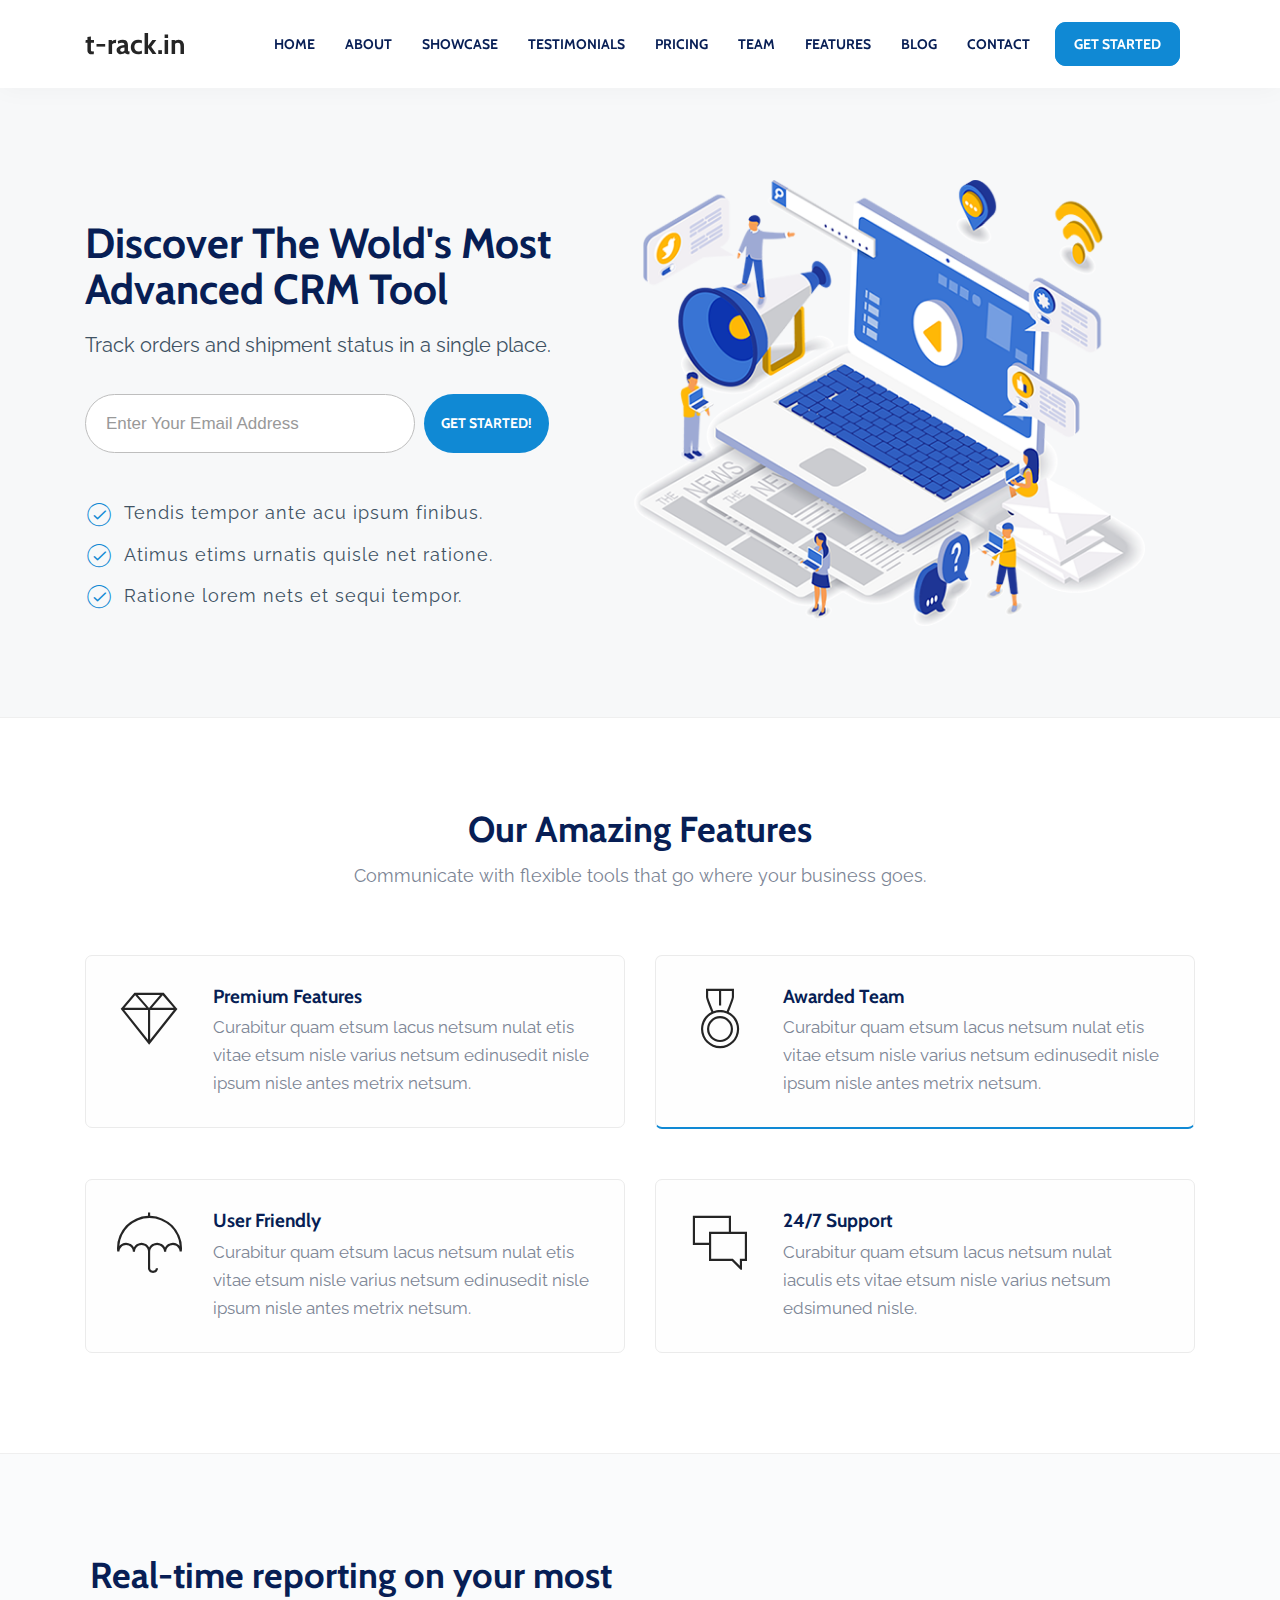
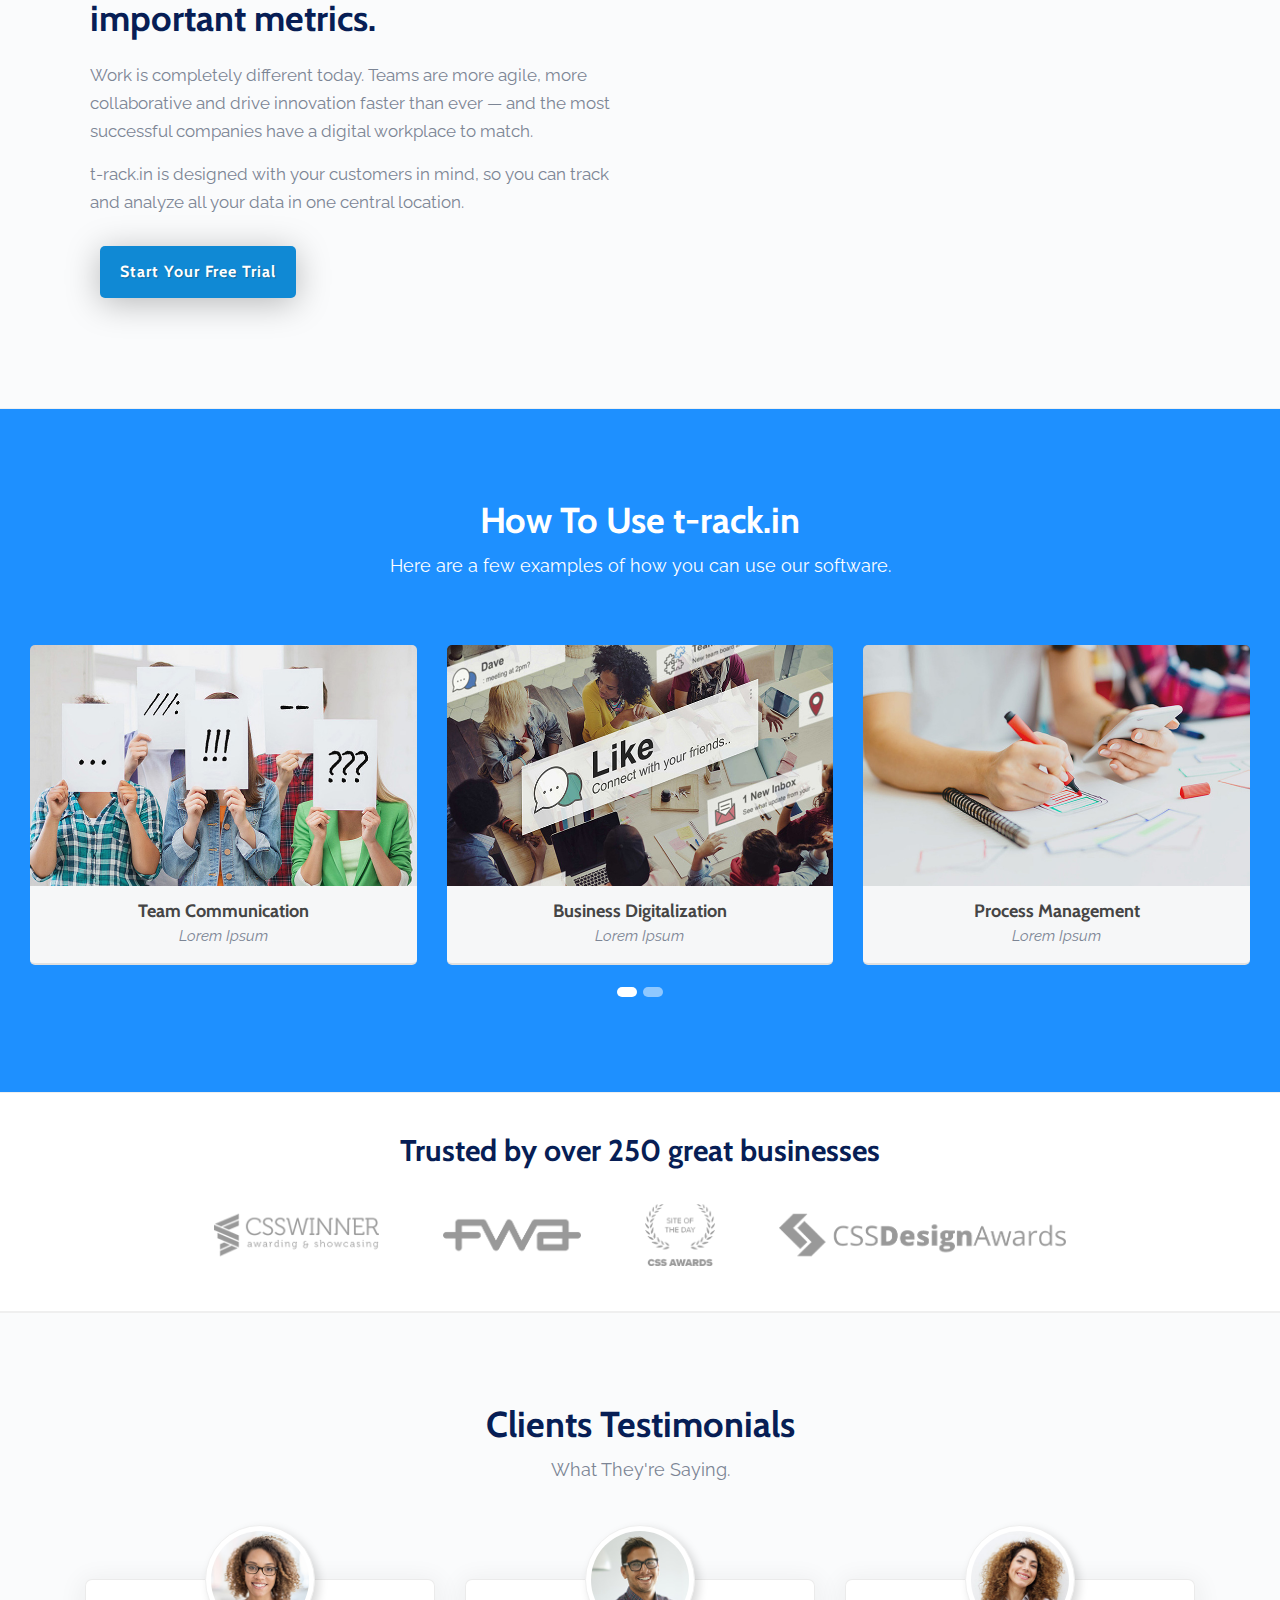
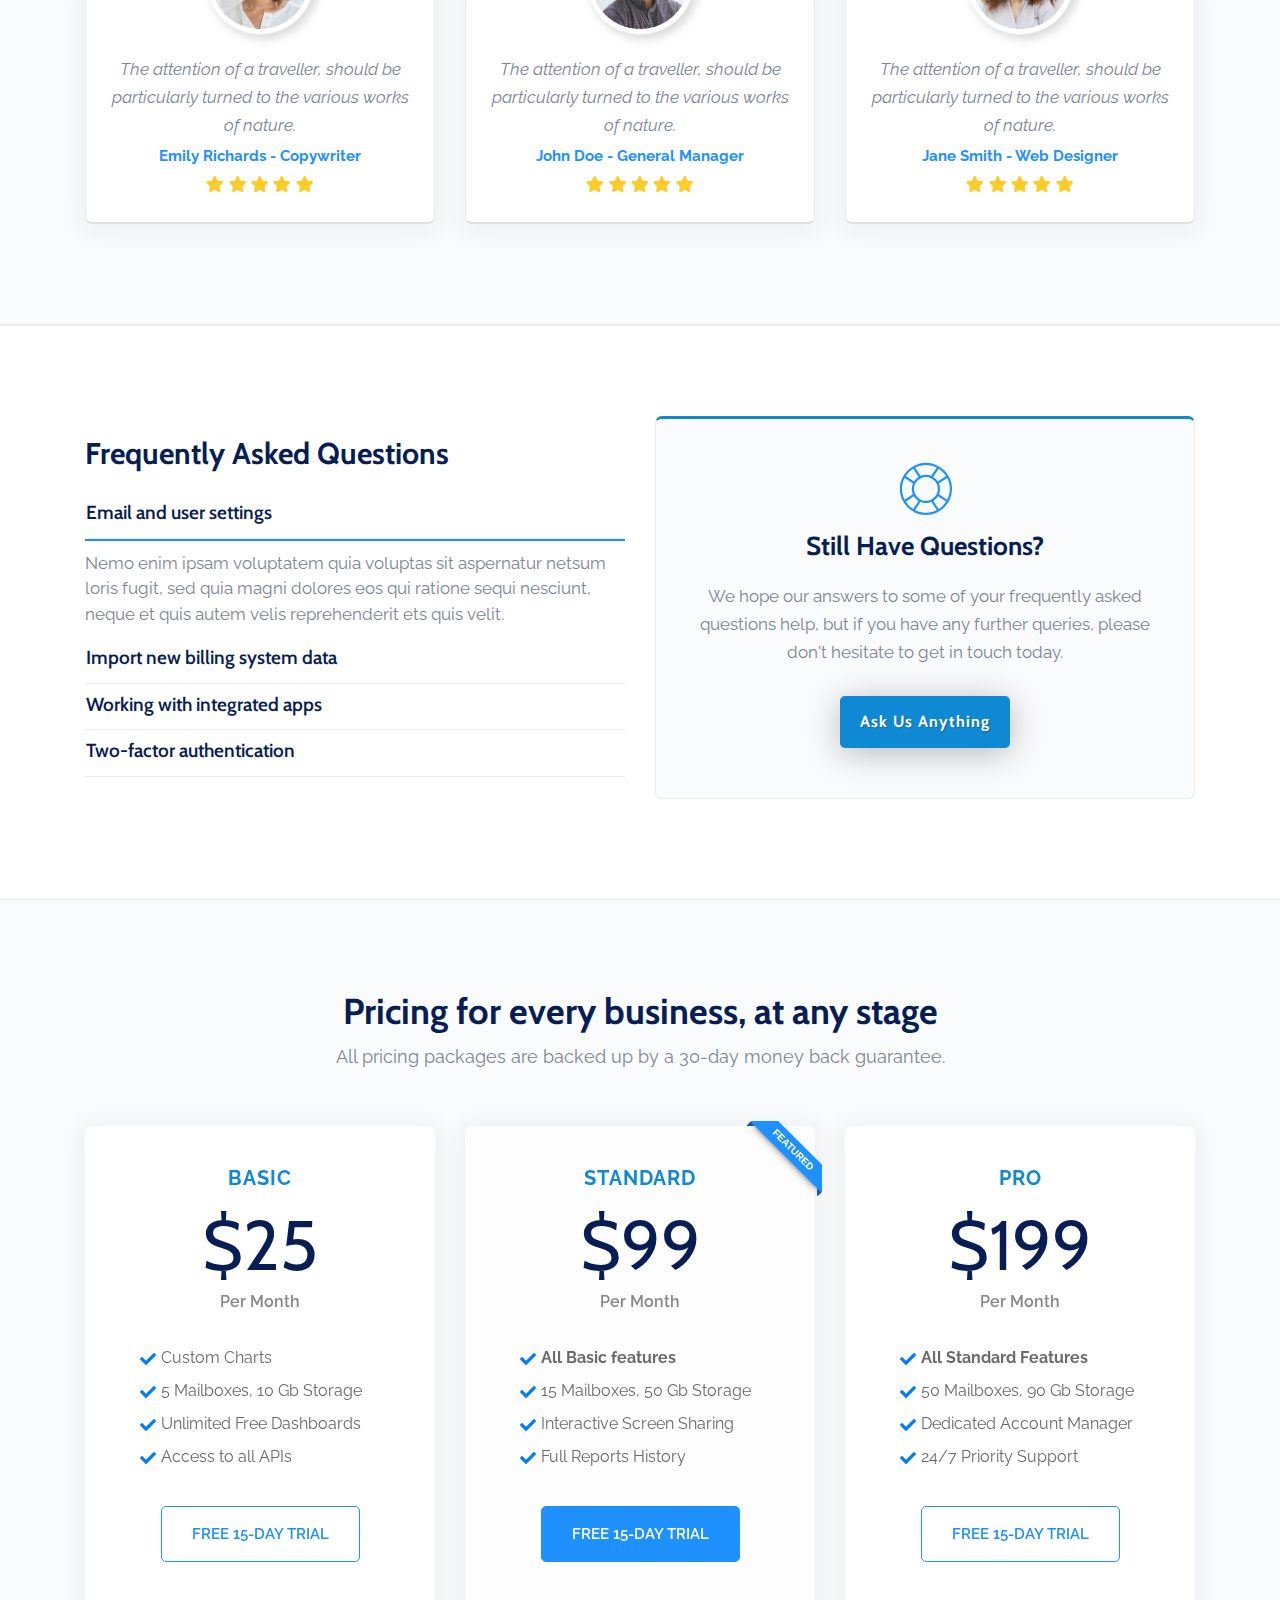
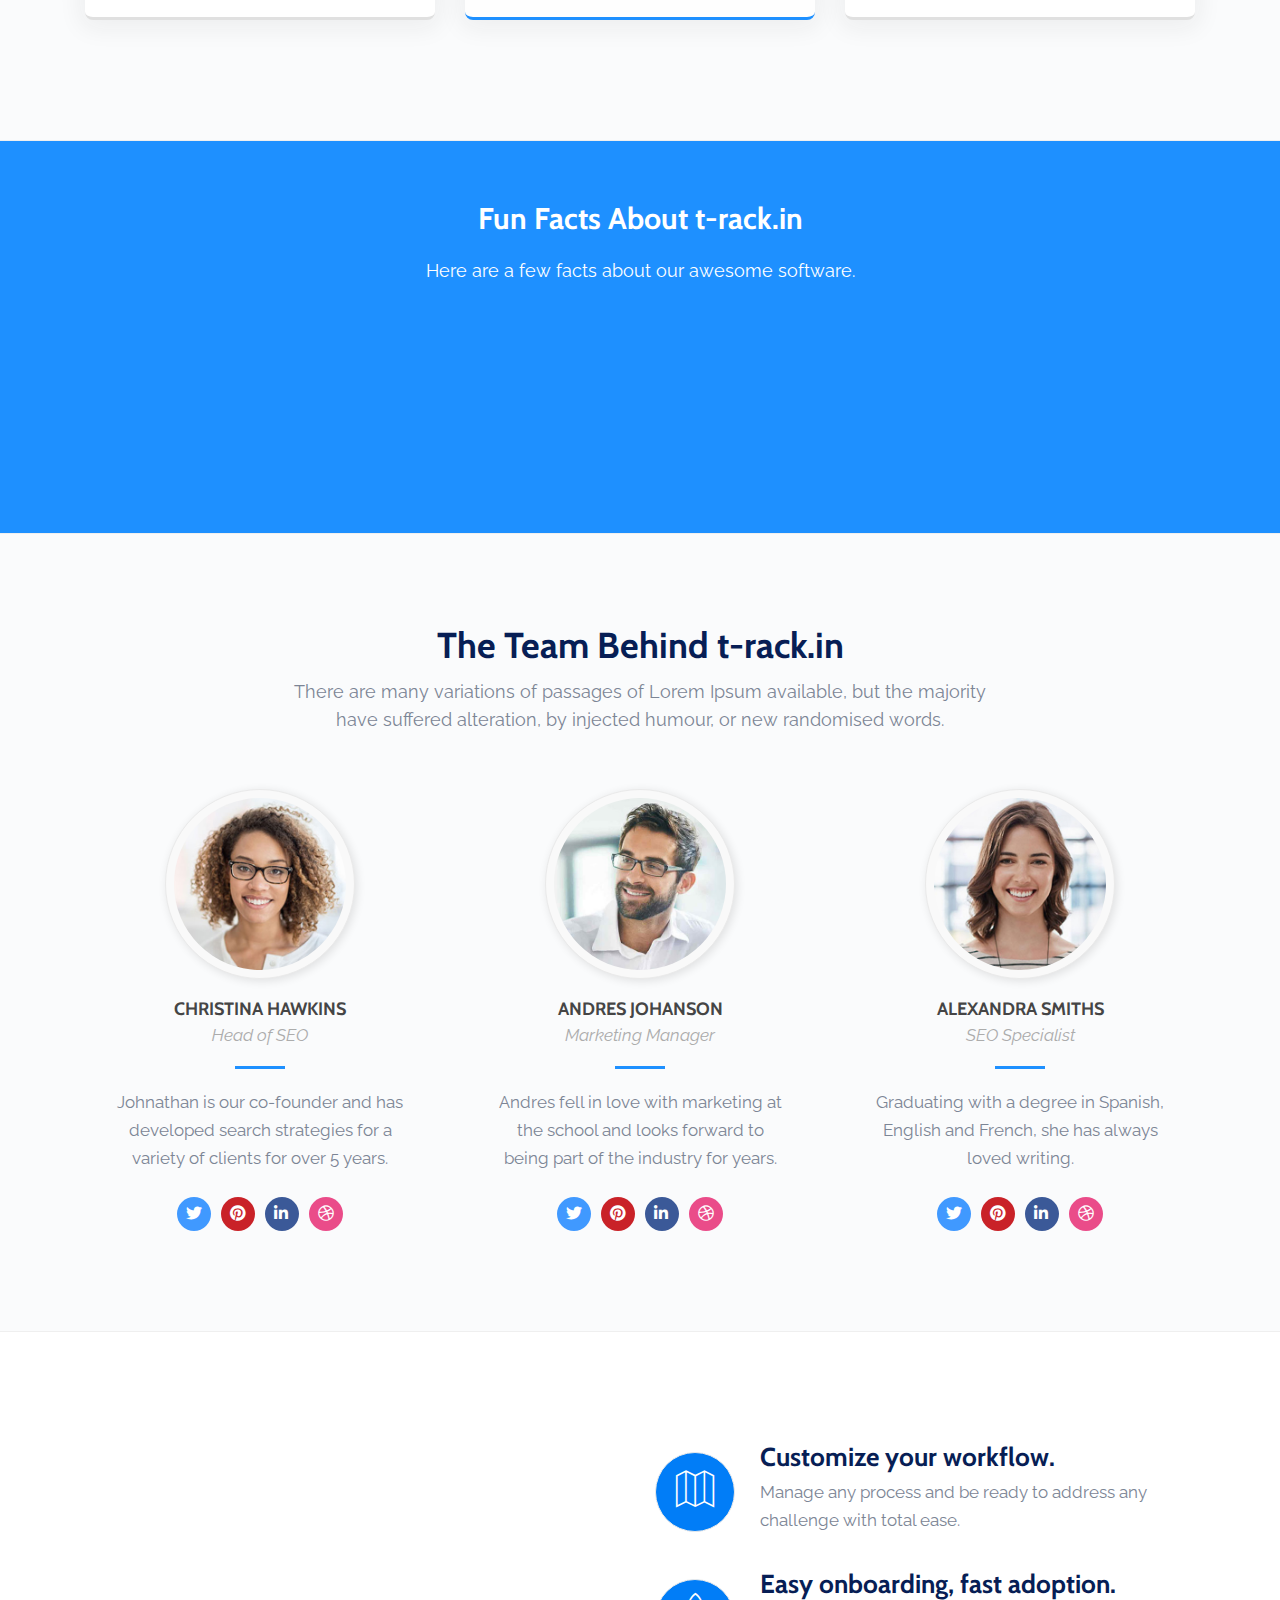
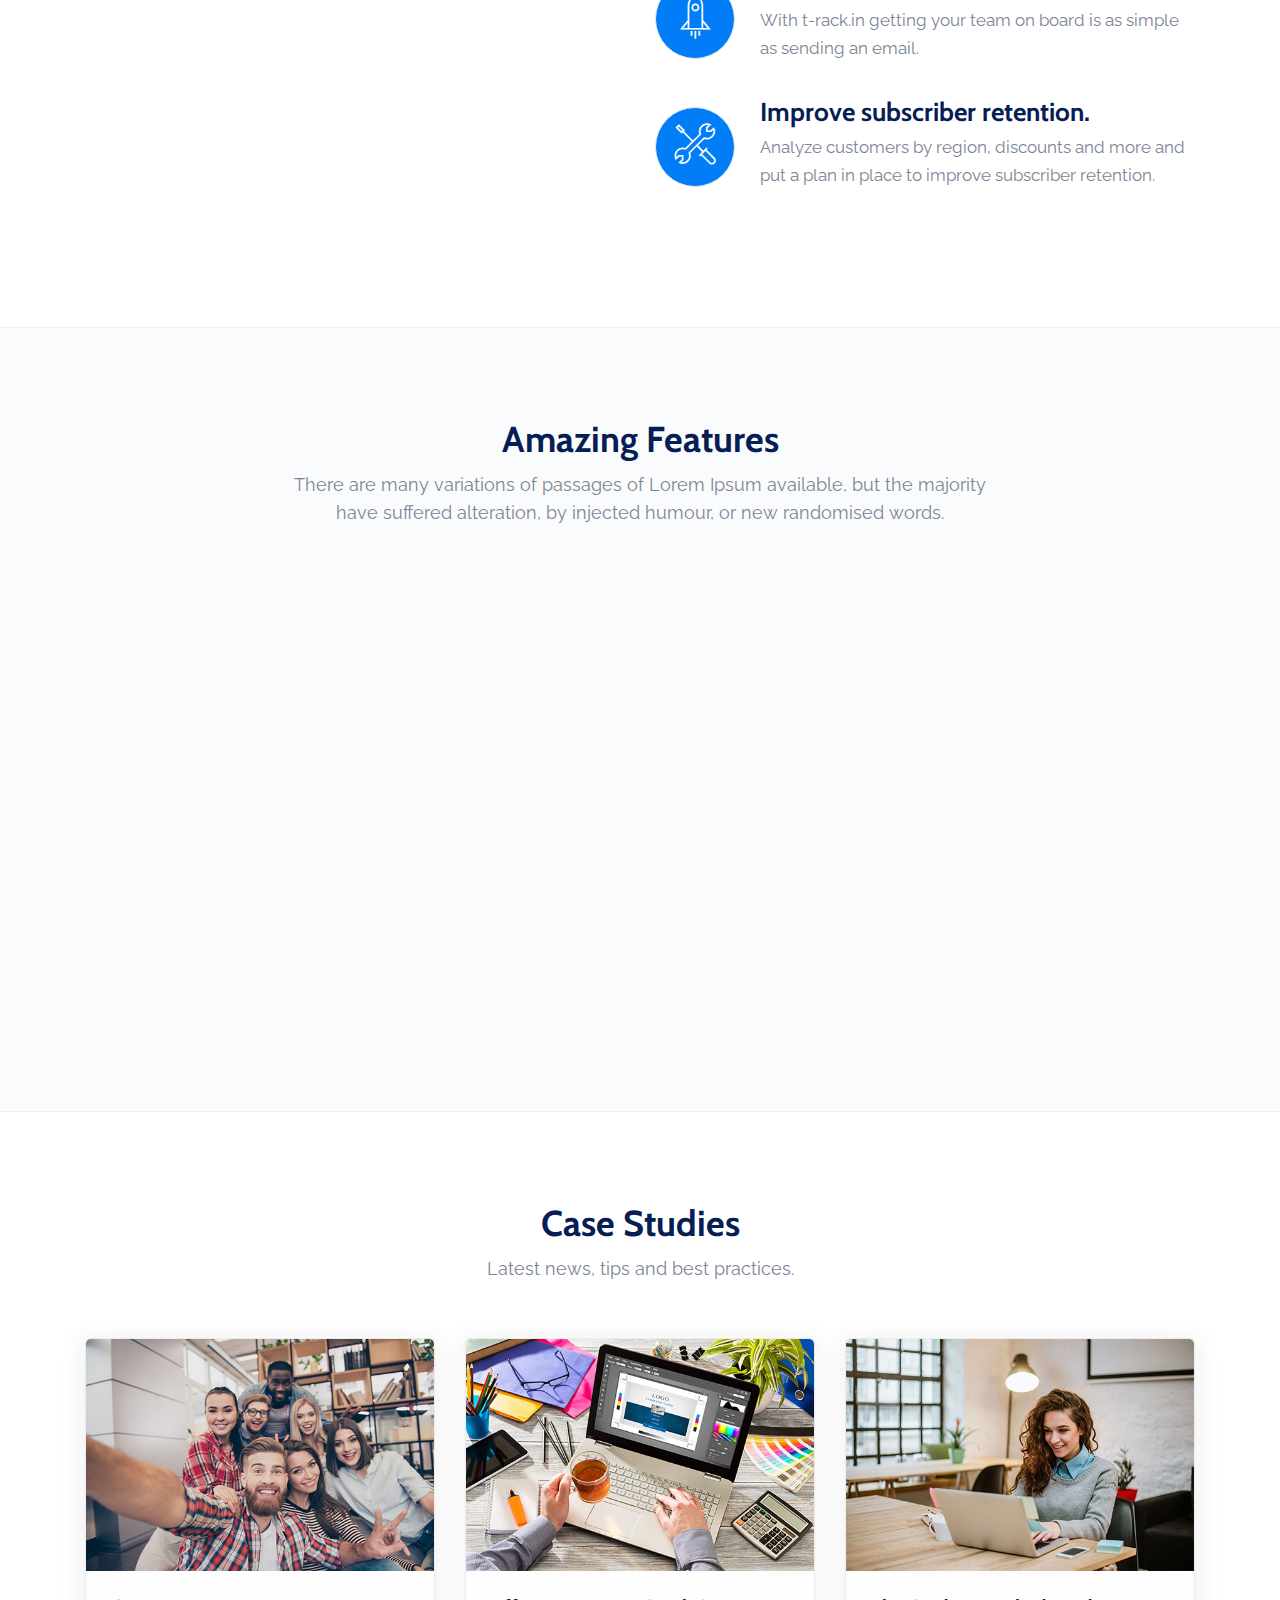
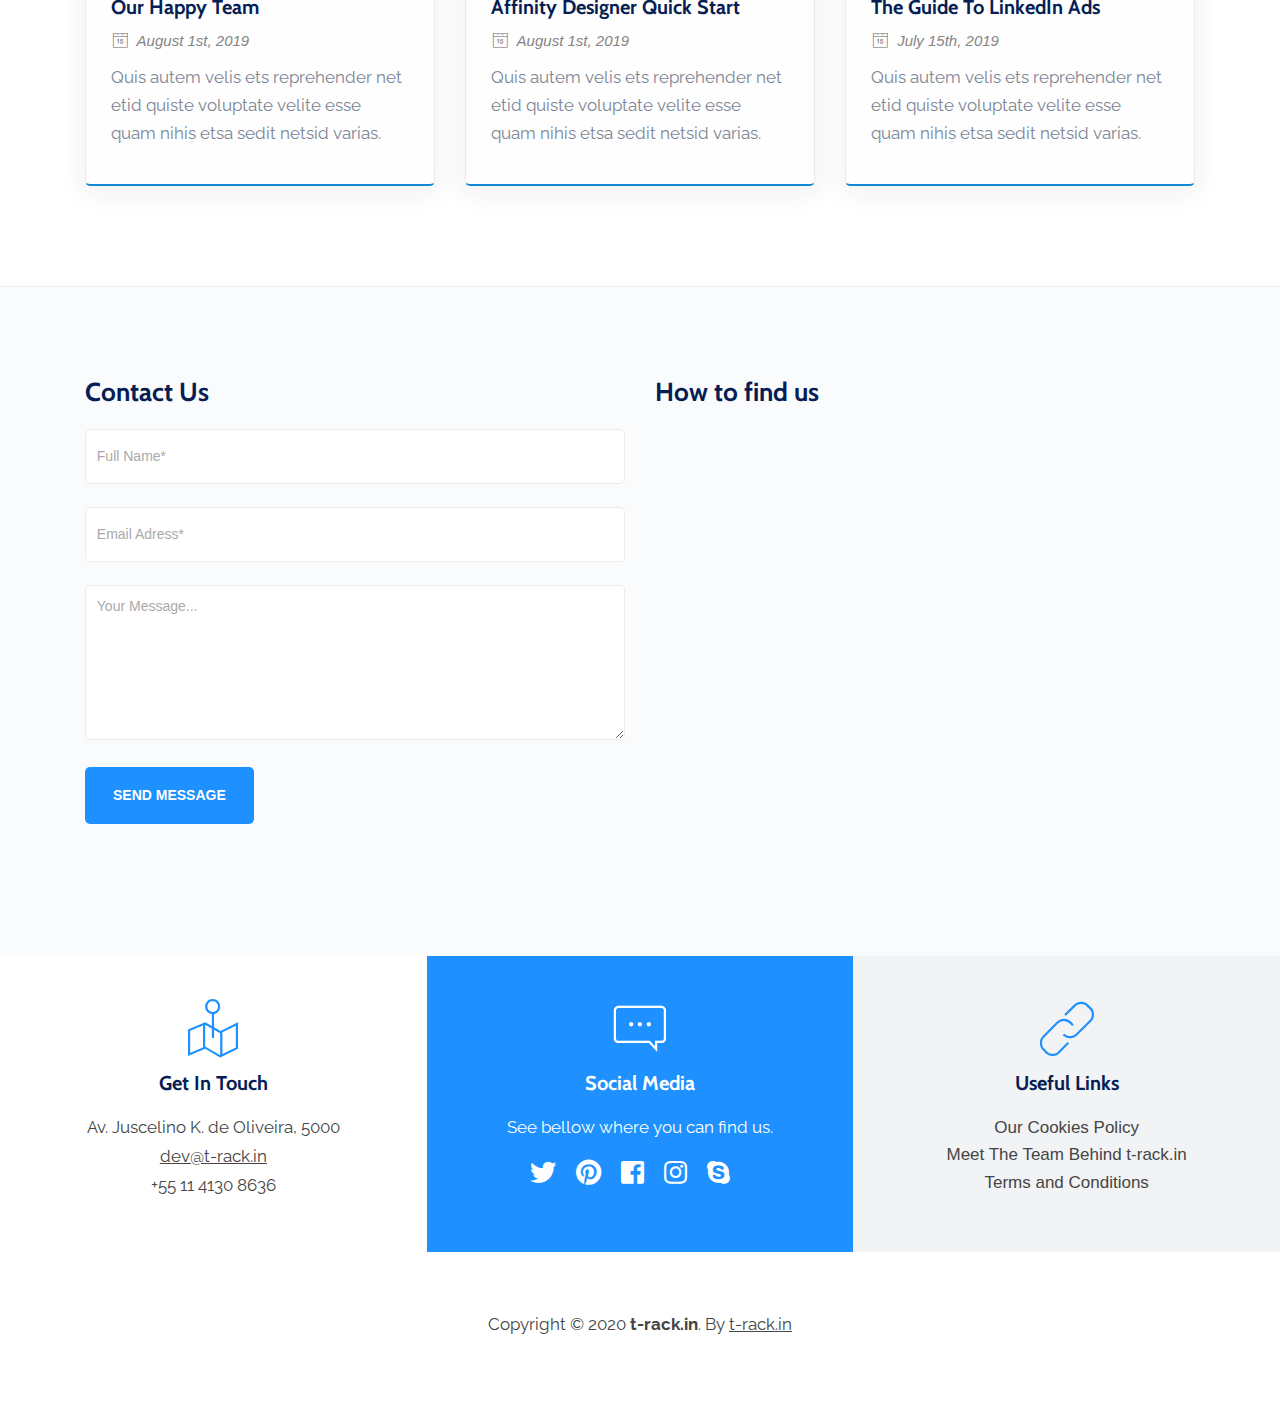
==== components.html @ 4827942b "First commit" ====
<!DOCTYPE html>
<html lang="zxx">

<head>
    <meta charset="utf-8">
    <meta name="viewport" content="width=device-width, initial-scale=1.0">
    <meta name="keywords" content="">
    <meta name="description" content="">
    <title>t-rack.in - Audit RFID System</title>
    <!-- Loading Bootstrap -->
    <link href="css/bootstrap.min.css" rel="stylesheet">
    <!-- Loading Template CSS -->
    <link href="css/style.css" rel="stylesheet">
    <link href="css/animate.css" rel="stylesheet">
    <link rel="stylesheet" href="css/pe-icon-7-stroke.css">
    <link href="css/style-magnific-popup.css" rel="stylesheet">
    <!-- Awsome Fonts -->
    <link rel="stylesheet" href="css/all.min.css">
    <!-- Fonts -->
    <link href="https://fonts.googleapis.com/css?family=Raleway|Cabin:700" rel="stylesheet">
    <!-- Font Favicon -->
    <link rel="shortcut icon" href="images/favicon.ico">
</head>

<body>
    <!--begin header -->
    <header class="header">
        <!--begin navbar-fixed-top -->
        <nav class="navbar navbar-default navbar-fixed-top">
            <!--begin container -->
            <div class="container">
                <!--begin navbar -->
                <nav class="navbar navbar-expand-lg">
                    <!--begin logo -->
                    <a class="navbar-brand" href="#">t-rack.in</a>
                    <!--end logo -->
                    <!--begin navbar-toggler -->
                    <button class="navbar-toggler collapsed" type="button" data-toggle="collapse"
                        data-target="#navbarCollapse" aria-controls="navbarCollapse" aria-expanded="false"
                        aria-label="Toggle navigation">
                        <span class="navbar-toggler-icon"><i class="fas fa-bars"></i></span>
                    </button>
                    <!--end navbar-toggler -->
                    <!--begin navbar-collapse -->
                    <div class="navbar-collapse collapse" id="navbarCollapse" style="">
                        <!--begin navbar-nav -->
                        <ul class="navbar-nav ml-auto">
                            <li><a href="#home">Home</a></li>
                            <li><a href="#about">About</a></li>
                            <li><a href="#showcase">Showcase</a></li>
                            <li><a href="#testimonials">Testimonials</a></li>
                            <li><a href="#pricing">Pricing</a></li>
                            <li><a href="#team">Team</a></li>
                            <li><a href="#features">Features</a></li>
                            <li><a href="#blog">Blog</a></li>
                            <li><a href="#contact">Contact</a></li>
                            <li class="discover-link"><a href="#" class="external discover-btn">Get Started</a></li>
                        </ul>
                        <!--end navbar-nav -->
                    </div>
                    <!--end navbar-collapse -->
                </nav>
                <!--end navbar -->
            </div>
            <!--end container -->
        </nav>
        <!--end navbar-fixed-top -->
    </header>
    <!--end header -->
    <!--begin home section -->
    <section class="home-section" id="home">
        <!--begin container -->
        <div class="container">
            <!--begin row -->
            <div class="row">
                <!--begin col-md-6-->
                <div class="col-md-6 padding-top-40">
                    <h1>Discover The Wold's Most Advanced CRM Tool</h1>
                    <p>Track orders and shipment status in a single place.</p>
                    <!--begin newsletter_form_box -->
                    <div class="newsletter_form_box">

                        <!--begin success_box -->
                        <p class="newsletter_success_box" style="display:none;">We received your message and you'll hear
                            from us soon. Thank You!</p>
                        <!--end success_box -->
                        <!--begin newsletter-form -->
                        <form id="newsletter-form" class="newsletter-form" action="#" method="post">
                            <input id="email_newsletter" type="email" name="nf_email"
                                placeholder="Enter Your Email Address">
                            <input type="submit" value="GET STARTED!" id="submit-button-newsletter">
                        </form>
                        <!--end newsletter-form -->
                    </div>
                    <!--end newsletter_form_box -->
                    <!--begin benefits -->
                    <ul class="home-benefits">
                        <li><i class="pe-7s-check"></i>Tendis tempor ante acu ipsum finibus.</li>
                        <li><i class="pe-7s-check"></i>Atimus etims urnatis quisle net ratione.</li>
                        <li><i class="pe-7s-check"></i>Ratione lorem nets et sequi tempor.</li>
                    </ul>
                    <!--end benefits -->

                </div>
                <!--end col-md-6-->

                <!--begin col-md-6-->
                <div class="col-md-6">
                    <img src="images/hero1.png" class="hero-image width-100" alt="pic">
                </div>
                <!--end col-md-6-->
            </div>
            <!--end row -->
        </div>
        <!--end container -->
    </section>
    <!--end home section -->
    <!--begin section-white -->
    <section class="section-white section-top-border" id="about">
        <!--begin container -->
        <div class="container">
            <!--begin row -->
            <div class="row">
                <!--begin col-md-12 -->
                <div class="col-md-12 text-center">
                    <h2 class="section-title">Our Amazing Features</h2>
                    <p class="section-subtitle">Communicate with flexible tools that go where your business goes.</p>

                </div>
                <!--end col-md-12 -->
                <!--begin col-md-6 -->
                <div class="col-md-6">
                    <div class="main-services">
                        <i class="pe-7s-diamond"></i>
                        <div class="main-services-text">
                            <h3>Premium Features</h3>
                            <p>Curabitur quam etsum lacus netsum nulat etis vitae etsum nisle varius netsum edinusedit
                                nisle ipsum nisle antes metrix netsum.</p>

                        </div>

                    </div>
                </div>
                <!--end col-md-6 -->
                <!--begin col-md-6 -->
                <div class="col-md-6">
                    <div class="main-services featured-box">
                        <i class="pe-7s-medal"></i>
                        <div class="main-services-text">
                            <h3>Awarded Team</h3>
                            <p>Curabitur quam etsum lacus netsum nulat etis vitae etsum nisle varius netsum edinusedit
                                nisle ipsum nisle antes metrix netsum.</p>

                        </div>

                    </div>
                </div>
                <!--end col-md-6 -->
                <!--begin col-md-6 -->
                <div class="col-md-6">
                    <div class="main-services">
                        <i class="pe-7s-umbrella"></i>
                        <div class="main-services-text">
                            <h3>User Friendly</h3>
                            <p>Curabitur quam etsum lacus netsum nulat etis vitae etsum nisle varius netsum edinusedit
                                nisle ipsum nisle antes metrix netsum.</p>

                        </div>

                    </div>
                </div>
                <!--end col-md-6 -->
                <!--begin col-md-6 -->
                <div class="col-md-6">
                    <div class="main-services">
                        <i class="pe-7s-chat"></i>
                        <div class="main-services-text">
                            <h3>24/7 Support</h3>
                            <p>Curabitur quam etsum lacus netsum nulat iaculis ets vitae etsum nisle varius netsum
                                edsimuned nisle.</p>

                        </div>

                    </div>
                </div>
                <!--end col-md-6 -->
            </div>
            <!--end row -->

        </div>
        <!--end container -->
    </section>
    <!--end section-white -->
    <!--begin section-grey -->
    <section class="section-grey section-top-border">
        <!--begin container -->
        <div class="container">
            <!--begin row -->
            <div class="row">
                <!--begin col-md-6-->
                <div class="col-md-6 padding-top-10 padding-left-20">
                    <h2>Real-time reporting on your most important metrics.</h2>
                    <p>Work is completely different today. Teams are more agile, more collaborative and drive innovation
                        faster than ever — and the most successful companies have a digital workplace to match.</p>
                    <p>t-rack.in is designed with your customers in mind, so you can track and analyze all your data in
                        one central location.</p>
                    <a href="#" class="btn-blue small scrool">Start Your Free Trial</a>
                </div>
                <!--end col-md-6-->

                <!--begin col-md-6-->
                <div class="col-md-6 responsive-top-margins wow slideInRight" data-wow-delay="0.25s"
                    style="visibility: visible; animation-delay: 0.25s; animation-name: slideInRight;">

                    <!--begin video-popup-wrapper-->
                    <div class="video-popup-wrapper">
                        <!--begin popup-gallery-->
                        <div class="popup-gallery">

                            <img src="images/img2.jpg" class="width-100 video-popup-image" alt="pic">
                            <a class="popup4 video-play-icon" href="https://www.youtube.com/watch?v=FPfQMVf4vwQ">
                                <i class="fas fa-play"></i>
                            </a>
                        </div>
                        <!--end popup-gallery-->
                    </div>
                    <!--end video-popup-wrapper-->
                </div>
                <!--end col-md-6-->
            </div>
            <!--end row -->

        </div>
        <!--end container -->
    </section>
    <!--end section-grey -->
    <!--begin showcase section -->
    <section class="section-blue section-top-border" id="showcase">
        <!--begin container -->
        <div class="container-fluid">
            <!--begin row -->
            <div class="row">

                <!--begin col-md-12 -->
                <div class="col-md-12 text-center padding-bottom-40">
                    <h2 class="section-title white-text">How To Use t-rack.in</h2>
                    <p class="section-subtitle white">Here are a few examples of how you can use our software.</p>

                </div>
                <!--end col-md-12 -->

            </div>
            <!--end row -->

            <!--begin row-->
            <div class="row">
                <!--begin col md 12-->
                <div class="col-md-12 padding-top-10">
                    <!--begin carousel-->
                    <div id="carouselIndicators" class="carousel slide carousel-showcase" data-ride="carousel">

                        <!--begin carousel-indicators-->
                        <ol class="carousel-indicators">
                            <li data-target="#carouselIndicators" data-slide-to="0" class="active"></li>
                            <li data-target="#carouselIndicators" data-slide-to="1"></li>
                        </ol>
                        <!--end carousel-indicators-->
                        <!--begin carousel-inner-->
                        <div class="carousel-inner">
                            <!--begin carousel-item-->
                            <div class="carousel-item active">

                                <div class="row">
                                    <div class="col-md-4 col-sm-4 col-xs-6">
                                        <figure class="gallery-item">
                                            <!--begin popup-gallery-->
                                            <div class="popup-gallery popup-gallery-rounded portfolio-pic">
                                                <a class="popup2" href="images/portfolio3.jpg">
                                                    <img src="images/portfolio3.jpg" class="width-100" alt="pic">
                                                    <span class="eye-wrapper"><i class="fa fa-search-plus eye-icon"
                                                            style="font-size: 38px;"></i></span>
                                                </a>
                                            </div>
                                            <!--end popup-gallery-->

                                            <!--begin portfolio-box -->
                                            <div class="portfolio-box">
                                                <h3><a href="#">Team Communication</a></h3>
                                                <p class="portfolio-info">Lorem Ipsum</p>
                                            </div>
                                            <!--end portfolio-box -->
                                        </figure>
                                    </div>
                                    <div class="col-md-4 col-sm-4 col-xs-6">
                                        <figure class="gallery-item">
                                            <!--begin popup-gallery-->
                                            <div class="popup-gallery popup-gallery-rounded portfolio-pic">
                                                <a class="popup2" href="images/portfolio1.jpg">
                                                    <img src="images/portfolio1.jpg" class="width-100" alt="pic">
                                                    <span class="eye-wrapper"><i class="fa fa-search-plus eye-icon"
                                                            style="font-size: 38px;"></i></span>
                                                </a>
                                            </div>
                                            <!--end popup-gallery-->

                                            <!--begin portfolio-box -->
                                            <div class="portfolio-box">
                                                <h3><a href="#">Business Digitalization</a></h3>
                                                <p class="portfolio-info">Lorem Ipsum</p>
                                            </div>
                                            <!--end portfolio-box -->
                                        </figure>
                                    </div>
                                    <div class="col-md-4 col-sm-4 col-xs-6">
                                        <figure class="gallery-item">
                                            <!--begin popup-gallery-->
                                            <div class="popup-gallery popup-gallery-rounded portfolio-pic">
                                                <a class="popup2" href="images/portfolio2.jpg">
                                                    <img src="images/portfolio2.jpg" class="width-100" alt="pic">
                                                    <span class="eye-wrapper"><i class="fa fa-search-plus eye-icon"
                                                            style="font-size: 38px;"></i></span>
                                                </a>
                                            </div>
                                            <!--end popup-gallery-->

                                            <!--begin portfolio-box -->
                                            <div class="portfolio-box">
                                                <h3><a href="#">Process Management</a></h3>
                                                <p class="portfolio-info">Lorem Ipsum</p>
                                            </div>
                                            <!--end portfolio-box -->
                                        </figure>
                                    </div>
                                </div>
                            </div>
                            <!--end carousel-item-->
                            <!--begin carousel-item-->
                            <div class="carousel-item">

                                <div class="row">
                                    <div class="col-md-4 col-sm-4 col-xs-6">
                                        <figure class="gallery-item">
                                            <!--begin popup-gallery-->
                                            <div class="popup-gallery popup-gallery-rounded portfolio-pic">
                                                <a class="popup2" href="images/portfolio6.jpg">
                                                    <img src="images/portfolio6.jpg" class="width-100" alt="pic">
                                                    <span class="eye-wrapper"><i class="fa fa-search-plus eye-icon"
                                                            style="font-size: 38px;"></i></span>
                                                </a>
                                            </div>
                                            <!--end popup-gallery-->
                                            <!--begin portfolio-box -->
                                            <div class="portfolio-box">
                                                <h3><a href="#">Project Management</a></h3>
                                                <p class="portfolio-info">Lorem Ipsum</p>
                                            </div>
                                            <!--end portfolio-box -->
                                        </figure>
                                    </div>
                                    <div class="col-md-4 col-sm-4 col-xs-6">
                                        <figure class="gallery-item">
                                            <!--begin popup-gallery-->
                                            <div class="popup-gallery popup-gallery-rounded portfolio-pic">
                                                <a class="popup2" href="images/portfolio0.jpg">
                                                    <img src="images/portfolio0.jpg" class="width-100" alt="pic">
                                                    <span class="eye-wrapper"><i class="fa fa-search-plus eye-icon"
                                                            style="font-size: 38px;"></i></span>
                                                </a>
                                            </div>
                                            <!--end popup-gallery-->

                                            <!--begin portfolio-box -->
                                            <div class="portfolio-box">
                                                <h3><a href="#">Project Planning</a></h3>
                                                <p class="portfolio-info">Lorem Ipsum</p>
                                            </div>
                                            <!--end portfolio-box -->
                                        </figure>
                                    </div>
                                    <div class="col-md-4 col-sm-4 col-xs-6">
                                        <figure class="gallery-item">
                                            <!--begin popup-gallery-->
                                            <div class="popup-gallery popup-gallery-rounded portfolio-pic">
                                                <a class="popup2" href="images/portfolio4.jpg">
                                                    <img src="images/portfolio4.jpg" class="width-100" alt="pic">
                                                    <span class="eye-wrapper"><i class="fa fa-search-plus eye-icon"
                                                            style="font-size: 38px;"></i></span>
                                                </a>
                                            </div>
                                            <!--end popup-gallery-->

                                            <!--begin portfolio-box -->
                                            <div class="portfolio-box">
                                                <h3><a href="#">Task Management</a></h3>
                                                <p class="portfolio-info">Lorem Ipsum</p>
                                            </div>
                                            <!--end portfolio-box -->
                                        </figure>
                                    </div>
                                </div>
                            </div>
                            <!--end carousel-item-->
                        </div>
                        <!--end carousel-inner-->
                    </div>
                    <!--end carousel-->
                </div>
                <!--end col md 12-->
            </div>
            <!--end row -->
        </div>
        <!--end container -->
    </section>
    <!--end section-white -->
    <!--begin partners section -->
    <section class="section-white partners-paddings section-top-border section-bottom-border" id="testimonials">

        <!--begin container -->
        <div class="container">

            <!--begin row -->
            <div class="row">

                <!--begin col-md-12 -->
                <div class="col-md-12 text-center">
                    <h3 class="section-title">Trusted by over 250 great businesses</h3>
                </div>
                <!--end col-md-12 -->
                <!--begin col-md-12 -->
                <div class="col-md-12 text-center">
                    <!--begin partners-mentions -->
                    <ul class="partners-mentions">
                        <li><img src="images/award4a.png" alt="CSS Awards"></li>
                        <li><img src="images/award1a.png" alt="Awwwards"></li>
                        <li><img src="images/award5.png" alt="CSS Winner"></li>
                        <li><img src="images/award3a.png" alt="CSS Design Awards"></li>
                    </ul>
                    <!--end partners-mentions -->
                </div>
                <!--end col-md-12 -->
            </div>
            <!--end row -->
        </div>
        <!--end container -->
    </section>
    <!--end partners section -->
    <!--begin testimonials section -->
    <section class="section-grey section-top-border section-bottom-border">
        <!--begin container -->
        <div class="container">
            <!--begin row -->
            <div class="row">

                <!--begin col-md-12 -->
                <div class="col-md-12 text-center padding-bottom-40">
                    <h2 class="section-title">Clients Testimonials</h2>
                    <p class="section-subtitle">What They're Saying.</p>

                </div>
                <!--end col-md-12 -->
                <!--begin col-md-4 -->
                <div class="col-md-4">
                    <!--begin testim-inner -->
                    <div class="testim-inner first">
                        <img src="images/testimonials3.jpg" alt="testimonials" class="testim-img">

                        <p>The attention of a traveller, should be particularly turned to the various works of nature.
                        </p>
                        <h6>Emily Richards<span class="job-text"> - Copywriter</span></h6>
                        <div class="testim-rating">
                            <i class="fa fa-star" aria-hidden="true"></i>
                            <i class="fa fa-star" aria-hidden="true"></i>
                            <i class="fa fa-star" aria-hidden="true"></i>
                            <i class="fa fa-star" aria-hidden="true"></i>
                            <i class="fa fa-star" aria-hidden="true"></i>
                        </div>
                    </div>
                    <!--end testim-inner -->
                </div>
                <!--end col-md-4 -->
                <!--begin col-md-4 -->
                <div class="col-md-4">
                    <!--begin testim-inner -->
                    <div class="testim-inner">
                        <img src="images/testimonials2.jpg" alt="testimonials" class="testim-img">

                        <p>The attention of a traveller, should be particularly turned to the various works of nature.
                        </p>
                        <h6>John Doe<span class="job-text"> - General Manager</span></h6>
                        <div class="testim-rating">
                            <i class="fa fa-star" aria-hidden="true"></i>
                            <i class="fa fa-star" aria-hidden="true"></i>
                            <i class="fa fa-star" aria-hidden="true"></i>
                            <i class="fa fa-star" aria-hidden="true"></i>
                            <i class="fa fa-star" aria-hidden="true"></i>
                        </div>
                    </div>
                    <!--end testim-inner -->
                </div>
                <!--end col-md-4 -->

                <!--begin col-md-4 -->
                <div class="col-md-4">
                    <!--begin testim-inner -->
                    <div class="testim-inner">
                        <img src="images/testimonials1.jpg" alt="testimonials" class="testim-img">

                        <p>The attention of a traveller, should be particularly turned to the various works of nature.
                        </p>
                        <h6>Jane Smith<span class="job-text"> - Web Designer</span></h6>
                        <div class="testim-rating">
                            <i class="fa fa-star" aria-hidden="true"></i>
                            <i class="fa fa-star" aria-hidden="true"></i>
                            <i class="fa fa-star" aria-hidden="true"></i>
                            <i class="fa fa-star" aria-hidden="true"></i>
                            <i class="fa fa-star" aria-hidden="true"></i>
                        </div>
                    </div>
                    <!--end testim-inner -->
                </div>
                <!--end col-md-4 -->
            </div>
            <!--end row -->

        </div>
        <!--end container -->
    </section>
    <!--end testimonials section -->
    <!--begin faq section -->
    <section class="section-white section-top-border">

        <!--begin container-->
        <div class="container">
            <!--begin row-->
            <div class="row">

                <!--begin col-md-6-->
                <div class="col-md-6 margin-top-20">
                    <h3>Frequently Asked Questions</h3>
                    <!--begin accordion -->
                    <div class="accordion" id="accordionFAQ">
                        <!--begin card -->
                        <div class="card">

                            <div class="card-header" id="headingOne">
                                <h5 class="mb-0">
                                    <button class="btn btn-link" type="button" data-toggle="collapse"
                                        data-target="#collapseOne" aria-expanded="true" aria-controls="collapseOne">
                                        Email and user settings
                                    </button>
                                </h5>
                            </div>
                            <div id="collapseOne" class="collapse show" aria-labelledby="headingOne"
                                data-parent="#accordionFAQ">
                                <div class="card-body">
                                    Nemo enim ipsam voluptatem quia voluptas sit aspernatur netsum loris fugit, sed quia
                                    magni dolores eos qui ratione sequi nesciunt, neque et quis autem velis
                                    reprehenderit ets quis velit.
                                </div>
                            </div>
                        </div>
                        <!--end card -->
                        <!--begin card -->
                        <div class="card">
                            <div class="card-header" id="headingTwo">
                                <h5 class="mb-0">
                                    <button class="btn btn-link collapsed" type="button" data-toggle="collapse"
                                        data-target="#collapseTwo" aria-expanded="false" aria-controls="collapseTwo">
                                        Import new billing system data
                                    </button>
                                </h5>
                            </div>
                            <div id="collapseTwo" class="collapse" aria-labelledby="headingTwo"
                                data-parent="#accordionFAQ">
                                <div class="card-body">
                                    Nemo enim ipsam voluptatem quia voluptas sit aspernatur netsum loris fugit, sed quia
                                    magni dolores eos qui ratione sequi nesciunt, neque et quis autem velis
                                    reprehenderit ets quis velit.
                                </div>
                            </div>
                        </div>
                        <!--end card -->
                        <!--begin card -->
                        <div class="card">
                            <div class="card-header" id="headingThree">
                                <h5 class="mb-0">
                                    <button class="btn btn-link collapsed" type="button" data-toggle="collapse"
                                        data-target="#collapseThree" aria-expanded="false"
                                        aria-controls="collapseThree">
                                        Working with integrated apps
                                    </button>
                                </h5>
                            </div>
                            <div id="collapseThree" class="collapse" aria-labelledby="headingThree"
                                data-parent="#accordionFAQ">
                                <div class="card-body">
                                    Nemo enim ipsam voluptatem quia voluptas sit aspernatur netsum loris fugit, sed quia
                                    magni dolores eos qui ratione sequi nesciunt, neque et quis autem velis
                                    reprehenderit ets quis velit.
                                </div>
                            </div>
                        </div>
                        <!--end card -->
                        <!--begin card -->
                        <div class="card">
                            <div class="card-header" id="headingFour">
                                <h5 class="mb-0">
                                    <button class="btn btn-link collapsed" type="button" data-toggle="collapse"
                                        data-target="#collapseFour" aria-expanded="false" aria-controls="collapseFour">
                                        Two-factor authentication
                                    </button>
                                </h5>
                            </div>

                            <div id="collapseFour" class="collapse" aria-labelledby="headingFour"
                                data-parent="#accordionFAQ">
                                <div class="card-body">
                                    Nemo enim ipsam voluptatem quia voluptas sit aspernatur netsum loris fugit, sed quia
                                    magni dolores eos qui ratione sequi nesciunt, neque et quis autem velis
                                    reprehenderit ets quis velit.
                                </div>
                            </div>
                        </div>
                        <!--end card -->
                    </div>
                    <!--end accordion -->
                </div>
                <!--end col-md-6-->

                <!--begin col-md-6-->
                <div class="col-md-6 responsive-top-margins">
                    <div class="chat-box">
                        <i class="pe-7s-help2"></i>
                        <h4>Still Have Questions?</h4>
                        <p>We hope our answers to some of your frequently asked questions help, but if you have any
                            further queries, please don't hesitate to get in touch today.</p>
                        <a href="#" class="btn-blue small scrool">Ask Us Anything</a>

                    </div>
                </div>
                <!--end col-sm-6-->

            </div>
            <!--end row-->

        </div>
        <!--end container-->

    </section>
    <!--end faq section -->
    <!--begin pricing section -->
    <section class="section-grey section-top-border section-bottom-border" id="pricing">
        <!--begin container -->
        <div class="container">
            <!--begin row -->
            <div class="row">
                <!--begin col-md-12 -->
                <div class="col-md-12 text-center padding-bottom-40">
                    <h2 class="section-title">Pricing for every business, at any stage</h2>
                    <p class="section-subtitle">All pricing packages are backed up by a 30-day money back guarantee.</p>

                </div>
                <!--end col-md-12 -->
                <!--begin col-md-4-->
                <div class="col-md-4">
                    <div class="price-box">
                        <ul class="pricing-list">
                            <li class="price-title">BASIC</li>
                            <li class="price-value">$25</li>
                            <li class="price-subtitle">Per Month</li>
                            <li class="price-text"><i class="fas fa-check blue"></i>Custom Charts</li>
                            <li class="price-text"><i class="fas fa-check blue"></i>5 Mailboxes, 10 Gb Storage</li>
                            <li class="price-text"><i class="fas fa-check blue"></i>Unlimited Free Dashboards</li>
                            <li class="price-text"><i class="fas fa-check blue"></i>Access to all APIs</li>
                            <li class="price-tag-line"><a href="#">FREE 15-DAY TRIAL</a></li>
                        </ul>
                    </div>
                </div>
                <!--end col-md-4 -->
                <!--begin col-md-4-->
                <div class="col-md-4">
                    <div class="price-box featured-box">
                        <div class="ribbon blue"><span>Featured</span></div>
                        <ul class="pricing-list">
                            <li class="price-title">STANDARD</li>
                            <li class="price-value">$99</li>
                            <li class="price-subtitle">Per Month</li>
                            <li class="price-text strong"><i class="fas fa-check blue"></i><strong>All Basic
                                    features</strong></li>
                            <li class="price-text"><i class="fas fa-check blue"></i>15 Mailboxes, 50 Gb Storage</li>
                            <li class="price-text"><i class="fas fa-check blue"></i>Interactive Screen Sharing</li>
                            <li class="price-text"><i class="fas fa-check blue"></i>Full Reports History</li>
                            <li class="price-tag"><a href="#">FREE 15-DAY TRIAL</a></li>
                        </ul>
                    </div>
                </div>
                <!--end col-md-4 -->
                <!--begin col-md-4-->
                <div class="col-md-4">
                    <div class="price-box">
                        <ul class="pricing-list">
                            <li class="price-title white-text">PRO</li>
                            <li class="price-value white-text">$199</li>
                            <li class="price-subtitle white-text">Per Month</li>
                            <li class="price-text white-text"><i class="fas fa-check blue"></i><strong>All Standard
                                    Features</strong></li>
                            <li class="price-text"><i class="fas fa-check blue"></i>50 Mailboxes, 90 Gb Storage</li>
                            <li class="price-text"><i class="fas fa-check blue"></i>Dedicated Account Manager</li>
                            <li class="price-text"><i class="fas fa-check blue"></i>24/7 Priority Support</li>
                            <li class="price-tag-line"><a href="#">FREE 15-DAY TRIAL</a></li>
                        </ul>
                    </div>
                </div>
                <!--end col-md-4 -->
            </div>
            <!--end row -->
        </div>
        <!--end container -->
    </section>
    <!--end pricing section -->
    <!--begin fun-facts section -->
    <section class="section-blue medium-paddings">
        <!--begin container -->
        <div class="container">
            <!--begin row-->
            <div class="row">

                <!--begin col-md-12 -->
                <div class="col-md-12 text-center padding-top-10 padding-bottom-20">
                    <h3 class="section-title white-text">Fun Facts About t-rack.in</h3>
                    <p class="section-subtitle white">Here are a few facts about our awesome software.</p>
                </div>
                <!--end col-md-12 -->
                <!--begin fun-facts-box -->
                <div class="fun-facts-box text-center wow fadeIn" data-wow-delay="0.15s">

                    <i class="pe-7s-diamond"></i>

                    <p class="fun-facts-title"><span class="facts-numbers">1050+</span><br>Projects Completed</p>

                </div>
                <!--end fun-facts-box -->
                <!--begin fun-facts-box -->
                <div class="fun-facts-box text-center wow fadeIn" data-wow-delay="0.3s">

                    <i class="pe-7s-umbrella"></i>

                    <p class="fun-facts-title"><span class="facts-numbers">217k</span><br>Happy Clients</p>

                </div>
                <!--end fun-facts-box -->
                <!--begin fun-facts-box -->
                <div class="fun-facts-box text-center wow fadeIn" data-wow-delay="0.45s">

                    <i class="pe-7s-cup"></i>

                    <p class="fun-facts-title"><span class="facts-numbers">1210</span><br>Design Awards</p>

                </div>
                <!--end fun-facts-box -->
                <!--begin fun-facts-box -->
                <div class="fun-facts-box text-center wow fadeIn" data-wow-delay="0.6s">

                    <i class="pe-7s-coffee"></i>

                    <p class="fun-facts-title"><span class="facts-numbers">2137</span><br>Cups Of Coffee</p>

                </div>
                <!--end fun-facts-box -->
                <!--begin fun-facts-box -->
                <div class="fun-facts-box text-center wow fadeIn" data-wow-delay="0.75s">

                    <i class="pe-7s-comment"></i>

                    <p class="fun-facts-title"><span class="facts-numbers">24/7</span><br>Fast Support</p>

                </div>
                <!--end fun-facts-box -->

            </div>
            <!--end row-->
        </div>
        <!--end container -->
    </section>
    <!--end fun-facts section -->
    <!--begin team section -->
    <section class="section-grey section-top-border" id="team">
        <!--begin container-->
        <div class="container">
            <!--begin row-->
            <div class="row">

                <!--begin col-md-12 -->
                <div class="col-md-12 text-center">
                    <h2 class="section-title">The Team Behind t-rack.in</h2>
                    <p class="section-subtitle">There are many variations of passages of Lorem Ipsum available, but the
                        majority<br>have suffered alteration, by injected humour, or new randomised words.</p>

                </div>
                <!--end col-md-12 -->

                <!--begin team-item -->
                <div class="col-sm-12 col-md-4">
                    <div class="team-item">

                        <img src="images/team1.jpg" class="team-img" alt="pic">

                        <h3>CHRISTINA HAWKINS</h3>

                        <div class="team-info">
                            <p>Head of SEO</p>
                        </div>
                        <p>Johnathan is our co-founder and has developed search strategies for a variety of clients for
                            over 5 years.</p>

                        <ul class="team-icon">

                            <li><a href="#" class="twitter"><i class="fab fa-twitter"></i></a></li>

                            <li><a href="#" class="pinterest"><i class="fab fa-pinterest"></i></a></li>

                            <li><a href="#" class="facebook"><i class="fab fa-linkedin-in"></i></a></li>

                            <li><a href="#" class="dribble"><i class="fab fa-dribbble"></i></a></li>

                        </ul>

                    </div>
                </div>
                <!--end team-item -->

                <!--begin team-item -->
                <div class="col-sm-12 col-md-4">
                    <div class="team-item">

                        <img src="images/team4.jpg" class="team-img" alt="pic">

                        <h3>ANDRES JOHANSON</h3>

                        <div class="team-info">
                            <p>Marketing Manager</p>
                        </div>
                        <p>Andres fell in love with marketing at the school and looks forward to being part of the
                            industry for years.</p>

                        <ul class="team-icon">

                            <li><a href="#" class="twitter"><i class="fab fa-twitter"></i></a></li>

                            <li><a href="#" class="pinterest"><i class="fab fa-pinterest"></i></a></li>

                            <li><a href="#" class="facebook"><i class="fab fa-linkedin-in"></i></a></li>

                            <li><a href="#" class="dribble"><i class="fab fa-dribbble"></i></a></li>

                        </ul>

                    </div>
                </div>
                <!--end team-item -->

                <!--begin team-item -->
                <div class="col-sm-12 col-md-4">
                    <div class="team-item">

                        <img src="images/team3.jpg" class="team-img" alt="pic">

                        <h3>ALEXANDRA SMITHS</h3>

                        <div class="team-info">
                            <p>SEO Specialist</p>
                        </div>
                        <p>Graduating with a degree in Spanish, English and French, she has always loved writing.</p>

                        <ul class="team-icon">

                            <li><a href="#" class="twitter"><i class="fab fa-twitter"></i></a></li>

                            <li><a href="#" class="pinterest"><i class="fab fa-pinterest"></i></a></li>

                            <li><a href="#" class="facebook"><i class="fab fa-linkedin-in"></i></a></li>

                            <li><a href="#" class="dribble"><i class="fab fa-dribbble"></i></a></li>

                        </ul>

                    </div>
                </div>
                <!--end team-item -->

            </div>
            <!--end row-->

        </div>
        <!--end container-->
    </section>
    <!--end team section-->
    <!--begin section-white -->
    <section class="section-white section-top-border">
        <!--begin container -->
        <div class="container">
            <!--begin row -->
            <div class="row">
                <!--begin col-md-6-->
                <div class="col-md-6 responsive-bottom-margins wow slideInLeft" data-wow-delay="0.25s"
                    style="visibility: visible; animation-delay: 0.25s; animation-name: slideInLeft;">
                    <img src="images/img01.jpg" class="width-100 box-shadow" alt="pic">
                </div>
                <!--end col-md-6-->
                <!--begin col-md-6 -->
                <div class="col-md-6 padding-top-20">
                    <!--begin features-second -->
                    <div class="features-second">

                        <div class="dropcaps-circle">
                            <i class="pe-7s-map"></i>
                        </div>
                        <h4 class="margin-bottom-5">Customize your workflow.</h4>
                        <p>Manage any process and be ready to address any challenge with total ease.</p>
                    </div>
                    <!--end features-second-->
                    <!--begin features-second-->
                    <div class="features-second">
                        <div class="dropcaps-circle">
                            <i class="pe-7s-rocket"></i>
                        </div>
                        <h4 class="margin-bottom-5">Easy onboarding, fast adoption.</h4>
                        <p>With t-rack.in getting your team on board is as simple as sending an email.</p>
                    </div>
                    <!--end features-second-->
                    <!--begin features-second-->
                    <div class="features-second">
                        <div class="dropcaps-circle">
                            <i class="pe-7s-tools"></i>
                        </div>
                        <h4 class="margin-bottom-5">Improve subscriber retention.</h4>
                        <p>Analyze customers by region, discounts and more and put a plan in place to improve subscriber
                            retention.</p>
                    </div>
                    <!--end features-second-->
                </div>
                <!--end col-md-6-->

            </div>
            <!--end row -->

        </div>
        <!--end container -->
    </section>
    <!--end section-white -->
    <!--begin services section -->
    <section class="section-grey section-top-border section-bottom-border" id="features">
        <!--begin container -->
        <div class="container">
            <!--begin row -->
            <div class="row">
                <!--begin col-md-12-->
                <div class="col-md-12 text-center padding-bottom-10">
                    <h2 class="section-title">Amazing Features</h2>
                    <p class="section-subtitle">There are many variations of passages of Lorem Ipsum available, but the
                        majority<br>have suffered alteration, by injected humour, or new randomised words.</p>
                </div>
                <!--end col-md-12 -->
            </div>
            <!--end row -->
            <!--begin row -->
            <div class="row">
                <!--begin col-md-4-->
                <div class="col-md-4">
                    <div class="feature-box wow fadeIn" data-wow-delay="0.25s"
                        style="visibility: visible; animation-delay: 0.25s; animation-name: fadeIn;">
                        <i class="pe-7s-config"></i>
                        <h4>Powerful Dashboard</h4>
                        <p>Utise wisi enim minim veniam, quis et stationes ullamcorper suscipit ets lobotis nisle
                            consequat nihis etim.</p>
                    </div>
                </div>
                <!--end col-md-4 -->
                <!--begin col-md-4-->
                <div class="col-md-4">
                    <div class="feature-box wow fadeIn" data-wow-delay="0.5s"
                        style="visibility: visible; animation-delay: 0.5s; animation-name: fadeIn;">
                        <i class="pe-7s-tools"></i>
                        <h4>User Friendly</h4>
                        <p>Utise wisi enim minim veniam, quis et stationes ullamcorper suscipit ets lobotis nisle
                            consequat nihis etim.</p>
                    </div>
                </div>
                <!--end col-md-4 -->
                <!--begin col-md 4-->
                <div class="col-md-4">
                    <div class="feature-box wow fadeIn" data-wow-delay="0.75s"
                        style="visibility: visible; animation-delay: 0.75s; animation-name: fadeIn;">
                        <i class="pe-7s-bell"></i>
                        <h4>Smart Notifications</h4>
                        <p>Utise wisi enim minim veniam, quis et stationes ullamcorper suscipit ets lobotis nisle
                            consequat nihis etim.</p>
                    </div>
                </div>
                <!--end col-md-4 -->
            </div>
            <!--end row -->
            <!--begin row -->
            <div class="row">
                <!--begin col-md-4-->
                <div class="col-md-4">
                    <div class="feature-box wow fadeIn" data-wow-delay="1s"
                        style="visibility: visible; animation-delay: 1s; animation-name: fadeIn;">
                        <i class="pe-7s-piggy"></i>
                        <h4>Cost Control</h4>
                        <p>Utise wisi enim minim veniam, quis et stationes ullamcorper suscipit ets lobotis nisle
                            consequat nihis etim.</p>
                    </div>
                </div>
                <!--end col-md-4 -->
                <!--begin col-md-4-->
                <div class="col-md-4">
                    <div class="feature-box wow fadeIn" data-wow-delay="1.25s"
                        style="visibility: visible; animation-delay: 1.25s; animation-name: fadeIn;">
                        <i class="pe-7s-diamond"></i>
                        <h4>Unique Features</h4>
                        <p>Utise wisi enim minim veniam, quis et stationes ullamcorper suscipit ets lobotis nisle
                            consequat nihis etim.</p>
                    </div>
                </div>
                <!--end col-md-4 -->
                <!--begin col-md-4-->
                <div class="col-md-4">
                    <div class="feature-box wow fadeIn" data-wow-delay="1.5s"
                        style="visibility: visible; animation-delay: 1.5s; animation-name: fadeIn;">
                        <i class="pe-7s-mail-open-file"></i>
                        <h4>Support 24/7</h4>
                        <p>Utise wisi enim minim veniam, quis et stationes ullamcorper suscipit ets lobotis nisle
                            consequat nihis etim.</p>
                    </div>
                </div>
                <!--end col-md-4 -->
            </div>
            <!--end row -->
        </div>
        <!--end container -->
    </section>
    <!--end services section -->
    <!--begin blog -->
    <section class="section-white" id="blog">

        <!--begin container-->
        <div class="container">
            <!--begin row-->
            <div class="row">

                <!--begin col-md-12-->
                <div class="col-md-12 text-center">
                    <h2 class="section-title">Case Studies</h2>

                    <p class="section-subtitle">Latest news, tips and best practices.</p>
                </div>
                <!--end col-md-12-->

            </div>
            <!--end row-->

            <!--begin row-->
            <div class="row">
                <!--begin col-sm-4 -->
                <div class="col-md-4">

                    <!--begin blog-item -->
                    <div class="blog-item">

                        <!--begin popup image -->
                        <div class="popup-wrapper">
                            <div class="popup-gallery">
                                <a href="#">
                                    <img src="images/blog3.jpg" class="width-100" alt="pic">
                                    <span class="eye-wrapper2"><i class="fa fa-link eye-icon"></i></span>
                                </a>
                            </div>
                        </div>
                        <!--end popup image -->

                        <!--begin blog-item_inner -->
                        <div class="blog-item-inner">

                            <h3 class="blog-title"><a href="#">Our Happy Team</a></h3>

                            <a href="#" class="blog-icons"><i class="pe-7s-date"></i> August 1st, 2019</a>

                            <p>Quis autem velis ets reprehender net etid quiste voluptate velite esse quam nihis etsa
                                sedit netsid varias.</p>

                        </div>
                        <!--end blog-item-inner -->

                    </div>
                    <!--end blog-item -->

                </div>
                <!--end col-sm-4-->

                <!--begin col-sm-4 -->
                <div class="col-md-4">

                    <!--begin blog-item -->
                    <div class="blog-item">

                        <!--begin popup image -->
                        <div class="popup-wrapper">
                            <div class="popup-gallery">
                                <a href="#">
                                    <img src="images/blog2.jpg" class="width-100" alt="pic">
                                    <span class="eye-wrapper2"><i class="fa fa-link eye-icon"></i></span>
                                </a>
                            </div>
                        </div>
                        <!--end popup image -->

                        <!--begin blog-item_inner -->
                        <div class="blog-item-inner">

                            <h3 class="blog-title"><a href="#">Affinity Designer Quick Start</a></h3>

                            <a href="#" class="blog-icons"><i class="pe-7s-date"></i> August 1st, 2019</a>

                            <p>Quis autem velis ets reprehender net etid quiste voluptate velite esse quam nihis etsa
                                sedit netsid varias.</p>

                        </div>
                        <!--end blog-item-inner -->

                    </div>
                    <!--end blog-item -->

                </div>
                <!--end col-sm-4-->

                <!--begin col-sm-4 -->
                <div class="col-md-4">

                    <!--begin blog-item -->
                    <div class="blog-item">

                        <!--begin popup image -->
                        <div class="popup-wrapper">
                            <div class="popup-gallery">
                                <a href="#">
                                    <img src="images/blog1.jpg" class="width-100" alt="pic">
                                    <span class="eye-wrapper2"><i class="fa fa-link eye-icon"></i></span>
                                </a>
                            </div>
                        </div>
                        <!--end popup image -->

                        <!--begin blog-item_inner -->
                        <div class="blog-item-inner">

                            <h3 class="blog-title"><a href="#">The Guide To LinkedIn Ads</a></h3>

                            <a href="#" class="blog-icons"><i class="pe-7s-date"></i> July 15th, 2019</a>

                            <p>Quis autem velis ets reprehender net etid quiste voluptate velite esse quam nihis etsa
                                sedit netsid varias.</p>

                        </div>
                        <!--end blog-item-inner -->

                    </div>
                    <!--end blog-item -->

                </div>
                <!--end col-sm-4-->

            </div>
            <!--end row-->

        </div>
        <!--end container-->

    </section>
    <!--end blog -->

    <!--begin contact -->
    <section class="section-grey section-top-border" id="contact">

        <!--begin container-->
        <div class="container">
            <!--begin row-->
            <div class="row">
                <!--begin col-md-6 -->
                <div class="col-md-6">
                    <h4>Contact Us</h4>
                    <!--begin success message -->
                    <p class="contact_success_box" style="display:none;">We received your message and you'll hear from
                        us soon. Thank You!</p>
                    <!--end success message -->
                    <!--begin contact form -->
                    <form id="contact-form" class="contact" action="#" method="post">
                        <input class="contact-input white-input" required="" name="contact_names"
                            placeholder="Full Name*" type="text">
                        <input class="contact-input white-input" required="" name="contact_email"
                            placeholder="Email Adress*" type="email">
                        <textarea class="contact-commnent white-input" rows="2" cols="20" name="contact_message"
                            placeholder="Your Message..."></textarea>
                        <input value="Send Message" id="submit-button" class="contact-submit" type="submit">
                    </form>
                    <!--end contact form -->
                </div>
                <!--end col-md-6 -->
                <!--begin col-md-6 -->
                <div class="col-md-6 responsive-bottom-margins">
                    <h4>How to find us</h4>
                    <iframe class="contact-maps wow slideInRight" data-wow-delay="0.25s"
                        style="visibility: visible; animation-delay: 0.25s; animation-name: slideInRight;"
                        src="https://www.google.com/maps/embed?pb=!1m18!1m12!1m3!1d2482.9050207912896!2d-0.14675028449633118!3d51.514958479636384!2m3!1f0!2f0!3f0!3m2!1i1024!2i768!4f13.1!3m3!1m2!1s0x48761ad554c335c1%3A0xda2164b934c67c1a!2sOxford+St%2C+London%2C+UK!5e0!3m2!1sen!2sro!4v1485889312335"
                        width="600" height="400" style="border:0" allowfullscreen=""></iframe>
                </div>
                <!--end col-md-6 -->
            </div>
            <!--end row-->
        </div>
        <!--end container-->
    </section>
    <!--end contact-->

    <!--begin footer -->
    <div class="footer">

        <!--begin container -->
        <div class="container-fluid px-0">

            <!--begin row -->
            <div class="row no-gutters mx-0">

                <!--begin col-md-4 -->
                <div class="col-md-4 footer-white-box text-center">

                    <i class="pe-7s-map-2"></i>
                    <h5>Get In Touch</h5>
                    <p>Av. Juscelino K. de Oliveira, 5000</p>

                    <p><a href="mailto:contact@youremail.com">dev@t-rack.in</a></p>

                    <p>+55 11 4130 8636</p>

                </div>
                <!--end col-md-4 -->

                <!--begin col-md-4 -->
                <div class="col-md-4 footer-blue-box text-center">

                    <i class="pe-7s-comment"></i>
                    <h5>Social Media</h5>
                    <p>See bellow where you can find us.</p>

                    <!--begin footer_social -->
                    <ul class="footer_social">
                        <li><a href="#"><i class="fab fa-twitter"></i></a></li>
                        <li><a href="#"><i class="fab fa-pinterest"></i></a></li>
                        <li><a href="#"><i class="fab fa-facebook-square"></i></a></li>
                        <li><a href="#"><i class="fab fa-instagram"></i></a></li>
                        <li><a href="#"><i class="fab fa-skype"></i></a></li>
                        <li><a href="#"><i class="fab fa-dribble"></i></a></li>
                    </ul>
                    <!--end footer_social -->

                </div>
                <!--end col-md-4 -->

                <!--begin col-md-4 -->
                <div class="col-md-4 footer-grey-box text-center">

                    <i class="pe-7s-link"></i>
                    <h5>Useful Links</h5>
                    <a href="#" class="footer-links">Our Cookies Policy</a>
                    <a href="#" class="footer-links">Meet The Team Behind t-rack.in</a>
                    <a href="#" class="footer-links">Terms and Conditions</a>

                </div>
                <!--end col-md-4 -->

            </div>
            <!--end row -->

            <!--begin row -->
            <div class="row">

                <!--begin col-md-12 -->
                <div class="col-md-12 footer-bottom text-center">

                    <p>Copyright © 2020 <strong>t-rack.in</strong>. By <a href="#" target="_blank">t-rack.in</a></p>

                </div>
                <!--end col-md-6 -->

            </div>
            <!--end row -->

        </div>
        <!--end container -->

    </div>
    <!--end footer -->
    <!-- Load JS here for greater good =============================-->
    <script src="js/jquery-3.3.1.min.js"></script>
    <script src="js/bootstrap.min.js"></script>
    <script src="js/jquery.scrollTo-min.js"></script>
    <script src="js/jquery.magnific-popup.min.js"></script>
    <script src="js/jquery.nav.js"></script>
    <script src="js/wow.js"></script>
    <script src="js/plugins.js"></script>
    <script src="js/custom.js"></script>
</body>

</html>
---- css/style.css ----
/* ========================================================== */

/* 			               01. GENERAL LAYOUT                 */

/* ========================================================== */



ul {

	padding: 0;

}



ul, ol { 

	list-style: none; 

	list-style-image: none; 

	margin: 0; 

	padding: 0;

	color:#858585;

	font-size: 14px;

	line-height:24px;

	margin-bottom:20px;

}

	

ul li, ol li{

	font-size: 17px;

	line-height: 28px;

	font-family: 'Raleway', sans-serif;

	list-style-type: none;

}



ul li i{

	vertical-align: middle;

	padding-right: 5px;

}



p {

	font-size: 17px;

    line-height: 28px;

	font-weight: 400;

	color: #7c8595;

	margin-bottom:15px;

	font-family: 'Raleway', sans-serif;

}



a,

a:hover,

a:focus,

a:active,

a:visited {

	text-decoration: none;

	outline: 0;

}



a:hover{

	color: #017df7;

}



h1,

h2,

h3,

h4,

h5,

h6 {

  font-family: 'Cabin', sans-serif;

  line-height: 1.2;

  margin-top: 0;

  margin-bottom:20px;

  color: #071e55;

  font-weight: 700;

}



h1 {

	font-size: 42px;

}



h2 {

	font-size: 36px;

}



h3 {

	font-size: 30px;

}



h4 {

	font-size: 26px;

}



h5 {

	font-size: 20px;

}



h6 {

	font-size: 18px;

}



h2.section-title {

    margin-bottom: 10px;

}



p.section-subtitle{

	font-size:18px;

}



p.section-subtitle.white{

	color:#ffffff;

}



iframe {

    max-width: 100%;

    border: none;

}



.video-popup-wrapper{

	position: relative;

}



.video-popup-wrapper img{

	border-radius: 8px;

	box-shadow: 0 23px 40px rgba(0, 0, 0, 0.15);

}



.popup-gallery:hover .video-popup-image{

	opacity: 1;

}



.video-popup-image{

	border-radius: 8px 8px!important;

}



.video-play-icon {

	position: absolute;

	z-index: 100;

	top: 50%;

	left: 50%;

	margin-top: -50px;

	margin-left: -50px;

    width: 90px;

    height: 90px;

    line-height: 90px;

    text-align: center;

    font-size: 40px;

    background-color: #fff;

    border-radius: 50% 50%;

    display: inline-block;

    transition: all 0.4s ease-in-out;

    -webkit-transition: all 0.4s ease-in-out;

}



.white-text{ 

	color: #fff;

}



.blue {

    color: #017df7;

}



.section-top-border{

	border-top: 1px solid #efefef;

}



.section-bottom-border{

	border-bottom: 1px solid #efefef;

}



.section-white {

	background: #fff;

	padding: 90px 0 100px 0;

}



.section-grey{

	background: #fafbfc;

	padding: 90px 0 100px 0;

}



.section-blue{

	background-color: #1e90ff;

	padding: 90px 0;

}



.section-white.no-padding, .section-grey.no-padding, .section-blue.no-padding {

	padding:0;

}



.section-white.medium-paddings, .section-grey.medium-paddings, .section-blue.medium-paddings {

	padding: 50px 0;

}



.section-white.small-paddings, .section-grey.small-paddings, .section-blue.small-paddings {

	padding: 30px 0;

}



.section-white.xsmall-paddings, .section-grey.xsmall-paddings, .section-blue.xsmall-paddings {

	padding: 10px 0;

}



.section-white.small-padding-top, .section-grey.small-padding-top, .section-blue.small-padding-top {

	padding: 30px 0 90px 0;

}



.section-white.small-padding-bottom, .section-grey.small-padding-bottom, .section-blue.small-padding-bottom {

	padding: 90px 0 70px 0;

}



.section-white.no-padding-bottom, .section-grey.no-padding-bottom, .section-blue.no-padding-bottom {

	padding: 90px 0 0 0;

}



.width-100{

	width: 100%;

}



.box-shadow {

	border-radius: 8px;

    box-shadow: 0px 8px 40px 0 rgba(0, 0, 0, 0.15);

}



/* margin and padding classes */



.margin-right-25 {

	margin-right: 25px !important;

}



.margin-top-110 {

	margin-top: 110px !important;

}



.margin-top-100 {

	margin-top: 100px !important;

}



.margin-top-90 {

	margin-top: 90px !important;

}



.margin-top-80 {

	margin-top: 80px !important;

}



.margin-top-60 {

	margin-top: 60px !important;

}



.margin-top-50 {

	margin-top: 50px !important;

}



.margin-top-40 {

	margin-top: 40px !important;

}



.margin-top-35 {

	margin-top: 35px !important;

}



.margin-top-30 {

	margin-top: 30px !important;

}



.margin-top-20 {

	margin-top: 20px !important;

}



.margin-top-10 {

	margin-top: 10px !important;

}



.margin-top-5 {

	margin-top: 5px !important;

}



.margin-bottom-0 {

	margin-bottom: 0px !important;

}



.margin-bottom-5{

	margin-bottom: 5px;

}



.margin-bottom-10 {

	margin-bottom: 10px !important;

}



.margin-bottom-20 {

	margin-bottom: 20px !important;

}



.margin-bottom-30 {

	margin-bottom: 30px !important;

}



.margin-bottom-40 {

	margin-bottom: 40px !important;

}



.margin-bottom-50 {

	margin-bottom: 50px !important;

}



.margin-bottom-60 {

	margin-bottom: 60px !important;

}



.margin-bottom-70 {

	margin-bottom: 70px !important;

}



.margin-bottom-80 {

	margin-bottom: 80px !important;

}



.margin-bottom-100 {

	margin-bottom: 100px !important;

}



.margin-bottom-120 {

	margin-bottom: 120px !important;

}



.margin-bottom-130 {

	margin-bottom: 120px !important;

}



.margin-bottom-140 {

	margin-bottom: 140px !important;

}



.padding-top-0 {

	padding-top: 0px !important;

}



.padding-top-10 {

	padding-top: 10px !important;

}



.padding-top-20 {

	padding-top: 20px !important;

}

.padding-top-25 {

	padding-top: 25px !important;

}



.padding-top-30 {

	padding-top: 30px !important;

}



.padding-top-35 {

	padding-top: 35px !important;

}



.padding-top-40 {

	padding-top: 40px !important;

}



.padding-top-45 {

	padding-top: 45px !important;

}



.padding-top-50 {

	padding-top: 50px !important;

}

.padding-top-60 {

	padding-top: 60px !important;

}



.padding-top-70 {

	padding-top: 70px !important;

}



.padding-top-80 {

	padding-top: 80px !important;

}



.padding-top-100 {

	padding-top: 100px !important;

}



.padding-top-120 {

	padding-top: 120px !important;

}



.padding-top-150 {

	padding-top: 150px !important;

}



.padding-bottom-70 {

	padding-bottom: 70px !important;

}



.padding-bottom-60 {

	padding-bottom: 60px !important;

}



.padding-bottom-50 {

	padding-bottom: 50px !important;

}



.padding-bottom-40 {

	padding-bottom: 40px !important;

}



.padding-bottom-30 {

	padding-bottom: 30px !important;

}



.padding-bottom-20 {

	padding-bottom: 20px !important;

}



.padding-bottom-10 {

	padding-bottom: 10px !important;

}



.padding-bottom-0 {

	padding-bottom: 0px !important;

}



.margin-top-0 {

	margin-top: 0px !important;

}



.padding-left-20{

	padding-left: 20px;

}



/* ========================================================== */

/* 			               02. MENU-NAV                       */

/* ========================================================== */



.navbar-brand{

	font-family: 'Cabin', sans-serif;

	font-size: 28px;

	font-weight: 700;

	color: #252525!important;

}


.navbar-brand img{
	max-width: 170px;
	margin-top: -20px;
}



.navbar-fixed-top.opaque .navbar-brand{

	color: #fff!important;

}



.navbar {

	width: 100%;

	z-index: 9999;

	padding-left: 0;

	padding-right: 0;

}



.navbar-toggler {

    border: 1px solid #1089d4;

}



.navbar-toggler-icon {

	width: 1.3em;

    height: 1.3em;

}



.navbar-toggler-icon i {

    color: #1089d4;

    vertical-align: middle;

}



.navbar-fixed-top {

	position: fixed!important;

	background-color: #fff!important; 

	box-shadow: 0px 0px 25px 0px rgba(0, 0, 0, 0.04)!important;

	border-bottom: none;

	padding: 10px 0; 

	-webkit-transition:all 400ms ease-in-out;-moz-transition:all 400ms ease-in-out;-o-transition:all 400ms ease-in-out;-ms-transition:all 400ms ease-in-out;transition:all 400ms ease-in-out

}



.navbar-fixed-top.opaque {

	position: fixed!important;

	background-color: rgba(52, 52, 52, 0.9)!important; 

	border-bottom: 1px solid #7c8595;

	box-shadow: 0px 0px 25px 0px rgba(0, 0, 0, 0.04)!important;

	padding: 10px 0; 

	-webkit-transition:all 400ms ease-in-out;-moz-transition:all 400ms ease-in-out;-o-transition:all 400ms ease-in-out;-ms-transition:all 400ms ease-in-out;transition:all 400ms ease-in-out

}



.navbar-fixed-top .navbar-nav > li > a, .navbar-fixed-top .navbar-nav > li > a:hover{

	color: #252525!important;

	-webkit-transition: all 0.5s ease;

    -moz-transition: all 0.5s ease;

    -o-transition: all 0.5s ease;

    transition: all 0.5s ease;

}



.navbar-fixed-top .navbar-nav > li > a{

	color:#071e55 !important;

	font-size: 14px !important;

	line-height: 30px !important;

	padding: 10px 15px!important;

	font-family: 'Cabin', sans-serif;

	font-weight: 700;

	text-transform: uppercase;

}



.navbar-fixed-top.opaque .navbar-nav > li > a{

	color:#fff!important;

}



.navbar-fixed-top .navbar-nav .current a {

    color:#1089d4!important;

     -webkit-transition: all 0.5s ease;

    -moz-transition: all 0.5s ease;

    -o-transition: all 0.5s ease;

    transition: all 0.5s ease;

}



.navbar-fixed-top.opaque .navbar-nav .current a {

    color:#1089d4!important;

     -webkit-transition: all 0.5s ease;

    -moz-transition: all 0.5s ease;

    -o-transition: all 0.5s ease;

    transition: all 0.5s ease;

}



.navbar-fixed-top .navbar-nav > li > a.discover-btn {

	color: #fff!important;

	background: #1089d4;

	border: 1px solid #1089d4;

	border-radius: 11px 11px;

	padding: 12px 18px!important;

	margin-left: 10px;

	margin-right: 15px;

	font-family: 'Cabin', sans-serif;

}



.navbar-fixed-top .navbar-nav > li > a.discover-btn:hover {

	border: 1px solid #1089d4;

	color: #1089d4!important;

	background: transparent;

}



.navbar-fixed-top.opaque .navbar-nav > li > a.discover-btn {

	border: 2px solid #1089d4;

	color: #454545!important;

	background: #1089d4;

	border-radius: 10px 10px;

	padding: 11px 21px!important;

	margin-left: 10px;

	margin-right: 15px;

	font-family: 'Cabin', sans-serif;

}



.navbar-fixed-top.opaque .navbar-nav > li > a.discover-btn:hover {

	color: #1089d4!important;

	background:  transparent;

	border: 2px solid #1089d4;

}



/* ========================================================== */

/* 			                03. FOOTER                        */

/* ========================================================== */



.footer{

	position: relative;

	overflow: hidden;

    display: block;

    background-color: #fff;

}



.footer-bottom{

	padding: 60px 0;

}



.footer-white-box, .footer-grey-box, .footer-blue-box {

	padding: 40px 40px 50px 40px!important;

}



.footer-white-box i, .footer-grey-box i, .footer-blue-box i {

    margin-bottom: 10px;

    color: #1e90ff;

    font-size: 65px;

}



.footer-white-box {

	background-color: #fff;

}



.footer-grey-box {

	background-color: #f2f3f4;

}



.footer-blue-box {

	background-color: #1e90ff;

}



.footer-blue-box h5, .footer-blue-box p, .footer-blue-box a, .footer-blue-box i {

	color: #fff!important;

}



.footer p {

	margin-bottom: 5px;

	line-height: 24px;

	color: #454545;

}



.footer p > a {

	font-size: 17px;

	color: #454545;

	text-decoration:underline;

}



a.footer-links {

    display: block;

    font-size: 17px;

    margin-bottom: 2px;

    color: #454545;

}



/* Footer Social Icons */

ul.footer_social{

	width:100%;

	max-width:1140px;

	display:block;

	margin:0 auto;

	padding-top:15px;

	text-align:center;

}



ul.footer_social li{

	display:inline-block;

    margin:0 ;

	line-height:100%!important;

}



ul.footer_social li a i {

  display: inline-block;

  margin:0 8px;

  padding:0;

  font-size:26px!important;

  line-height: 26px!important;

  color: #fff;

  transition: all .5s ease-in-out;

  -moz-transition: all .25s ease-in-out;

  -webkit-transition: all .25s ease-in-out;

}



ul.footer_social li a i:hover {

	color:#abd3f9!important;

}



/* Footer Contact */

p.contact-info{

	margin-bottom:8px;

}



p.contact-info a{

	margin-bottom:8px;

	color: #7c8595;

}



p.contact-info a:hover{

	text-decoration: underline;

}



p.contact-info i{

	font-size:18px;

	padding-right:5px;

	vertical-align: middle;

	color: #1e90ff;

}



/* ========================================================== */

/* 			               04. HOME                           */

/* ========================================================== */



.home-section {

	position: relative;

	z-index: 999;

	position: relative;

  	padding-top: 180px;

  	padding-bottom: 80px;

  	background-color: #f7f8f9;

}



.home-section h1{

    color: #071e55;

    line-height: 1.1em;

}



.home-section p{

	margin-bottom: 36px;

	max-width: 600px;

	font-size: 20px;

	line-height: 26px;

	font-weight: 400;

	color: #405263;

}



.home-section .hero-image{

	margin-left: -50px;

}



ul.home-benefits {

    margin: 25px 0;

    letter-spacing: 1px;

    color: #405263;

}



ul.home-benefits li {

    font-size: 18px;

    line-height: 30px;

    margin-bottom: 10px;

    color: #405263;

}



ul.home-benefits li i {

    font-size: 28px;

    line-height: 30px;

    margin-right: 5px;

    color: #1089d4;

}



/* -----  Newsletter ----- */

.newsletter_form_wrapper{

	width:100%;

	text-align:center;

	margin-bottom:30px;

}



.newsletter_form_box{

	margin:0 auto;

	max-width:730px;

}



#newsletter-form #email_newsletter {

	width:100%;

	max-width:330px; 

	height:59px;

    padding:0 20px;

	border: 1px solid #bebebe;

	background-color: #fff;

    moz-border-radius: 30px 30px;

    -webkit-border-radius: 30px 30px;

    border-radius: 30px 30px;

	color:#454545;  

    font-size:17px;

	margin:0 10px 20px 0;

}



#newsletter-form #submit-button-newsletter {

    width: 125px;

	height:59px;

    background: #1089d4;

	border: none;

    color:#fff;  

    display: inline;

	margin:0 0 0 -5px;

    moz-border-radius: 30px 30px;

    -webkit-border-radius: 30px 30px;

    border-radius: 30px 30px;

	font-size:14px;

	font-weight:700;

	font-family: 'Cabin', sans-serif;

	vertical-align: top;

	transition: background-color .25s ease-in-out;

   -moz-transition: background-color .25s ease-in-out;

   -webkit-transition: background-color .25s ease-in-out;

}



#newsletter-form #submit-button-newsletter:hover {

	cursor: pointer;

    background-color:#086faf;

	transition: background-color .25s ease-in-out;

   -moz-transition: background-color .25s ease-in-out;

   -webkit-transition: background-color .25s ease-in-out;

}



input#email_newsletter::-webkit-input-placeholder { /* WebKit browsers */

    color:#999;

}

input#email_newsletter:-moz-placeholder { /* Mozilla Firefox 4 to 18 */

    color:#999;

}

input#email_newsletter::-moz-placeholder { /* Mozilla Firefox 19+ */

    color:#999;

}

input#email_newsletter:-ms-input-placeholder { /* Internet Explorer 10+ */

    color:#999;

}



.newsletter_success_box{

	font-size:18px;

	font-style:italic;

	color:#fff;

	margin:5px 0;

}



/* ========================================================== */

/* 			               05. TEAM                           */

/* ========================================================== */



.team-item{

	margin-top:40px;

    text-align: center;

    transition: all 1s;

	border-radius: 8px 8px;

	-webkit-transition: all 0.25s ease-in-out;

	-moz-transition: all 0.25s ease-in-out;

	-ms-transition: all 0.25s ease-in-out;

	-o-transition: all 0.25s ease-in-out;

	transition: all 0.25s ease-in-out;

}



.team-item:hover{

	transition: all 1s;

}



.team-item h3{

	margin:20px 0 1px 0!important;

	color:#454545;

	font-size:18px;

	font-weight: 700;

	text-transform:uppercase;

	transition: all .25s ease-in-out;

	-moz-transition: all .25s ease-in-out;

	-webkit-transition: all .25s ease-in-out;

}



.team-item p{

	padding: 0 30px;

}



.team-info {

	display: block;

	margin-bottom:0;

}



.team-info p{

	color:#acacac;

	font-style:italic;

}



.team-info::after {

    background: #1e90ff;

    display: inline-block;

    vertical-align: middle;

    content: "";

    width: 50px;

    height: 3px;

    margin-top: -20px;

}



.team-img{

	width: 190px;

	padding: 8px 8px;

	background-color: #f9f9f9;

	border:1px solid #eaeaea;

	box-shadow: 2px 2px 10px rgba(0, 0, 0, 0.11);

	-webkit-border-radius: 50%;

	-moz-border-radius: 50%;

	border-radius: 50%;

}



ul.team-icon {

	margin: 25px 0 0 0;

}



ul.team-icon li{

	display: inline-block;

	margin:0 3px;

	text-align: center;

	-webkit-transition: all 0.25s ease-in-out;

	-moz-transition: all 0.25s ease-in-out;

	-ms-transition: all 0.25s ease-in-out;

	-o-transition: all 0.25s ease-in-out;

	transition: all 0.25s ease-in-out;

}



ul.team-icon li a{

	margin: 0;

	display: inline-block;

	padding: 7px 9px;

	width: 34px;

	height: 34px;

	font-size: 16px;

	line-height: 16px;

	background-color: #fff;

	border-radius: 50%;

	color:#fff;

}



ul.team-icon li a.twitter{

	background-color: #4099ff;

}



ul.team-icon li a.pinterest{

	background-color: #C92228;

}



ul.team-icon li a.facebook{

	background-color: #3b5998;

}



ul.team-icon li a.dribble{

	background-color: #ea4c89;

}



.team-icon li a:hover{

	color:#dedede;

	-webkit-transition: all 0.25s ease-in-out;

	-moz-transition: all 0.25s ease-in-out;

	-ms-transition: all 0.25s ease-in-out;

	-o-transition: all 0.25s ease-in-out;

	transition: all 0.25s ease-in-out;

}



/* ========================================================== */

/* 			                06. FEATURES                      */

/* ========================================================== */



.main-services.featured-box {border-bottom: 2px solid #1089d4;}



.main-services {

	position: relative;

	margin-top: 50px;

	padding: 30px 30px 25px 0;

	overflow: hidden;

	border: 1px solid #ebebeb;

	background-color: #fefefe;

	border-radius: 7px 7px;

}



.main-services-text {

	float: right;

	width: 75%;

}



.main-services i{

	float: left;

	width: 25%;

	text-align: center;

	margin-bottom: 10px;

    font-size: 65px;

    color: #252525;

	transition: all 0.2s ease-in-out;

	-webkit-transition: all 0.2s ease-in-out;

}



.main-services:hover i{

    font-size: 69px;

	transition: all 0.2s ease-in-out;

	-webkit-transition: all 0.2s ease-in-out;

}



.main-services h3{

	font-size: 19px;

	color: #071e55;

	margin-bottom: 5px;

}



.main-services p{

	margin-bottom: 5px;

}



span.services-ribon{

	position: absolute;

	top: 10px;

	right: 25px;

	padding: 3px 15px 4px 15px;

	border-radius: 10px;

	background-color: #0e6ea9;

	font-size: 13px;

	color: #fff;

}



blockquote {

	font-size: 16px;

	color: #4285f4;

	border-left: 2px solid #4285f4;

}



/* Features */

.feature-box{

	text-align: center;

	margin: 30px 0 0 0;	

}



.feature-box i{

	margin-bottom: 10px;

	font-size: 54px;

	color: #1e90ff;

}



.feature-box h4{

	font-size: 22px;

	margin-bottom: 10px;

}



.feature-box p{

	color: #7c8595;

}



/* ========================================================== */

/* 			               07. PRICING                        */

/* ========================================================== */



.price-box{

	text-align: center;

	background-color: #fff;

	border-bottom: 3px solid #e0e0e0;

	box-shadow: rgba(33,33,33,.06) 0 4px 24px 5px;

	padding: 40px 0 30px 0;

	margin-bottom: 20px;

	border-radius: 8px 8px;

	transition: all 0.3s ease-in-out;

	-webkit-transition: all 0.3s ease-in-out;

	-webkit-backface-visibility: hidden;

	-moz-osx-font-smoothing: grayscale;

}



.price-box.featured-box{

	background-color: #fefefe;

	border-bottom: 3px solid #1e90ff;

	box-shadow: rgba(33,33,33,.06) 0 4px 24px 5px;

	padding: 40px 0 30px 0;

	margin-bottom: 20px;

	border-radius: 8px 8px;

	transition: all 0.3s ease-in-out;

	-webkit-transition: all 0.3s ease-in-out;

	-webkit-backface-visibility: hidden;

	-moz-osx-font-smoothing: grayscale;

}



.price-box:hover{

	border-bottom: 3px solid #1e90ff;

	transition: all 1s;

}



.price-box .price-subtitle,.price-box .price-text{

	color: #6a6a6a;

}



ul.pricing-list{

	padding: 0 55px;

}



ul.pricing-list li.price-title{

	font-size: 20px;

	line-height: 24px;

	font-weight: 700;

	letter-spacing: 1px;

	color: #1089d4;

}



ul.pricing-list li.price-value{

	font-family: 'Cabin', sans-serif;

	font-size: 70px;

	line-height: 70px;

	display: block;

	margin-top:20px;

	margin-bottom: 10px;

	color: #071e55;

}



ul.pricing-list li.price-subtitle{

	font-family: 'Raleway', sans-serif;

	margin-bottom: 30px;

	font-size: 16px;

	line-height: 24px;

	font-weight: 600;

	color: #878787;

}



ul.pricing-list li.price-text{

	display: block;

	font-family: 'Raleway', sans-serif;

	text-align: left;

	font-size: 16px;

	line-height: 28px;

	font-weight: 400;

	margin-bottom: 5px;

}



ul.pricing-list li.price-tag a{

	color: #fff;

	background: #1e90ff;

	border:1px solid #1e90ff;

	border-radius: 5px 5px;

	padding: 15px 30px;

	display: inline-block;

	font-size: 15px;

	line-height: 24px;

	font-weight: 600;

	margin: 30px 0 5px 0;

	transition: all 0.3s ease-in-out;

	-webkit-transition: all 0.3s ease-in-out;

}



ul.pricing-list li.price-tag a:hover{

	background: #037aef;

}



ul.pricing-list li.price-tag-line a{

	color: #1e90ff;

	background: transparent;

	border:1px solid #1e90ff;

	border-radius: 5px 5px;

	padding: 15px 30px;

	display: inline-block;

	font-size: 15px;

	line-height: 24px;

	font-weight: 600;

	margin: 30px 0 5px 0;

	transition: all 0.3s ease-in-out;

	-webkit-transition: all 0.3s ease-in-out;

}



ul.pricing-list li.price-tag-line a:hover{

	color: #fff;

	background: #037aef;

	border:1px solid #037aef;

}



.ribbon {

   position: absolute;

   right: 8px;

   top: -5px;

   z-index: 1;

   overflow: hidden;

   width: 75px; height: 75px; 

   text-align: right;

}



.ribbon span {

   font-size: 10px;

   color: #fff; 

   text-transform: uppercase; 

   text-align: center;

   font-weight: bold; line-height: 20px;

   transform: rotate(45deg);

   width: 100px;

   display: block;

   box-shadow: 0 3px 10px -5px rgba(0, 0, 0, 1);

   position: absolute;

   top: 19px; right: -21px;

   background-color: #1e90ff;

}



.ribbon span::before {

   content: '';

   position: absolute; 

   left: 0px; top: 100%;

   z-index: -1;

   border-left: 3px solid #79A70A;

   border-right: 3px solid transparent;

   border-bottom: 3px solid transparent;

   border-top: 3px solid #79A70A;

   border-left-color: #1e5799;

   border-top-color: #1e5799;

}



.ribbon span::after {

   content: '';

   position: absolute; 

   right: 0%; top: 100%;

   z-index: -1;

   border-right: 3px solid #79A70A;

   border-left: 3px solid transparent;

   border-bottom: 3px solid transparent;

   border-top: 3px solid #79A70A;

   border-right-color: #1e5799; border-top-color: #1e5799;

}



/* ========================================================== */

/* 			                   08. BLOG                       */

/* ========================================================== */



.blog-item{

	margin-top: 40px;

    background-color: #fefefe;

	border: 1px solid #ebebeb;

	border-bottom: 2px solid #1089d4;

	-webkit-border-radius: 5px 5px 5px 5px;

    -moz-border-radius: 5px 5px 5px 5px;

    border-radius: 5px 5px 5px 5px;

    box-shadow: rgba(33,33,33,.06) 0 4px 24px 5px;

    transition: all .50s ease-in-out;

    -moz-transition: all .50s ease-in-out;

    -webkit-transition: all .50s ease-in-out;

}



.blog-item:hover{

	border-bottom: 2px solid #1e90ff;

	transition: all 1s;

}



.blog-item img {

	-webkit-border-radius: 5px 5px 0 0;

    -moz-border-radius: 5px 5px 0 0;

    border-radius: 5px 5px 0 0;

}



.blog-item-inner{

	margin-bottom: 30px;

	padding:5px 25px;

}



.blog-item-inner p{

	margin:10px 0 2px 0;

}



h3.blog-title{

	margin-top:10px;

	margin-bottom:7px;

}



h3.blog-title a{

	color: #071e55;

	font-size:20px;

	transition: all .25s ease-in-out;

	-moz-transition: all .25s ease-in-out;

	-webkit-transition: all .25s ease-in-out;

}



h3.blog-title a:hover{

	color:#017df7;

	transition: all .25s ease-in-out;

	-moz-transition: all .25s ease-in-out;

	-webkit-transition: all .25s ease-in-out;

}



a.blog-icons{

	color:#858585;

	font-size:15px;

	font-style:italic;

	margin-right:10px;

	padding-right:10px;

	transition: all .25s ease-in-out;

	-moz-transition: all .25s ease-in-out;

	-webkit-transition: all .25s ease-in-out;

}



a.blog-icons i{

	padding-right: 4px;

	color:#656565;

	font-size:18px;

	line-height:18px;

	vertical-align: text-bottom;

}



a.blog-icons:hover {

	color:#017df7;

}



a.blog-icons.last{

	border-right: none;

}



a.blog-icons:hover{

	color:#228798;

	transition: all .25s ease-in-out;

	-moz-transition: all .25s ease-in-out;

	-webkit-transition: all .25s ease-in-out;

}



/* ========================================================== */

/* 						    09. CONTACT                       */

/* ========================================================== */



iframe.contact-maps {

	margin-bottom: 20px;

    padding: 10px 10px;

    border-radius: 8px;

    background-color: #fff;

    border: 1px solid #eaeaea!important;

}



#contact-form{

	margin-bottom:10px;

}



input.contact-input{

	width:100%;

	height:55px;

    padding-left:2%;

    padding-right:2%;

	margin-bottom:23px;

	color: #727272;

	background-color: #fff;

    border: 1px solid #ececec!important;

    font-size:14px;

	-webkit-border-radius: 5px 5px 5px 5px;

    -moz-border-radius: 5px 5px 5px 5px;

    border-radius: 5px 5px 5px 5px;

}



textarea{

	height:155px;

	margin-bottom:20px;

	width:100%;

    padding-left:2%;

    padding-right:2%;

    padding-top:10px;

    padding-bottom:10px;

	color: #727272;

	background-color: #fff;

    border: 1px solid #ececec!important;

    font-size:14px;

	-webkit-border-radius: 5px 5px 5px 5px;

    -moz-border-radius: 5px 5px 5px 5px;

    border-radius: 5px 5px 5px 5px;

}



input.contact-submit{

	color: #fff;

	background: #1e90ff;

    border: none;

    cursor: pointer;

    display: inline-block;

    font-size: 14px;

	font-weight:600;

    padding: 18px 28px;

    position: relative;

    text-transform: uppercase;

	-webkit-border-radius: 5px 5px;

    -moz-border-radius: 5px 5px;

    border-radius: 5px 5px;

	transition: all .3s ease-in-out;

	-moz-transition: all .3s ease-in-out;

	-webkit-transition: all .3s ease-in-out;

}



input.contact-submit:hover{

	color: #fff;

	background: #037aef;

}



input.white-input::-webkit-input-placeholder,

textarea.white-input::-webkit-input-placeholder { /* WebKit browsers */

    color:#aaa;

}

input.white-input:-moz-placeholder,

textarea.white-input:-moz-placeholder { /* Mozilla Firefox 4 to 18 */

    color:#aaa;

}

input.white-input::-moz-placeholder,

textarea.white-input::-moz-placeholder { /* Mozilla Firefox 19+ */

    color:#aaa;

}

input.white-input:-ms-input-placeholder,

textarea.white-input:-ms-input-placeholder { /* Internet Explorer 10+ */

    color:#aaa;

}



#contact-form input.contact-input:focus, #contact-form textarea.contact-commnent:focus {

  border-color:#fff;

  outline: none;

}



p.contact_success_box{

	display:inline-block;

	color:#454545;

	font-size:21px;

	font-style:italic;

}



/* ========================================================== */

/* 			               10. OTHER ELEMENTS                 */

/* ========================================================== */



/* a) Buttons */



.btn-white {

	font-family: 'Cabin', sans-serif;

	font-size: 18px;

	line-height: 22px;

	font-weight: 700;

	color: #0883fb;

	background-color: #ffffff;

	border: 1px solid #fff;

    box-shadow: 0px 8px 40px 0 rgba(0, 0, 0, 0.37);

	border-radius: 5px 5px;

	margin: 10px 10px 0 10px 0;

	padding: 20px 30px;

	display: inline-block;

	transition: all 0.4s ease-in-out;

	-webkit-transition: all 0.4s ease-in-out;

}



.btn-white:hover{

	box-shadow: 0px 4px 10px 0 rgba(0, 0, 0, 0.5);

	color: #0470ea!important;

	background:#f9f9f9;

}



.btn-white-border {

	color: #1089d4;

	background: transparent;

	font-family: 'Cabin', sans-serif;

	font-size: 18px;

	line-height: 22px;

	font-weight: 700;

	border: 1px solid #1089d4;

	border-radius: 5px 5px;

	margin: 10px 10px;

	padding: 15px 30px;

	display: inline-block;

	transition: all 0.4s ease-in-out;

	-webkit-transition: all 0.4s ease-in-out;

}



.btn-white-border:hover{

	color: #0883fb;

	background-color: #ffffff;

	border: 1px solid #fff;

}



.btn-white i, .btn-white-border i {

	font-size: 22px;

	line-height: 22px;

	margin-right: 10px;

	vertical-align: text-top;

}



.btn-blue {

	font-family: 'Cabin', sans-serif;

	font-size: 18px;

	line-height: 22px;

	font-weight: 700;

	color: #fff;

	background-color: #1089d4;

    box-shadow: 0px 5px 34px 0 rgba(0, 0, 0, 0.27);

    text-shadow: 1px 1px 1px rgba(0,0,0,0.25);

    letter-spacing: 1px;

	border-radius: 5px 5px;

	margin: 20px 10px 0 10px;

	padding: 18px 20px;

	display: inline-block;

	transition: all 0.4s ease-in-out;

	-webkit-transition: all 0.4s ease-in-out;

}



.btn-blue:hover{

	box-shadow: 0px 4px 10px 0 rgba(0, 0, 0, 0.5);

	color: #fff!important;

	background:#3498db;

}



.btn-blue.small, .btn-blue-line.small {

	font-size: 16px;

	padding: 15px 20px;

	margin-top: 15px;

}



.btn-blue-line {

	font-family: 'Cabin', sans-serif;

	font-size: 18px;

	line-height: 22px;

	font-weight: 700;

	color: #017df7;

	background-color: transparent;

	border:1px solid #1089d4;

	border-radius: 10px 10px;

	margin: 20px 10px 0 10px 0;

	padding: 20px 30px;

	display: inline-block;

	transition: all 0.4s ease-in-out;

	-webkit-transition: all 0.4s ease-in-out;

}



.btn-blue-line:hover{

	color: #fff!important;

	background:#3498db;

}



a.btn-blue:visited, a.btn-blue:focus{

	color: #fff!important;

}



/* -----  b) Gallery PopUp ----- */



.popup-wrapper{

	display:block;

	position:relative;

	overflow:hidden;

}



.popup-gallery{

	display:inline-block;

	position:relative;

}



.first-gallery{

	margin-bottom:15px;

}



.popup-gallery img {

	position:relative;

	z-index:10;

	width: 100%;

	height: auto;

	-webkit-border-radius: 5px 5px 0 0;

    -moz-border-radius: 5px 5px 0 0;

    border-radius: 5px 5px 0 0;

}



.popup-gallery:hover img {

	opacity: 0.25;

	-webkit-border-radius: 5px 5px 0 0;

    -moz-border-radius: 5px 5px 0 0;

    border-radius: 5px 5px 0 0;

}



.popup-gallery a span.eye-wrapper, 

.popup-gallery a span.eye-wrapper2 {

	background-color:#000;

	position: absolute;

	display: block;

	overflow:hidden;

	z-index: 2;

	height:100%!important;

	top: 0%;

	margin-top: 0px;

	left: 0%;

	right: 0%;

	font-size: 22px;

	color:#fff;

	text-align: center;

	font-weight:300;

	opacity: 0;

	-webkit-border-radius: 5px 5px 0 0;

    -moz-border-radius: 5px 5px 0 0;

    border-radius: 5px 5px 0 0;

}



.popup-gallery-rounded a span.eye-wrapper, 

.popup-gallery-rounded a span.eye-wrapper2 {

	-webkit-border-radius: 5px 5px 5px 5px;

    -moz-border-radius: 5px 5px 5px 5px;

    border-radius: 5px 5px 5px 5px;

}



.popup-gallery a span.eye-wrapper i.eye-icon, .popup-gallery a span.eye-wrapper2 i.eye-icon{

	position: absolute;

	display: inline-block;

	font-size:36px;

	z-index: 3;

	top: 50%!important;

	margin-top: -18px!important;

	left: 0%;

	right: 0%;

}



.popup-gallery a:hover span{

	opacity: 1;

}



.popup-gallery img,

.popup-gallery a span {

	-webkit-transition: all 0.25s ease-in-out;

	-moz-transition: all 0.25s ease-in-out;

	-ms-transition: all 0.25s ease-in-out;

	-o-transition: all 0.25s ease-in-out;

	transition: all 0.25s ease-in-out;

}



.gallery-item{

	margin-bottom: 37px;

}



.portfolio-box{

	text-align:center;

	background-color: #f6f7f8;

    border-bottom: 2px solid #e0e0e0;

	margin-bottom:20px;

	padding:1px 20px 12px 20px;

	-webkit-border-radius: 0 0 5px 5px;

    -moz-border-radius: 0 0 5px 5px;

    border-radius: 0 0 5px 5px;

}



.portfolio-box h3{

	margin:10px 0 1px 0!important;

	line-height: 20px;

}



.portfolio-box h3 a{

	color:#454545;

	font-size:18px;

	transition: all .25s ease-in-out;

	-moz-transition: all .25s ease-in-out;

	-webkit-transition: all .25s ease-in-out;

}



.portfolio-item h3 a:hover{

	color:#3498db;

}



.portfolio-box p.portfolio-info{

	font-size:15px;

	font-style:italic;

	margin-bottom:1px;

}



.carousel-showcase{

	padding-right: 15px;

	padding-left: 15px;

}



/* c) Testimonials */

.testim-inner{

	margin-top: 40px;

	position: relative;

	text-align: center;

    padding: 0 25px 25px 25px;

    border: 1px solid #ebebeb;

    background-color: #fff;

    border-radius: 7px 7px;

    border-bottom: 2px solid #e0e0e0;

    box-shadow: rgba(33,33,33,.055) 0 4px 24px 5px;

    transition: all 1s;

}



.testim-inner:hover{

    border-bottom: 2px solid #1e90ff;

    transition: all 1s;

}



.testim-inner img{

	position: relative;

	display: inline-block;

	margin-top: -55px;

	max-width: 110px;

	border:1px solid #efefef;

	border-radius: 50% 50%;

	padding: 5px 5px;

	background-color: #fff;

	box-shadow: 4px 4px 10px rgba(0, 0, 0, 0.15);

}



.testim-inner h6{

	margin-bottom: 5px;

	font-size: 15px;

	line-height: 24px;

	font-weight: 700;

	color: #1e90ff;

	font-family: 'Raleway', sans-serif;

}



.testim-inner p{

	font-size: 17px;

	line-height: 28px;

	font-style: italic;

	margin-top: 20px;

	margin-bottom: 5px;

}



.testim-rating i{

	color: #fdcc28;

}



/* d) Accordion Tabs */



.card{

	border:none;

	background-color: transparent;

}



.card-header {

    padding: 6px 0 9px 0;

    margin-bottom: 0;

    background-color: transparent;

    border-bottom: 1px solid #ececec;

}



.card-header h5 .btn-link {

	padding: 0;

	font-size: 19px;

    font-weight: 600;

    color: #071e55;

    background-color: transparent;

}



.card-header h5 .btn-link:hover, .card-header h5 .btn-link:focus {

	text-decoration: none;

}



.card-body {

    padding: 10px 0;

    border-top: 2px solid #1e90ff;

    font-family: 'Raleway', sans-serif;

    font-size: 17px;

    color: #7c8595;

}



/* e) Chat Box */

.chat-box{

	padding: 37px 30px 50px 30px;

	border: 1px solid #ebebeb;

	border-top: 3px solid #1089d4;

    background-color: #fafbfc;

    border-radius: 7px 7px;

	text-align: center;

	min-height: 250px;

}



.chat-box i{

	margin-bottom: 10px;

	color: #1e90ff;

	font-size: 65px;

}



/* f) Carousel */



#carouselIndicators2 {

	padding: 20px 30px;

}



.carousel-indicators {

    bottom: -15px;

}



.carousel-indicators li {

    position: relative;

    -ms-flex: 0 1 auto;

    flex: 0 1 auto;

    width: 20px;

    height: 10px;

    margin-right: 3px;

    margin-left: 3px;

    text-indent: -999px;

    cursor: pointer;

    background-color: rgba(255,255,255,.5);

    border-radius:5px 5px;

}



.carousel-indicators.testimonials-indicators {

    bottom: -20px;

}



.carousel-indicators.testimonials-indicators li {

    background-color: #e0e0e0;

}



.carousel-indicators.testimonials-indicators .active {

    background-color: #1e90ff;

}



.gallery-show {

    margin: 20px 0 40px 0;

    max-width: 100%;

    border-radius: 8px 8px;

    box-shadow: 2px 5px 10px rgba(0, 0, 0, 0.1);

}



/* g) Features List */



ul.benefits {

    margin-bottom: 30px;

}



ul.benefits li {

    font-size: 17px;

    line-height: 26px;

    margin-bottom: 8px;

}



ul.benefits li i {

    font-size: 18px;

    line-height: 18px;

    margin-right: 8px;

    color: #1e90ff;

}



.no-padding-bottom{

	padding-bottom: 0;

}



/* ----- h) Fun Facts ----- */

.fun-facts-box{

	display: inline-block;

	width:19%;

	padding:10px 10px;

}



.fun-facts-title{

	font-size:15px;

	font-weight:400;

	color:#fff;

	font-style:italic;

}



.fun-facts-title span{

	font-size:28px;

	line-height:40px;

	font-weight:600;

	font-style:normal;

	color:#fff;

}



.fun-facts-box i{

	font-size:50px;

	line-height:60px;

	color: #fff;

}



/* ----- i) Dropcaps Features ----- */



.features-second{

	margin-bottom: 35px;

}



.dropcaps-circle {

    float: left;

    margin: 10px 25px 25px 0;

	background-color: #017df7;

	border: 1px solid #eaeaea;

	width: 80px;

    height: 80px;

    text-align: center;

    vertical-align: middle;

    color: #fff;

    font-size: 46px;

    line-height: 80px;

    position: relative;

    -webkit-border-radius: 50%;

    -moz-border-radius: 50%;

    border-radius: 50%;

    transition: all .50s ease-in-out;

    -moz-transition: all .50s ease-in-out;

    -webkit-transition: all .50s ease-in-out;

}



/* ----- j) Partners ----- */



.partners-paddings{

	padding: 40px 0 10px 0;

}



ul.partners-mentions li {

	display:inline-block;

    margin: 15px 30px;

    -webkit-transition: all 0.25s ease-in-out;

    -moz-transition: all 0.25s ease-in-out;

    -ms-transition: all 0.25s ease-in-out;

    -o-transition: all 0.25s ease-in-out;

    transition: all 0.25s ease-in-out;

}



ul.partners-mentions li img {

    max-height: 62px;

    opacity: 0.4;

}



ul.partners-mentions li img:hover {

    opacity: 0.8;

	-webkit-transition: all 0.25s ease-in-out;

    -moz-transition: all 0.25s ease-in-out;

    -ms-transition: all 0.25s ease-in-out;

    -o-transition: all 0.25s ease-in-out;

    transition: all 0.25s ease-in-out;

}



/* ========================================================== */

/* 			             11. MEDIA QUERIES                    */

/* ========================================================== */



@media (max-width: 991px) {



	.navbar-fixed-top {

	    background-color: #fff!important;

	    border-bottom: 1px solid #efefef;

	    padding: 0;

	}



	.navbar-fixed-top.opaque {

	    padding: 0;

	}



	.navbar-fixed-top .navbar-nav > li.discover-link {

		margin-top: 10px;

	}



	.navbar-fixed-top .navbar-nav > li > a.discover-btn {

	    padding: 8px 12px!important;

	    margin-left: 20px;

	    font-size: 17px!important;

	}



	.home-section .hero-image {

	    margin-left: 0;

	}



}



@media (max-width: 768px) {



	.responsive-top-margins{

		margin-top: 55px!important;

	}



	.responsive-bottom-margins{

		margin-bottom: 45px!important;

	}



	.home-section {

		padding-top: 90px;

	  	padding-bottom: 50px;

	}



	#newsletter-form #email_newsletter {

        width: 80%;

    	max-width: 320px;

    }



    .hero-image{

    	margin-top: 70px;

    }



    .padding-top-120 {

	    padding-top: 30px !important;

	}



	.home-section h1{

		font-size: 34px;

	}



	ul.partners-mentions li {

	    margin: 15px 20px;

	}



	.testim-inner{

		margin-top: 90px;

	}



	.testim-inner.first{

		margin-top: 37px;

	}



}



@media (max-width: 375px) {



	.navbar-toggle {

	    margin-bottom: 0;

	    border: 1px solid #9f9f9f!important;

	}



	#newsletter-form #email_newsletter {

        width: 64%;

    	max-width: 230px;

    	padding:0 7px;

    	margin:0 5px 20px 0;

	    -moz-border-radius: 5px 5px 5px 5px!important;

	    -webkit-border-radius: 5px 5px 5px 5px!important;

	    border-radius: 5px 5px 5px 5px!important;

	}



	#newsletter-form #submit-button-newsletter {

	    display: inline-block;

	    width: 115px;

	    -moz-border-radius: 5px 5px 5px 5px!important;

	    -webkit-border-radius: 5px 5px 5px 5px!important;

	    border-radius: 5px 5px 5px 5px!important;

	}



	#newsletter-section .padding-top-60{

		padding-top: 0!important;

	}



	#newsletter-section h3{

		font-size: 24px!important;

	}



	.home-section h1 {

	    font-size: 30px;

	    line-height: 40px;

	}



	ul.home-benefits {

    	letter-spacing: 0;

	}



	ul.home-benefits li {

	    font-size: 17px;

	    line-height: 30px;

	    margin-bottom: 8px;

	}



	ul.home-benefits li i {

	    font-size: 28px;

	    line-height: 30px;

	    margin-right: 1px;

	}



	.feature-box {

	    text-align: center;

	}



	.feature-box i {

		display: inline-block;

		float: none;

		margin-bottom: 25px;

	}



	ul.partners-mentions li img {

	    max-height: 36px;

	}



	.fun-facts-box{

		width:48%!important;

	}



	.section-white {

	    padding: 60px 0 70px 0!important;

	}



	.section-white.small-padding-bottom, .section-grey.small-padding-bottom {

	    padding: 60px 0 50px 0!important;

	}



}



@media (max-width: 320px) {



	.newsletter-input {

		width: 60%;		

	}



	.btn-newsletter{

  		width: 38%;

  		height: 60px;

  		margin-top: 12px;

  	}



}
---- css/pe-icon-7-stroke.css ----
@font-face {
	font-family: 'Pe-icon-7-stroke';
	src:url('../webfonts/Pe-icon-7-strokebb1d.eot?d7yf1v');
	src:url('../webfonts/Pe-icon-7-stroked41d.eot?#iefixd7yf1v') format('embedded-opentype'),
		url('../webfonts/Pe-icon-7-strokebb1d.woff?d7yf1v') format('woff'),
		url('../webfonts/Pe-icon-7-strokebb1d.ttf?d7yf1v') format('truetype'),
		url('../webfonts/Pe-icon-7-strokebb1d.svg?d7yf1v#Pe-icon-7-stroke') format('svg');
	font-weight: normal;
	font-style: normal;
}

[class^="pe-7s-"], [class*=" pe-7s-"] {
	display: inline-block;
	font-family: 'Pe-icon-7-stroke';
	speak: none;
	font-style: normal;
	font-weight: normal;
	font-variant: normal;
	text-transform: none;
	line-height: 1;

	/* Better Font Rendering =========== */
	-webkit-font-smoothing: antialiased;
	-moz-osx-font-smoothing: grayscale;
}

.pe-7s-album:before {
	content: "\e6aa";
}
.pe-7s-arc:before {
	content: "\e6ab";
}
.pe-7s-back-2:before {
	content: "\e6ac";
}
.pe-7s-bandaid:before {
	content: "\e6ad";
}
.pe-7s-car:before {
	content: "\e6ae";
}
.pe-7s-diamond:before {
	content: "\e6af";
}
.pe-7s-door-lock:before {
	content: "\e6b0";
}
.pe-7s-eyedropper:before {
	content: "\e6b1";
}
.pe-7s-female:before {
	content: "\e6b2";
}
.pe-7s-gym:before {
	content: "\e6b3";
}
.pe-7s-hammer:before {
	content: "\e6b4";
}
.pe-7s-headphones:before {
	content: "\e6b5";
}
.pe-7s-helm:before {
	content: "\e6b6";
}
.pe-7s-hourglass:before {
	content: "\e6b7";
}
.pe-7s-leaf:before {
	content: "\e6b8";
}
.pe-7s-magic-wand:before {
	content: "\e6b9";
}
.pe-7s-male:before {
	content: "\e6ba";
}
.pe-7s-map-2:before {
	content: "\e6bb";
}
.pe-7s-next-2:before {
	content: "\e6bc";
}
.pe-7s-paint-bucket:before {
	content: "\e6bd";
}
.pe-7s-pendrive:before {
	content: "\e6be";
}
.pe-7s-photo:before {
	content: "\e6bf";
}
.pe-7s-piggy:before {
	content: "\e6c0";
}
.pe-7s-plugin:before {
	content: "\e6c1";
}
.pe-7s-refresh-2:before {
	content: "\e6c2";
}
.pe-7s-rocket:before {
	content: "\e6c3";
}
.pe-7s-settings:before {
	content: "\e6c4";
}
.pe-7s-shield:before {
	content: "\e6c5";
}
.pe-7s-smile:before {
	content: "\e6c6";
}
.pe-7s-usb:before {
	content: "\e6c7";
}
.pe-7s-vector:before {
	content: "\e6c8";
}
.pe-7s-wine:before {
	content: "\e6c9";
}
.pe-7s-cloud-upload:before {
	content: "\e68a";
}
.pe-7s-cash:before {
	content: "\e68c";
}
.pe-7s-close:before {
	content: "\e680";
}
.pe-7s-bluetooth:before {
	content: "\e68d";
}
.pe-7s-cloud-download:before {
	content: "\e68b";
}
.pe-7s-way:before {
	content: "\e68e";
}
.pe-7s-close-circle:before {
	content: "\e681";
}
.pe-7s-id:before {
	content: "\e68f";
}
.pe-7s-angle-up:before {
	content: "\e682";
}
.pe-7s-wristwatch:before {
	content: "\e690";
}
.pe-7s-angle-up-circle:before {
	content: "\e683";
}
.pe-7s-world:before {
	content: "\e691";
}
.pe-7s-angle-right:before {
	content: "\e684";
}
.pe-7s-volume:before {
	content: "\e692";
}
.pe-7s-angle-right-circle:before {
	content: "\e685";
}
.pe-7s-users:before {
	content: "\e693";
}
.pe-7s-angle-left:before {
	content: "\e686";
}
.pe-7s-user-female:before {
	content: "\e694";
}
.pe-7s-angle-left-circle:before {
	content: "\e687";
}
.pe-7s-up-arrow:before {
	content: "\e695";
}
.pe-7s-angle-down:before {
	content: "\e688";
}
.pe-7s-switch:before {
	content: "\e696";
}
.pe-7s-angle-down-circle:before {
	content: "\e689";
}
.pe-7s-scissors:before {
	content: "\e697";
}
.pe-7s-wallet:before {
	content: "\e600";
}
.pe-7s-safe:before {
	content: "\e698";
}
.pe-7s-volume2:before {
	content: "\e601";
}
.pe-7s-volume1:before {
	content: "\e602";
}
.pe-7s-voicemail:before {
	content: "\e603";
}
.pe-7s-video:before {
	content: "\e604";
}
.pe-7s-user:before {
	content: "\e605";
}
.pe-7s-upload:before {
	content: "\e606";
}
.pe-7s-unlock:before {
	content: "\e607";
}
.pe-7s-umbrella:before {
	content: "\e608";
}
.pe-7s-trash:before {
	content: "\e609";
}
.pe-7s-tools:before {
	content: "\e60a";
}
.pe-7s-timer:before {
	content: "\e60b";
}
.pe-7s-ticket:before {
	content: "\e60c";
}
.pe-7s-target:before {
	content: "\e60d";
}
.pe-7s-sun:before {
	content: "\e60e";
}
.pe-7s-study:before {
	content: "\e60f";
}
.pe-7s-stopwatch:before {
	content: "\e610";
}
.pe-7s-star:before {
	content: "\e611";
}
.pe-7s-speaker:before {
	content: "\e612";
}
.pe-7s-signal:before {
	content: "\e613";
}
.pe-7s-shuffle:before {
	content: "\e614";
}
.pe-7s-shopbag:before {
	content: "\e615";
}
.pe-7s-share:before {
	content: "\e616";
}
.pe-7s-server:before {
	content: "\e617";
}
.pe-7s-search:before {
	content: "\e618";
}
.pe-7s-film:before {
	content: "\e6a5";
}
.pe-7s-science:before {
	content: "\e619";
}
.pe-7s-disk:before {
	content: "\e6a6";
}
.pe-7s-ribbon:before {
	content: "\e61a";
}
.pe-7s-repeat:before {
	content: "\e61b";
}
.pe-7s-refresh:before {
	content: "\e61c";
}
.pe-7s-add-user:before {
	content: "\e6a9";
}
.pe-7s-refresh-cloud:before {
	content: "\e61d";
}
.pe-7s-paperclip:before {
	content: "\e69c";
}
.pe-7s-radio:before {
	content: "\e61e";
}
.pe-7s-note2:before {
	content: "\e69d";
}
.pe-7s-print:before {
	content: "\e61f";
}
.pe-7s-network:before {
	content: "\e69e";
}
.pe-7s-prev:before {
	content: "\e620";
}
.pe-7s-mute:before {
	content: "\e69f";
}
.pe-7s-power:before {
	content: "\e621";
}
.pe-7s-medal:before {
	content: "\e6a0";
}
.pe-7s-portfolio:before {
	content: "\e622";
}
.pe-7s-like2:before {
	content: "\e6a1";
}
.pe-7s-plus:before {
	content: "\e623";
}
.pe-7s-left-arrow:before {
	content: "\e6a2";
}
.pe-7s-play:before {
	content: "\e624";
}
.pe-7s-key:before {
	content: "\e6a3";
}
.pe-7s-plane:before {
	content: "\e625";
}
.pe-7s-joy:before {
	content: "\e6a4";
}
.pe-7s-photo-gallery:before {
	content: "\e626";
}
.pe-7s-pin:before {
	content: "\e69b";
}
.pe-7s-phone:before {
	content: "\e627";
}
.pe-7s-plug:before {
	content: "\e69a";
}
.pe-7s-pen:before {
	content: "\e628";
}
.pe-7s-right-arrow:before {
	content: "\e699";
}
.pe-7s-paper-plane:before {
	content: "\e629";
}
.pe-7s-delete-user:before {
	content: "\e6a7";
}
.pe-7s-paint:before {
	content: "\e62a";
}
.pe-7s-bottom-arrow:before {
	content: "\e6a8";
}
.pe-7s-notebook:before {
	content: "\e62b";
}
.pe-7s-note:before {
	content: "\e62c";
}
.pe-7s-next:before {
	content: "\e62d";
}
.pe-7s-news-paper:before {
	content: "\e62e";
}
.pe-7s-musiclist:before {
	content: "\e62f";
}
.pe-7s-music:before {
	content: "\e630";
}
.pe-7s-mouse:before {
	content: "\e631";
}
.pe-7s-more:before {
	content: "\e632";
}
.pe-7s-moon:before {
	content: "\e633";
}
.pe-7s-monitor:before {
	content: "\e634";
}
.pe-7s-micro:before {
	content: "\e635";
}
.pe-7s-menu:before {
	content: "\e636";
}
.pe-7s-map:before {
	content: "\e637";
}
.pe-7s-map-marker:before {
	content: "\e638";
}
.pe-7s-mail:before {
	content: "\e639";
}
.pe-7s-mail-open:before {
	content: "\e63a";
}
.pe-7s-mail-open-file:before {
	content: "\e63b";
}
.pe-7s-magnet:before {
	content: "\e63c";
}
.pe-7s-loop:before {
	content: "\e63d";
}
.pe-7s-look:before {
	content: "\e63e";
}
.pe-7s-lock:before {
	content: "\e63f";
}
.pe-7s-lintern:before {
	content: "\e640";
}
.pe-7s-link:before {
	content: "\e641";
}
.pe-7s-like:before {
	content: "\e642";
}
.pe-7s-light:before {
	content: "\e643";
}
.pe-7s-less:before {
	content: "\e644";
}
.pe-7s-keypad:before {
	content: "\e645";
}
.pe-7s-junk:before {
	content: "\e646";
}
.pe-7s-info:before {
	content: "\e647";
}
.pe-7s-home:before {
	content: "\e648";
}
.pe-7s-help2:before {
	content: "\e649";
}
.pe-7s-help1:before {
	content: "\e64a";
}
.pe-7s-graph3:before {
	content: "\e64b";
}
.pe-7s-graph2:before {
	content: "\e64c";
}
.pe-7s-graph1:before {
	content: "\e64d";
}
.pe-7s-graph:before {
	content: "\e64e";
}
.pe-7s-global:before {
	content: "\e64f";
}
.pe-7s-gleam:before {
	content: "\e650";
}
.pe-7s-glasses:before {
	content: "\e651";
}
.pe-7s-gift:before {
	content: "\e652";
}
.pe-7s-folder:before {
	content: "\e653";
}
.pe-7s-flag:before {
	content: "\e654";
}
.pe-7s-filter:before {
	content: "\e655";
}
.pe-7s-file:before {
	content: "\e656";
}
.pe-7s-expand1:before {
	content: "\e657";
}
.pe-7s-exapnd2:before {
	content: "\e658";
}
.pe-7s-edit:before {
	content: "\e659";
}
.pe-7s-drop:before {
	content: "\e65a";
}
.pe-7s-drawer:before {
	content: "\e65b";
}
.pe-7s-download:before {
	content: "\e65c";
}
.pe-7s-display2:before {
	content: "\e65d";
}
.pe-7s-display1:before {
	content: "\e65e";
}
.pe-7s-diskette:before {
	content: "\e65f";
}
.pe-7s-date:before {
	content: "\e660";
}
.pe-7s-cup:before {
	content: "\e661";
}
.pe-7s-culture:before {
	content: "\e662";
}
.pe-7s-crop:before {
	content: "\e663";
}
.pe-7s-credit:before {
	content: "\e664";
}
.pe-7s-copy-file:before {
	content: "\e665";
}
.pe-7s-config:before {
	content: "\e666";
}
.pe-7s-compass:before {
	content: "\e667";
}
.pe-7s-comment:before {
	content: "\e668";
}
.pe-7s-coffee:before {
	content: "\e669";
}
.pe-7s-cloud:before {
	content: "\e66a";
}
.pe-7s-clock:before {
	content: "\e66b";
}
.pe-7s-check:before {
	content: "\e66c";
}
.pe-7s-chat:before {
	content: "\e66d";
}
.pe-7s-cart:before {
	content: "\e66e";
}
.pe-7s-camera:before {
	content: "\e66f";
}
.pe-7s-call:before {
	content: "\e670";
}
.pe-7s-calculator:before {
	content: "\e671";
}
.pe-7s-browser:before {
	content: "\e672";
}
.pe-7s-box2:before {
	content: "\e673";
}
.pe-7s-box1:before {
	content: "\e674";
}
.pe-7s-bookmarks:before {
	content: "\e675";
}
.pe-7s-bicycle:before {
	content: "\e676";
}
.pe-7s-bell:before {
	content: "\e677";
}
.pe-7s-battery:before {
	content: "\e678";
}
.pe-7s-ball:before {
	content: "\e679";
}
.pe-7s-back:before {
	content: "\e67a";
}
.pe-7s-attention:before {
	content: "\e67b";
}
.pe-7s-anchor:before {
	content: "\e67c";
}
.pe-7s-albums:before {
	content: "\e67d";
}
.pe-7s-alarm:before {
	content: "\e67e";
}
.pe-7s-airplay:before {
	content: "\e67f";
}
---- css/all.min.css ----
.fa,.fab,.fal,.far,.fas{-moz-osx-font-smoothing:grayscale;-webkit-font-smoothing:antialiased;display:inline-block;font-style:normal;font-variant:normal;text-rendering:auto;line-height:1}.fa-lg{font-size:1.33333em;line-height:.75em;vertical-align:-.0667em}.fa-xs{font-size:.75em}.fa-sm{font-size:.875em}.fa-1x{font-size:1em}.fa-2x{font-size:2em}.fa-3x{font-size:3em}.fa-4x{font-size:4em}.fa-5x{font-size:5em}.fa-6x{font-size:6em}.fa-7x{font-size:7em}.fa-8x{font-size:8em}.fa-9x{font-size:9em}.fa-10x{font-size:10em}.fa-fw{text-align:center;width:1.25em}.fa-ul{list-style-type:none;margin-left:2.5em;padding-left:0}.fa-ul>li{position:relative}.fa-li{left:-2em;position:absolute;text-align:center;width:2em;line-height:inherit}.fa-border{border:.08em solid #eee;border-radius:.1em;padding:.2em .25em .15em}.fa-pull-left{float:left}.fa-pull-right{float:right}.fa.fa-pull-left,.fab.fa-pull-left,.fal.fa-pull-left,.far.fa-pull-left,.fas.fa-pull-left{margin-right:.3em}.fa.fa-pull-right,.fab.fa-pull-right,.fal.fa-pull-right,.far.fa-pull-right,.fas.fa-pull-right{margin-left:.3em}.fa-spin{animation:fa-spin 2s infinite linear}.fa-pulse{animation:fa-spin 1s infinite steps(8)}@keyframes fa-spin{0%{transform:rotate(0deg)}to{transform:rotate(1turn)}}.fa-rotate-90{-ms-filter:"progid:DXImageTransform.Microsoft.BasicImage(rotation=1)";transform:rotate(90deg)}.fa-rotate-180{-ms-filter:"progid:DXImageTransform.Microsoft.BasicImage(rotation=2)";transform:rotate(180deg)}.fa-rotate-270{-ms-filter:"progid:DXImageTransform.Microsoft.BasicImage(rotation=3)";transform:rotate(270deg)}.fa-flip-horizontal{-ms-filter:"progid:DXImageTransform.Microsoft.BasicImage(rotation=0, mirror=1)";transform:scaleX(-1)}.fa-flip-vertical{transform:scaleY(-1)}.fa-flip-horizontal.fa-flip-vertical,.fa-flip-vertical{-ms-filter:"progid:DXImageTransform.Microsoft.BasicImage(rotation=2, mirror=1)"}.fa-flip-horizontal.fa-flip-vertical{transform:scale(-1)}:root .fa-flip-horizontal,:root .fa-flip-vertical,:root .fa-rotate-90,:root .fa-rotate-180,:root .fa-rotate-270{filter:none}.fa-stack{display:inline-block;height:2em;line-height:2em;position:relative;vertical-align:middle;width:2.5em}.fa-stack-1x,.fa-stack-2x{left:0;position:absolute;text-align:center;width:100%}.fa-stack-1x{line-height:inherit}.fa-stack-2x{font-size:2em}.fa-inverse{color:#fff}.fa-500px:before{content:"\f26e"}.fa-accessible-icon:before{content:"\f368"}.fa-accusoft:before{content:"\f369"}.fa-acquisitions-incorporated:before{content:"\f6af"}.fa-ad:before{content:"\f641"}.fa-address-book:before{content:"\f2b9"}.fa-address-card:before{content:"\f2bb"}.fa-adjust:before{content:"\f042"}.fa-adn:before{content:"\f170"}.fa-adobe:before{content:"\f778"}.fa-adversal:before{content:"\f36a"}.fa-affiliatetheme:before{content:"\f36b"}.fa-air-freshener:before{content:"\f5d0"}.fa-algolia:before{content:"\f36c"}.fa-align-center:before{content:"\f037"}.fa-align-justify:before{content:"\f039"}.fa-align-left:before{content:"\f036"}.fa-align-right:before{content:"\f038"}.fa-alipay:before{content:"\f642"}.fa-allergies:before{content:"\f461"}.fa-amazon:before{content:"\f270"}.fa-amazon-pay:before{content:"\f42c"}.fa-ambulance:before{content:"\f0f9"}.fa-american-sign-language-interpreting:before{content:"\f2a3"}.fa-amilia:before{content:"\f36d"}.fa-anchor:before{content:"\f13d"}.fa-android:before{content:"\f17b"}.fa-angellist:before{content:"\f209"}.fa-angle-double-down:before{content:"\f103"}.fa-angle-double-left:before{content:"\f100"}.fa-angle-double-right:before{content:"\f101"}.fa-angle-double-up:before{content:"\f102"}.fa-angle-down:before{content:"\f107"}.fa-angle-left:before{content:"\f104"}.fa-angle-right:before{content:"\f105"}.fa-angle-up:before{content:"\f106"}.fa-angry:before{content:"\f556"}.fa-angrycreative:before{content:"\f36e"}.fa-angular:before{content:"\f420"}.fa-ankh:before{content:"\f644"}.fa-app-store:before{content:"\f36f"}.fa-app-store-ios:before{content:"\f370"}.fa-apper:before{content:"\f371"}.fa-apple:before{content:"\f179"}.fa-apple-alt:before{content:"\f5d1"}.fa-apple-pay:before{content:"\f415"}.fa-archive:before{content:"\f187"}.fa-archway:before{content:"\f557"}.fa-arrow-alt-circle-down:before{content:"\f358"}.fa-arrow-alt-circle-left:before{content:"\f359"}.fa-arrow-alt-circle-right:before{content:"\f35a"}.fa-arrow-alt-circle-up:before{content:"\f35b"}.fa-arrow-circle-down:before{content:"\f0ab"}.fa-arrow-circle-left:before{content:"\f0a8"}.fa-arrow-circle-right:before{content:"\f0a9"}.fa-arrow-circle-up:before{content:"\f0aa"}.fa-arrow-down:before{content:"\f063"}.fa-arrow-left:before{content:"\f060"}.fa-arrow-right:before{content:"\f061"}.fa-arrow-up:before{content:"\f062"}.fa-arrows-alt:before{content:"\f0b2"}.fa-arrows-alt-h:before{content:"\f337"}.fa-arrows-alt-v:before{content:"\f338"}.fa-artstation:before{content:"\f77a"}.fa-assistive-listening-systems:before{content:"\f2a2"}.fa-asterisk:before{content:"\f069"}.fa-asymmetrik:before{content:"\f372"}.fa-at:before{content:"\f1fa"}.fa-atlas:before{content:"\f558"}.fa-atlassian:before{content:"\f77b"}.fa-atom:before{content:"\f5d2"}.fa-audible:before{content:"\f373"}.fa-audio-description:before{content:"\f29e"}.fa-autoprefixer:before{content:"\f41c"}.fa-avianex:before{content:"\f374"}.fa-aviato:before{content:"\f421"}.fa-award:before{content:"\f559"}.fa-aws:before{content:"\f375"}.fa-baby:before{content:"\f77c"}.fa-baby-carriage:before{content:"\f77d"}.fa-backspace:before{content:"\f55a"}.fa-backward:before{content:"\f04a"}.fa-balance-scale:before{content:"\f24e"}.fa-ban:before{content:"\f05e"}.fa-band-aid:before{content:"\f462"}.fa-bandcamp:before{content:"\f2d5"}.fa-barcode:before{content:"\f02a"}.fa-bars:before{content:"\f0c9"}.fa-baseball-ball:before{content:"\f433"}.fa-basketball-ball:before{content:"\f434"}.fa-bath:before{content:"\f2cd"}.fa-battery-empty:before{content:"\f244"}.fa-battery-full:before{content:"\f240"}.fa-battery-half:before{content:"\f242"}.fa-battery-quarter:before{content:"\f243"}.fa-battery-three-quarters:before{content:"\f241"}.fa-bed:before{content:"\f236"}.fa-beer:before{content:"\f0fc"}.fa-behance:before{content:"\f1b4"}.fa-behance-square:before{content:"\f1b5"}.fa-bell:before{content:"\f0f3"}.fa-bell-slash:before{content:"\f1f6"}.fa-bezier-curve:before{content:"\f55b"}.fa-bible:before{content:"\f647"}.fa-bicycle:before{content:"\f206"}.fa-bimobject:before{content:"\f378"}.fa-binoculars:before{content:"\f1e5"}.fa-biohazard:before{content:"\f780"}.fa-birthday-cake:before{content:"\f1fd"}.fa-bitbucket:before{content:"\f171"}.fa-bitcoin:before{content:"\f379"}.fa-bity:before{content:"\f37a"}.fa-black-tie:before{content:"\f27e"}.fa-blackberry:before{content:"\f37b"}.fa-blender:before{content:"\f517"}.fa-blender-phone:before{content:"\f6b6"}.fa-blind:before{content:"\f29d"}.fa-blog:before{content:"\f781"}.fa-blogger:before{content:"\f37c"}.fa-blogger-b:before{content:"\f37d"}.fa-bluetooth:before{content:"\f293"}.fa-bluetooth-b:before{content:"\f294"}.fa-bold:before{content:"\f032"}.fa-bolt:before{content:"\f0e7"}.fa-bomb:before{content:"\f1e2"}.fa-bone:before{content:"\f5d7"}.fa-bong:before{content:"\f55c"}.fa-book:before{content:"\f02d"}.fa-book-dead:before{content:"\f6b7"}.fa-book-open:before{content:"\f518"}.fa-book-reader:before{content:"\f5da"}.fa-bookmark:before{content:"\f02e"}.fa-bowling-ball:before{content:"\f436"}.fa-box:before{content:"\f466"}.fa-box-open:before{content:"\f49e"}.fa-boxes:before{content:"\f468"}.fa-braille:before{content:"\f2a1"}.fa-brain:before{content:"\f5dc"}.fa-briefcase:before{content:"\f0b1"}.fa-briefcase-medical:before{content:"\f469"}.fa-broadcast-tower:before{content:"\f519"}.fa-broom:before{content:"\f51a"}.fa-brush:before{content:"\f55d"}.fa-btc:before{content:"\f15a"}.fa-bug:before{content:"\f188"}.fa-building:before{content:"\f1ad"}.fa-bullhorn:before{content:"\f0a1"}.fa-bullseye:before{content:"\f140"}.fa-burn:before{content:"\f46a"}.fa-buromobelexperte:before{content:"\f37f"}.fa-bus:before{content:"\f207"}.fa-bus-alt:before{content:"\f55e"}.fa-business-time:before{content:"\f64a"}.fa-buysellads:before{content:"\f20d"}.fa-calculator:before{content:"\f1ec"}.fa-calendar:before{content:"\f133"}.fa-calendar-alt:before{content:"\f073"}.fa-calendar-check:before{content:"\f274"}.fa-calendar-day:before{content:"\f783"}.fa-calendar-minus:before{content:"\f272"}.fa-calendar-plus:before{content:"\f271"}.fa-calendar-times:before{content:"\f273"}.fa-calendar-week:before{content:"\f784"}.fa-camera:before{content:"\f030"}.fa-camera-retro:before{content:"\f083"}.fa-campground:before{content:"\f6bb"}.fa-canadian-maple-leaf:before{content:"\f785"}.fa-candy-cane:before{content:"\f786"}.fa-cannabis:before{content:"\f55f"}.fa-capsules:before{content:"\f46b"}.fa-car:before{content:"\f1b9"}.fa-car-alt:before{content:"\f5de"}.fa-car-battery:before{content:"\f5df"}.fa-car-crash:before{content:"\f5e1"}.fa-car-side:before{content:"\f5e4"}.fa-caret-down:before{content:"\f0d7"}.fa-caret-left:before{content:"\f0d9"}.fa-caret-right:before{content:"\f0da"}.fa-caret-square-down:before{content:"\f150"}.fa-caret-square-left:before{content:"\f191"}.fa-caret-square-right:before{content:"\f152"}.fa-caret-square-up:before{content:"\f151"}.fa-caret-up:before{content:"\f0d8"}.fa-carrot:before{content:"\f787"}.fa-cart-arrow-down:before{content:"\f218"}.fa-cart-plus:before{content:"\f217"}.fa-cash-register:before{content:"\f788"}.fa-cat:before{content:"\f6be"}.fa-cc-amazon-pay:before{content:"\f42d"}.fa-cc-amex:before{content:"\f1f3"}.fa-cc-apple-pay:before{content:"\f416"}.fa-cc-diners-club:before{content:"\f24c"}.fa-cc-discover:before{content:"\f1f2"}.fa-cc-jcb:before{content:"\f24b"}.fa-cc-mastercard:before{content:"\f1f1"}.fa-cc-paypal:before{content:"\f1f4"}.fa-cc-stripe:before{content:"\f1f5"}.fa-cc-visa:before{content:"\f1f0"}.fa-centercode:before{content:"\f380"}.fa-centos:before{content:"\f789"}.fa-certificate:before{content:"\f0a3"}.fa-chair:before{content:"\f6c0"}.fa-chalkboard:before{content:"\f51b"}.fa-chalkboard-teacher:before{content:"\f51c"}.fa-charging-station:before{content:"\f5e7"}.fa-chart-area:before{content:"\f1fe"}.fa-chart-bar:before{content:"\f080"}.fa-chart-line:before{content:"\f201"}.fa-chart-pie:before{content:"\f200"}.fa-check:before{content:"\f00c"}.fa-check-circle:before{content:"\f058"}.fa-check-double:before{content:"\f560"}.fa-check-square:before{content:"\f14a"}.fa-chess:before{content:"\f439"}.fa-chess-bishop:before{content:"\f43a"}.fa-chess-board:before{content:"\f43c"}.fa-chess-king:before{content:"\f43f"}.fa-chess-knight:before{content:"\f441"}.fa-chess-pawn:before{content:"\f443"}.fa-chess-queen:before{content:"\f445"}.fa-chess-rook:before{content:"\f447"}.fa-chevron-circle-down:before{content:"\f13a"}.fa-chevron-circle-left:before{content:"\f137"}.fa-chevron-circle-right:before{content:"\f138"}.fa-chevron-circle-up:before{content:"\f139"}.fa-chevron-down:before{content:"\f078"}.fa-chevron-left:before{content:"\f053"}.fa-chevron-right:before{content:"\f054"}.fa-chevron-up:before{content:"\f077"}.fa-child:before{content:"\f1ae"}.fa-chrome:before{content:"\f268"}.fa-church:before{content:"\f51d"}.fa-circle:before{content:"\f111"}.fa-circle-notch:before{content:"\f1ce"}.fa-city:before{content:"\f64f"}.fa-clipboard:before{content:"\f328"}.fa-clipboard-check:before{content:"\f46c"}.fa-clipboard-list:before{content:"\f46d"}.fa-clock:before{content:"\f017"}.fa-clone:before{content:"\f24d"}.fa-closed-captioning:before{content:"\f20a"}.fa-cloud:before{content:"\f0c2"}.fa-cloud-download-alt:before{content:"\f381"}.fa-cloud-meatball:before{content:"\f73b"}.fa-cloud-moon:before{content:"\f6c3"}.fa-cloud-moon-rain:before{content:"\f73c"}.fa-cloud-rain:before{content:"\f73d"}.fa-cloud-showers-heavy:before{content:"\f740"}.fa-cloud-sun:before{content:"\f6c4"}.fa-cloud-sun-rain:before{content:"\f743"}.fa-cloud-upload-alt:before{content:"\f382"}.fa-cloudscale:before{content:"\f383"}.fa-cloudsmith:before{content:"\f384"}.fa-cloudversify:before{content:"\f385"}.fa-cocktail:before{content:"\f561"}.fa-code:before{content:"\f121"}.fa-code-branch:before{content:"\f126"}.fa-codepen:before{content:"\f1cb"}.fa-codiepie:before{content:"\f284"}.fa-coffee:before{content:"\f0f4"}.fa-cog:before{content:"\f013"}.fa-cogs:before{content:"\f085"}.fa-coins:before{content:"\f51e"}.fa-columns:before{content:"\f0db"}.fa-comment:before{content:"\f075"}.fa-comment-alt:before{content:"\f27a"}.fa-comment-dollar:before{content:"\f651"}.fa-comment-dots:before{content:"\f4ad"}.fa-comment-slash:before{content:"\f4b3"}.fa-comments:before{content:"\f086"}.fa-comments-dollar:before{content:"\f653"}.fa-compact-disc:before{content:"\f51f"}.fa-compass:before{content:"\f14e"}.fa-compress:before{content:"\f066"}.fa-compress-arrows-alt:before{content:"\f78c"}.fa-concierge-bell:before{content:"\f562"}.fa-confluence:before{content:"\f78d"}.fa-connectdevelop:before{content:"\f20e"}.fa-contao:before{content:"\f26d"}.fa-cookie:before{content:"\f563"}.fa-cookie-bite:before{content:"\f564"}.fa-copy:before{content:"\f0c5"}.fa-copyright:before{content:"\f1f9"}.fa-couch:before{content:"\f4b8"}.fa-cpanel:before{content:"\f388"}.fa-creative-commons:before{content:"\f25e"}.fa-creative-commons-by:before{content:"\f4e7"}.fa-creative-commons-nc:before{content:"\f4e8"}.fa-creative-commons-nc-eu:before{content:"\f4e9"}.fa-creative-commons-nc-jp:before{content:"\f4ea"}.fa-creative-commons-nd:before{content:"\f4eb"}.fa-creative-commons-pd:before{content:"\f4ec"}.fa-creative-commons-pd-alt:before{content:"\f4ed"}.fa-creative-commons-remix:before{content:"\f4ee"}.fa-creative-commons-sa:before{content:"\f4ef"}.fa-creative-commons-sampling:before{content:"\f4f0"}.fa-creative-commons-sampling-plus:before{content:"\f4f1"}.fa-creative-commons-share:before{content:"\f4f2"}.fa-creative-commons-zero:before{content:"\f4f3"}.fa-credit-card:before{content:"\f09d"}.fa-critical-role:before{content:"\f6c9"}.fa-crop:before{content:"\f125"}.fa-crop-alt:before{content:"\f565"}.fa-cross:before{content:"\f654"}.fa-crosshairs:before{content:"\f05b"}.fa-crow:before{content:"\f520"}.fa-crown:before{content:"\f521"}.fa-css3:before{content:"\f13c"}.fa-css3-alt:before{content:"\f38b"}.fa-cube:before{content:"\f1b2"}.fa-cubes:before{content:"\f1b3"}.fa-cut:before{content:"\f0c4"}.fa-cuttlefish:before{content:"\f38c"}.fa-d-and-d:before{content:"\f38d"}.fa-d-and-d-beyond:before{content:"\f6ca"}.fa-dashcube:before{content:"\f210"}.fa-database:before{content:"\f1c0"}.fa-deaf:before{content:"\f2a4"}.fa-delicious:before{content:"\f1a5"}.fa-democrat:before{content:"\f747"}.fa-deploydog:before{content:"\f38e"}.fa-deskpro:before{content:"\f38f"}.fa-desktop:before{content:"\f108"}.fa-dev:before{content:"\f6cc"}.fa-deviantart:before{content:"\f1bd"}.fa-dharmachakra:before{content:"\f655"}.fa-dhl:before{content:"\f790"}.fa-diagnoses:before{content:"\f470"}.fa-diaspora:before{content:"\f791"}.fa-dice:before{content:"\f522"}.fa-dice-d20:before{content:"\f6cf"}.fa-dice-d6:before{content:"\f6d1"}.fa-dice-five:before{content:"\f523"}.fa-dice-four:before{content:"\f524"}.fa-dice-one:before{content:"\f525"}.fa-dice-six:before{content:"\f526"}.fa-dice-three:before{content:"\f527"}.fa-dice-two:before{content:"\f528"}.fa-digg:before{content:"\f1a6"}.fa-digital-ocean:before{content:"\f391"}.fa-digital-tachograph:before{content:"\f566"}.fa-directions:before{content:"\f5eb"}.fa-discord:before{content:"\f392"}.fa-discourse:before{content:"\f393"}.fa-divide:before{content:"\f529"}.fa-dizzy:before{content:"\f567"}.fa-dna:before{content:"\f471"}.fa-dochub:before{content:"\f394"}.fa-docker:before{content:"\f395"}.fa-dog:before{content:"\f6d3"}.fa-dollar-sign:before{content:"\f155"}.fa-dolly:before{content:"\f472"}.fa-dolly-flatbed:before{content:"\f474"}.fa-donate:before{content:"\f4b9"}.fa-door-closed:before{content:"\f52a"}.fa-door-open:before{content:"\f52b"}.fa-dot-circle:before{content:"\f192"}.fa-dove:before{content:"\f4ba"}.fa-download:before{content:"\f019"}.fa-draft2digital:before{content:"\f396"}.fa-drafting-compass:before{content:"\f568"}.fa-dragon:before{content:"\f6d5"}.fa-draw-polygon:before{content:"\f5ee"}.fa-dribbble:before{content:"\f17d"}.fa-dribbble-square:before{content:"\f397"}.fa-dropbox:before{content:"\f16b"}.fa-drum:before{content:"\f569"}.fa-drum-steelpan:before{content:"\f56a"}.fa-drumstick-bite:before{content:"\f6d7"}.fa-drupal:before{content:"\f1a9"}.fa-dumbbell:before{content:"\f44b"}.fa-dumpster:before{content:"\f793"}.fa-dumpster-fire:before{content:"\f794"}.fa-dungeon:before{content:"\f6d9"}.fa-dyalog:before{content:"\f399"}.fa-earlybirds:before{content:"\f39a"}.fa-ebay:before{content:"\f4f4"}.fa-edge:before{content:"\f282"}.fa-edit:before{content:"\f044"}.fa-eject:before{content:"\f052"}.fa-elementor:before{content:"\f430"}.fa-ellipsis-h:before{content:"\f141"}.fa-ellipsis-v:before{content:"\f142"}.fa-ello:before{content:"\f5f1"}.fa-ember:before{content:"\f423"}.fa-empire:before{content:"\f1d1"}.fa-envelope:before{content:"\f0e0"}.fa-envelope-open:before{content:"\f2b6"}.fa-envelope-open-text:before{content:"\f658"}.fa-envelope-square:before{content:"\f199"}.fa-envira:before{content:"\f299"}.fa-equals:before{content:"\f52c"}.fa-eraser:before{content:"\f12d"}.fa-erlang:before{content:"\f39d"}.fa-ethereum:before{content:"\f42e"}.fa-ethernet:before{content:"\f796"}.fa-etsy:before{content:"\f2d7"}.fa-euro-sign:before{content:"\f153"}.fa-exchange-alt:before{content:"\f362"}.fa-exclamation:before{content:"\f12a"}.fa-exclamation-circle:before{content:"\f06a"}.fa-exclamation-triangle:before{content:"\f071"}.fa-expand:before{content:"\f065"}.fa-expand-arrows-alt:before{content:"\f31e"}.fa-expeditedssl:before{content:"\f23e"}.fa-external-link-alt:before{content:"\f35d"}.fa-external-link-square-alt:before{content:"\f360"}.fa-eye:before{content:"\f06e"}.fa-eye-dropper:before{content:"\f1fb"}.fa-eye-slash:before{content:"\f070"}.fa-facebook:before{content:"\f09a"}.fa-facebook-f:before{content:"\f39e"}.fa-facebook-messenger:before{content:"\f39f"}.fa-facebook-square:before{content:"\f082"}.fa-fantasy-flight-games:before{content:"\f6dc"}.fa-fast-backward:before{content:"\f049"}.fa-fast-forward:before{content:"\f050"}.fa-fax:before{content:"\f1ac"}.fa-feather:before{content:"\f52d"}.fa-feather-alt:before{content:"\f56b"}.fa-fedex:before{content:"\f797"}.fa-fedora:before{content:"\f798"}.fa-female:before{content:"\f182"}.fa-fighter-jet:before{content:"\f0fb"}.fa-figma:before{content:"\f799"}.fa-file:before{content:"\f15b"}.fa-file-alt:before{content:"\f15c"}.fa-file-archive:before{content:"\f1c6"}.fa-file-audio:before{content:"\f1c7"}.fa-file-code:before{content:"\f1c9"}.fa-file-contract:before{content:"\f56c"}.fa-file-csv:before{content:"\f6dd"}.fa-file-download:before{content:"\f56d"}.fa-file-excel:before{content:"\f1c3"}.fa-file-export:before{content:"\f56e"}.fa-file-image:before{content:"\f1c5"}.fa-file-import:before{content:"\f56f"}.fa-file-invoice:before{content:"\f570"}.fa-file-invoice-dollar:before{content:"\f571"}.fa-file-medical:before{content:"\f477"}.fa-file-medical-alt:before{content:"\f478"}.fa-file-pdf:before{content:"\f1c1"}.fa-file-powerpoint:before{content:"\f1c4"}.fa-file-prescription:before{content:"\f572"}.fa-file-signature:before{content:"\f573"}.fa-file-upload:before{content:"\f574"}.fa-file-video:before{content:"\f1c8"}.fa-file-word:before{content:"\f1c2"}.fa-fill:before{content:"\f575"}.fa-fill-drip:before{content:"\f576"}.fa-film:before{content:"\f008"}.fa-filter:before{content:"\f0b0"}.fa-fingerprint:before{content:"\f577"}.fa-fire:before{content:"\f06d"}.fa-fire-alt:before{content:"\f7e4"}.fa-fire-extinguisher:before{content:"\f134"}.fa-firefox:before{content:"\f269"}.fa-first-aid:before{content:"\f479"}.fa-first-order:before{content:"\f2b0"}.fa-first-order-alt:before{content:"\f50a"}.fa-firstdraft:before{content:"\f3a1"}.fa-fish:before{content:"\f578"}.fa-fist-raised:before{content:"\f6de"}.fa-flag:before{content:"\f024"}.fa-flag-checkered:before{content:"\f11e"}.fa-flag-usa:before{content:"\f74d"}.fa-flask:before{content:"\f0c3"}.fa-flickr:before{content:"\f16e"}.fa-flipboard:before{content:"\f44d"}.fa-flushed:before{content:"\f579"}.fa-fly:before{content:"\f417"}.fa-folder:before{content:"\f07b"}.fa-folder-minus:before{content:"\f65d"}.fa-folder-open:before{content:"\f07c"}.fa-folder-plus:before{content:"\f65e"}.fa-font:before{content:"\f031"}.fa-font-awesome:before{content:"\f2b4"}.fa-font-awesome-alt:before{content:"\f35c"}.fa-font-awesome-flag:before{content:"\f425"}.fa-font-awesome-logo-full:before{content:"\f4e6"}.fa-fonticons:before{content:"\f280"}.fa-fonticons-fi:before{content:"\f3a2"}.fa-football-ball:before{content:"\f44e"}.fa-fort-awesome:before{content:"\f286"}.fa-fort-awesome-alt:before{content:"\f3a3"}.fa-forumbee:before{content:"\f211"}.fa-forward:before{content:"\f04e"}.fa-foursquare:before{content:"\f180"}.fa-free-code-camp:before{content:"\f2c5"}.fa-freebsd:before{content:"\f3a4"}.fa-frog:before{content:"\f52e"}.fa-frown:before{content:"\f119"}.fa-frown-open:before{content:"\f57a"}.fa-fulcrum:before{content:"\f50b"}.fa-funnel-dollar:before{content:"\f662"}.fa-futbol:before{content:"\f1e3"}.fa-galactic-republic:before{content:"\f50c"}.fa-galactic-senate:before{content:"\f50d"}.fa-gamepad:before{content:"\f11b"}.fa-gas-pump:before{content:"\f52f"}.fa-gavel:before{content:"\f0e3"}.fa-gem:before{content:"\f3a5"}.fa-genderless:before{content:"\f22d"}.fa-get-pocket:before{content:"\f265"}.fa-gg:before{content:"\f260"}.fa-gg-circle:before{content:"\f261"}.fa-ghost:before{content:"\f6e2"}.fa-gift:before{content:"\f06b"}.fa-gifts:before{content:"\f79c"}.fa-git:before{content:"\f1d3"}.fa-git-square:before{content:"\f1d2"}.fa-github:before{content:"\f09b"}.fa-github-alt:before{content:"\f113"}.fa-github-square:before{content:"\f092"}.fa-gitkraken:before{content:"\f3a6"}.fa-gitlab:before{content:"\f296"}.fa-gitter:before{content:"\f426"}.fa-glass-cheers:before{content:"\f79f"}.fa-glass-martini:before{content:"\f000"}.fa-glass-martini-alt:before{content:"\f57b"}.fa-glass-whiskey:before{content:"\f7a0"}.fa-glasses:before{content:"\f530"}.fa-glide:before{content:"\f2a5"}.fa-glide-g:before{content:"\f2a6"}.fa-globe:before{content:"\f0ac"}.fa-globe-africa:before{content:"\f57c"}.fa-globe-americas:before{content:"\f57d"}.fa-globe-asia:before{content:"\f57e"}.fa-globe-europe:before{content:"\f7a2"}.fa-gofore:before{content:"\f3a7"}.fa-golf-ball:before{content:"\f450"}.fa-goodreads:before{content:"\f3a8"}.fa-goodreads-g:before{content:"\f3a9"}.fa-google:before{content:"\f1a0"}.fa-google-drive:before{content:"\f3aa"}.fa-google-play:before{content:"\f3ab"}.fa-google-plus:before{content:"\f2b3"}.fa-google-plus-g:before{content:"\f0d5"}.fa-google-plus-square:before{content:"\f0d4"}.fa-google-wallet:before{content:"\f1ee"}.fa-gopuram:before{content:"\f664"}.fa-graduation-cap:before{content:"\f19d"}.fa-gratipay:before{content:"\f184"}.fa-grav:before{content:"\f2d6"}.fa-greater-than:before{content:"\f531"}.fa-greater-than-equal:before{content:"\f532"}.fa-grimace:before{content:"\f57f"}.fa-grin:before{content:"\f580"}.fa-grin-alt:before{content:"\f581"}.fa-grin-beam:before{content:"\f582"}.fa-grin-beam-sweat:before{content:"\f583"}.fa-grin-hearts:before{content:"\f584"}.fa-grin-squint:before{content:"\f585"}.fa-grin-squint-tears:before{content:"\f586"}.fa-grin-stars:before{content:"\f587"}.fa-grin-tears:before{content:"\f588"}.fa-grin-tongue:before{content:"\f589"}.fa-grin-tongue-squint:before{content:"\f58a"}.fa-grin-tongue-wink:before{content:"\f58b"}.fa-grin-wink:before{content:"\f58c"}.fa-grip-horizontal:before{content:"\f58d"}.fa-grip-lines:before{content:"\f7a4"}.fa-grip-lines-vertical:before{content:"\f7a5"}.fa-grip-vertical:before{content:"\f58e"}.fa-gripfire:before{content:"\f3ac"}.fa-grunt:before{content:"\f3ad"}.fa-guitar:before{content:"\f7a6"}.fa-gulp:before{content:"\f3ae"}.fa-h-square:before{content:"\f0fd"}.fa-hacker-news:before{content:"\f1d4"}.fa-hacker-news-square:before{content:"\f3af"}.fa-hackerrank:before{content:"\f5f7"}.fa-hammer:before{content:"\f6e3"}.fa-hamsa:before{content:"\f665"}.fa-hand-holding:before{content:"\f4bd"}.fa-hand-holding-heart:before{content:"\f4be"}.fa-hand-holding-usd:before{content:"\f4c0"}.fa-hand-lizard:before{content:"\f258"}.fa-hand-paper:before{content:"\f256"}.fa-hand-peace:before{content:"\f25b"}.fa-hand-point-down:before{content:"\f0a7"}.fa-hand-point-left:before{content:"\f0a5"}.fa-hand-point-right:before{content:"\f0a4"}.fa-hand-point-up:before{content:"\f0a6"}.fa-hand-pointer:before{content:"\f25a"}.fa-hand-rock:before{content:"\f255"}.fa-hand-scissors:before{content:"\f257"}.fa-hand-spock:before{content:"\f259"}.fa-hands:before{content:"\f4c2"}.fa-hands-helping:before{content:"\f4c4"}.fa-handshake:before{content:"\f2b5"}.fa-hanukiah:before{content:"\f6e6"}.fa-hashtag:before{content:"\f292"}.fa-hat-wizard:before{content:"\f6e8"}.fa-haykal:before{content:"\f666"}.fa-hdd:before{content:"\f0a0"}.fa-heading:before{content:"\f1dc"}.fa-headphones:before{content:"\f025"}.fa-headphones-alt:before{content:"\f58f"}.fa-headset:before{content:"\f590"}.fa-heart:before{content:"\f004"}.fa-heart-broken:before{content:"\f7a9"}.fa-heartbeat:before{content:"\f21e"}.fa-helicopter:before{content:"\f533"}.fa-highlighter:before{content:"\f591"}.fa-hiking:before{content:"\f6ec"}.fa-hippo:before{content:"\f6ed"}.fa-hips:before{content:"\f452"}.fa-hire-a-helper:before{content:"\f3b0"}.fa-history:before{content:"\f1da"}.fa-hockey-puck:before{content:"\f453"}.fa-holly-berry:before{content:"\f7aa"}.fa-home:before{content:"\f015"}.fa-hooli:before{content:"\f427"}.fa-hornbill:before{content:"\f592"}.fa-horse:before{content:"\f6f0"}.fa-horse-head:before{content:"\f7ab"}.fa-hospital:before{content:"\f0f8"}.fa-hospital-alt:before{content:"\f47d"}.fa-hospital-symbol:before{content:"\f47e"}.fa-hot-tub:before{content:"\f593"}.fa-hotel:before{content:"\f594"}.fa-hotjar:before{content:"\f3b1"}.fa-hourglass:before{content:"\f254"}.fa-hourglass-end:before{content:"\f253"}.fa-hourglass-half:before{content:"\f252"}.fa-hourglass-start:before{content:"\f251"}.fa-house-damage:before{content:"\f6f1"}.fa-houzz:before{content:"\f27c"}.fa-hryvnia:before{content:"\f6f2"}.fa-html5:before{content:"\f13b"}.fa-hubspot:before{content:"\f3b2"}.fa-i-cursor:before{content:"\f246"}.fa-icicles:before{content:"\f7ad"}.fa-id-badge:before{content:"\f2c1"}.fa-id-card:before{content:"\f2c2"}.fa-id-card-alt:before{content:"\f47f"}.fa-igloo:before{content:"\f7ae"}.fa-image:before{content:"\f03e"}.fa-images:before{content:"\f302"}.fa-imdb:before{content:"\f2d8"}.fa-inbox:before{content:"\f01c"}.fa-indent:before{content:"\f03c"}.fa-industry:before{content:"\f275"}.fa-infinity:before{content:"\f534"}.fa-info:before{content:"\f129"}.fa-info-circle:before{content:"\f05a"}.fa-instagram:before{content:"\f16d"}.fa-intercom:before{content:"\f7af"}.fa-internet-explorer:before{content:"\f26b"}.fa-invision:before{content:"\f7b0"}.fa-ioxhost:before{content:"\f208"}.fa-italic:before{content:"\f033"}.fa-itunes:before{content:"\f3b4"}.fa-itunes-note:before{content:"\f3b5"}.fa-java:before{content:"\f4e4"}.fa-jedi:before{content:"\f669"}.fa-jedi-order:before{content:"\f50e"}.fa-jenkins:before{content:"\f3b6"}.fa-jira:before{content:"\f7b1"}.fa-joget:before{content:"\f3b7"}.fa-joint:before{content:"\f595"}.fa-joomla:before{content:"\f1aa"}.fa-journal-whills:before{content:"\f66a"}.fa-js:before{content:"\f3b8"}.fa-js-square:before{content:"\f3b9"}.fa-jsfiddle:before{content:"\f1cc"}.fa-kaaba:before{content:"\f66b"}.fa-kaggle:before{content:"\f5fa"}.fa-key:before{content:"\f084"}.fa-keybase:before{content:"\f4f5"}.fa-keyboard:before{content:"\f11c"}.fa-keycdn:before{content:"\f3ba"}.fa-khanda:before{content:"\f66d"}.fa-kickstarter:before{content:"\f3bb"}.fa-kickstarter-k:before{content:"\f3bc"}.fa-kiss:before{content:"\f596"}.fa-kiss-beam:before{content:"\f597"}.fa-kiss-wink-heart:before{content:"\f598"}.fa-kiwi-bird:before{content:"\f535"}.fa-korvue:before{content:"\f42f"}.fa-landmark:before{content:"\f66f"}.fa-language:before{content:"\f1ab"}.fa-laptop:before{content:"\f109"}.fa-laptop-code:before{content:"\f5fc"}.fa-laravel:before{content:"\f3bd"}.fa-lastfm:before{content:"\f202"}.fa-lastfm-square:before{content:"\f203"}.fa-laugh:before{content:"\f599"}.fa-laugh-beam:before{content:"\f59a"}.fa-laugh-squint:before{content:"\f59b"}.fa-laugh-wink:before{content:"\f59c"}.fa-layer-group:before{content:"\f5fd"}.fa-leaf:before{content:"\f06c"}.fa-leanpub:before{content:"\f212"}.fa-lemon:before{content:"\f094"}.fa-less:before{content:"\f41d"}.fa-less-than:before{content:"\f536"}.fa-less-than-equal:before{content:"\f537"}.fa-level-down-alt:before{content:"\f3be"}.fa-level-up-alt:before{content:"\f3bf"}.fa-life-ring:before{content:"\f1cd"}.fa-lightbulb:before{content:"\f0eb"}.fa-line:before{content:"\f3c0"}.fa-link:before{content:"\f0c1"}.fa-linkedin:before{content:"\f08c"}.fa-linkedin-in:before{content:"\f0e1"}.fa-linode:before{content:"\f2b8"}.fa-linux:before{content:"\f17c"}.fa-lira-sign:before{content:"\f195"}.fa-list:before{content:"\f03a"}.fa-list-alt:before{content:"\f022"}.fa-list-ol:before{content:"\f0cb"}.fa-list-ul:before{content:"\f0ca"}.fa-location-arrow:before{content:"\f124"}.fa-lock:before{content:"\f023"}.fa-lock-open:before{content:"\f3c1"}.fa-long-arrow-alt-down:before{content:"\f309"}.fa-long-arrow-alt-left:before{content:"\f30a"}.fa-long-arrow-alt-right:before{content:"\f30b"}.fa-long-arrow-alt-up:before{content:"\f30c"}.fa-low-vision:before{content:"\f2a8"}.fa-luggage-cart:before{content:"\f59d"}.fa-lyft:before{content:"\f3c3"}.fa-magento:before{content:"\f3c4"}.fa-magic:before{content:"\f0d0"}.fa-magnet:before{content:"\f076"}.fa-mail-bulk:before{content:"\f674"}.fa-mailchimp:before{content:"\f59e"}.fa-male:before{content:"\f183"}.fa-mandalorian:before{content:"\f50f"}.fa-map:before{content:"\f279"}.fa-map-marked:before{content:"\f59f"}.fa-map-marked-alt:before{content:"\f5a0"}.fa-map-marker:before{content:"\f041"}.fa-map-marker-alt:before{content:"\f3c5"}.fa-map-pin:before{content:"\f276"}.fa-map-signs:before{content:"\f277"}.fa-markdown:before{content:"\f60f"}.fa-marker:before{content:"\f5a1"}.fa-mars:before{content:"\f222"}.fa-mars-double:before{content:"\f227"}.fa-mars-stroke:before{content:"\f229"}.fa-mars-stroke-h:before{content:"\f22b"}.fa-mars-stroke-v:before{content:"\f22a"}.fa-mask:before{content:"\f6fa"}.fa-mastodon:before{content:"\f4f6"}.fa-maxcdn:before{content:"\f136"}.fa-medal:before{content:"\f5a2"}.fa-medapps:before{content:"\f3c6"}.fa-medium:before{content:"\f23a"}.fa-medium-m:before{content:"\f3c7"}.fa-medkit:before{content:"\f0fa"}.fa-medrt:before{content:"\f3c8"}.fa-meetup:before{content:"\f2e0"}.fa-megaport:before{content:"\f5a3"}.fa-meh:before{content:"\f11a"}.fa-meh-blank:before{content:"\f5a4"}.fa-meh-rolling-eyes:before{content:"\f5a5"}.fa-memory:before{content:"\f538"}.fa-mendeley:before{content:"\f7b3"}.fa-menorah:before{content:"\f676"}.fa-mercury:before{content:"\f223"}.fa-meteor:before{content:"\f753"}.fa-microchip:before{content:"\f2db"}.fa-microphone:before{content:"\f130"}.fa-microphone-alt:before{content:"\f3c9"}.fa-microphone-alt-slash:before{content:"\f539"}.fa-microphone-slash:before{content:"\f131"}.fa-microscope:before{content:"\f610"}.fa-microsoft:before{content:"\f3ca"}.fa-minus:before{content:"\f068"}.fa-minus-circle:before{content:"\f056"}.fa-minus-square:before{content:"\f146"}.fa-mitten:before{content:"\f7b5"}.fa-mix:before{content:"\f3cb"}.fa-mixcloud:before{content:"\f289"}.fa-mizuni:before{content:"\f3cc"}.fa-mobile:before{content:"\f10b"}.fa-mobile-alt:before{content:"\f3cd"}.fa-modx:before{content:"\f285"}.fa-monero:before{content:"\f3d0"}.fa-money-bill:before{content:"\f0d6"}.fa-money-bill-alt:before{content:"\f3d1"}.fa-money-bill-wave:before{content:"\f53a"}.fa-money-bill-wave-alt:before{content:"\f53b"}.fa-money-check:before{content:"\f53c"}.fa-money-check-alt:before{content:"\f53d"}.fa-monument:before{content:"\f5a6"}.fa-moon:before{content:"\f186"}.fa-mortar-pestle:before{content:"\f5a7"}.fa-mosque:before{content:"\f678"}.fa-motorcycle:before{content:"\f21c"}.fa-mountain:before{content:"\f6fc"}.fa-mouse-pointer:before{content:"\f245"}.fa-mug-hot:before{content:"\f7b6"}.fa-music:before{content:"\f001"}.fa-napster:before{content:"\f3d2"}.fa-neos:before{content:"\f612"}.fa-network-wired:before{content:"\f6ff"}.fa-neuter:before{content:"\f22c"}.fa-newspaper:before{content:"\f1ea"}.fa-nimblr:before{content:"\f5a8"}.fa-nintendo-switch:before{content:"\f418"}.fa-node:before{content:"\f419"}.fa-node-js:before{content:"\f3d3"}.fa-not-equal:before{content:"\f53e"}.fa-notes-medical:before{content:"\f481"}.fa-npm:before{content:"\f3d4"}.fa-ns8:before{content:"\f3d5"}.fa-nutritionix:before{content:"\f3d6"}.fa-object-group:before{content:"\f247"}.fa-object-ungroup:before{content:"\f248"}.fa-odnoklassniki:before{content:"\f263"}.fa-odnoklassniki-square:before{content:"\f264"}.fa-oil-can:before{content:"\f613"}.fa-old-republic:before{content:"\f510"}.fa-om:before{content:"\f679"}.fa-opencart:before{content:"\f23d"}.fa-openid:before{content:"\f19b"}.fa-opera:before{content:"\f26a"}.fa-optin-monster:before{content:"\f23c"}.fa-osi:before{content:"\f41a"}.fa-otter:before{content:"\f700"}.fa-outdent:before{content:"\f03b"}.fa-page4:before{content:"\f3d7"}.fa-pagelines:before{content:"\f18c"}.fa-paint-brush:before{content:"\f1fc"}.fa-paint-roller:before{content:"\f5aa"}.fa-palette:before{content:"\f53f"}.fa-palfed:before{content:"\f3d8"}.fa-pallet:before{content:"\f482"}.fa-paper-plane:before{content:"\f1d8"}.fa-paperclip:before{content:"\f0c6"}.fa-parachute-box:before{content:"\f4cd"}.fa-paragraph:before{content:"\f1dd"}.fa-parking:before{content:"\f540"}.fa-passport:before{content:"\f5ab"}.fa-pastafarianism:before{content:"\f67b"}.fa-paste:before{content:"\f0ea"}.fa-patreon:before{content:"\f3d9"}.fa-pause:before{content:"\f04c"}.fa-pause-circle:before{content:"\f28b"}.fa-paw:before{content:"\f1b0"}.fa-paypal:before{content:"\f1ed"}.fa-peace:before{content:"\f67c"}.fa-pen:before{content:"\f304"}.fa-pen-alt:before{content:"\f305"}.fa-pen-fancy:before{content:"\f5ac"}.fa-pen-nib:before{content:"\f5ad"}.fa-pen-square:before{content:"\f14b"}.fa-pencil-alt:before{content:"\f303"}.fa-pencil-ruler:before{content:"\f5ae"}.fa-penny-arcade:before{content:"\f704"}.fa-people-carry:before{content:"\f4ce"}.fa-percent:before{content:"\f295"}.fa-percentage:before{content:"\f541"}.fa-periscope:before{content:"\f3da"}.fa-person-booth:before{content:"\f756"}.fa-phabricator:before{content:"\f3db"}.fa-phoenix-framework:before{content:"\f3dc"}.fa-phoenix-squadron:before{content:"\f511"}.fa-phone:before{content:"\f095"}.fa-phone-slash:before{content:"\f3dd"}.fa-phone-square:before{content:"\f098"}.fa-phone-volume:before{content:"\f2a0"}.fa-php:before{content:"\f457"}.fa-pied-piper:before{content:"\f2ae"}.fa-pied-piper-alt:before{content:"\f1a8"}.fa-pied-piper-hat:before{content:"\f4e5"}.fa-pied-piper-pp:before{content:"\f1a7"}.fa-piggy-bank:before{content:"\f4d3"}.fa-pills:before{content:"\f484"}.fa-pinterest:before{content:"\f0d2"}.fa-pinterest-p:before{content:"\f231"}.fa-pinterest-square:before{content:"\f0d3"}.fa-place-of-worship:before{content:"\f67f"}.fa-plane:before{content:"\f072"}.fa-plane-arrival:before{content:"\f5af"}.fa-plane-departure:before{content:"\f5b0"}.fa-play:before{content:"\f04b"}.fa-play-circle:before{content:"\f144"}.fa-playstation:before{content:"\f3df"}.fa-plug:before{content:"\f1e6"}.fa-plus:before{content:"\f067"}.fa-plus-circle:before{content:"\f055"}.fa-plus-square:before{content:"\f0fe"}.fa-podcast:before{content:"\f2ce"}.fa-poll:before{content:"\f681"}.fa-poll-h:before{content:"\f682"}.fa-poo:before{content:"\f2fe"}.fa-poo-storm:before{content:"\f75a"}.fa-poop:before{content:"\f619"}.fa-portrait:before{content:"\f3e0"}.fa-pound-sign:before{content:"\f154"}.fa-power-off:before{content:"\f011"}.fa-pray:before{content:"\f683"}.fa-praying-hands:before{content:"\f684"}.fa-prescription:before{content:"\f5b1"}.fa-prescription-bottle:before{content:"\f485"}.fa-prescription-bottle-alt:before{content:"\f486"}.fa-print:before{content:"\f02f"}.fa-procedures:before{content:"\f487"}.fa-product-hunt:before{content:"\f288"}.fa-project-diagram:before{content:"\f542"}.fa-pushed:before{content:"\f3e1"}.fa-puzzle-piece:before{content:"\f12e"}.fa-python:before{content:"\f3e2"}.fa-qq:before{content:"\f1d6"}.fa-qrcode:before{content:"\f029"}.fa-question:before{content:"\f128"}.fa-question-circle:before{content:"\f059"}.fa-quidditch:before{content:"\f458"}.fa-quinscape:before{content:"\f459"}.fa-quora:before{content:"\f2c4"}.fa-quote-left:before{content:"\f10d"}.fa-quote-right:before{content:"\f10e"}.fa-quran:before{content:"\f687"}.fa-r-project:before{content:"\f4f7"}.fa-radiation:before{content:"\f7b9"}.fa-radiation-alt:before{content:"\f7ba"}.fa-rainbow:before{content:"\f75b"}.fa-random:before{content:"\f074"}.fa-raspberry-pi:before{content:"\f7bb"}.fa-ravelry:before{content:"\f2d9"}.fa-react:before{content:"\f41b"}.fa-reacteurope:before{content:"\f75d"}.fa-readme:before{content:"\f4d5"}.fa-rebel:before{content:"\f1d0"}.fa-receipt:before{content:"\f543"}.fa-recycle:before{content:"\f1b8"}.fa-red-river:before{content:"\f3e3"}.fa-reddit:before{content:"\f1a1"}.fa-reddit-alien:before{content:"\f281"}.fa-reddit-square:before{content:"\f1a2"}.fa-redhat:before{content:"\f7bc"}.fa-redo:before{content:"\f01e"}.fa-redo-alt:before{content:"\f2f9"}.fa-registered:before{content:"\f25d"}.fa-renren:before{content:"\f18b"}.fa-reply:before{content:"\f3e5"}.fa-reply-all:before{content:"\f122"}.fa-replyd:before{content:"\f3e6"}.fa-republican:before{content:"\f75e"}.fa-researchgate:before{content:"\f4f8"}.fa-resolving:before{content:"\f3e7"}.fa-restroom:before{content:"\f7bd"}.fa-retweet:before{content:"\f079"}.fa-rev:before{content:"\f5b2"}.fa-ribbon:before{content:"\f4d6"}.fa-ring:before{content:"\f70b"}.fa-road:before{content:"\f018"}.fa-robot:before{content:"\f544"}.fa-rocket:before{content:"\f135"}.fa-rocketchat:before{content:"\f3e8"}.fa-rockrms:before{content:"\f3e9"}.fa-route:before{content:"\f4d7"}.fa-rss:before{content:"\f09e"}.fa-rss-square:before{content:"\f143"}.fa-ruble-sign:before{content:"\f158"}.fa-ruler:before{content:"\f545"}.fa-ruler-combined:before{content:"\f546"}.fa-ruler-horizontal:before{content:"\f547"}.fa-ruler-vertical:before{content:"\f548"}.fa-running:before{content:"\f70c"}.fa-rupee-sign:before{content:"\f156"}.fa-sad-cry:before{content:"\f5b3"}.fa-sad-tear:before{content:"\f5b4"}.fa-safari:before{content:"\f267"}.fa-sass:before{content:"\f41e"}.fa-satellite:before{content:"\f7bf"}.fa-satellite-dish:before{content:"\f7c0"}.fa-save:before{content:"\f0c7"}.fa-schlix:before{content:"\f3ea"}.fa-school:before{content:"\f549"}.fa-screwdriver:before{content:"\f54a"}.fa-scribd:before{content:"\f28a"}.fa-scroll:before{content:"\f70e"}.fa-sd-card:before{content:"\f7c2"}.fa-search:before{content:"\f002"}.fa-search-dollar:before{content:"\f688"}.fa-search-location:before{content:"\f689"}.fa-search-minus:before{content:"\f010"}.fa-search-plus:before{content:"\f00e"}.fa-searchengin:before{content:"\f3eb"}.fa-seedling:before{content:"\f4d8"}.fa-sellcast:before{content:"\f2da"}.fa-sellsy:before{content:"\f213"}.fa-server:before{content:"\f233"}.fa-servicestack:before{content:"\f3ec"}.fa-shapes:before{content:"\f61f"}.fa-share:before{content:"\f064"}.fa-share-alt:before{content:"\f1e0"}.fa-share-alt-square:before{content:"\f1e1"}.fa-share-square:before{content:"\f14d"}.fa-shekel-sign:before{content:"\f20b"}.fa-shield-alt:before{content:"\f3ed"}.fa-ship:before{content:"\f21a"}.fa-shipping-fast:before{content:"\f48b"}.fa-shirtsinbulk:before{content:"\f214"}.fa-shoe-prints:before{content:"\f54b"}.fa-shopping-bag:before{content:"\f290"}.fa-shopping-basket:before{content:"\f291"}.fa-shopping-cart:before{content:"\f07a"}.fa-shopware:before{content:"\f5b5"}.fa-shower:before{content:"\f2cc"}.fa-shuttle-van:before{content:"\f5b6"}.fa-sign:before{content:"\f4d9"}.fa-sign-in-alt:before{content:"\f2f6"}.fa-sign-language:before{content:"\f2a7"}.fa-sign-out-alt:before{content:"\f2f5"}.fa-signal:before{content:"\f012"}.fa-signature:before{content:"\f5b7"}.fa-sim-card:before{content:"\f7c4"}.fa-simplybuilt:before{content:"\f215"}.fa-sistrix:before{content:"\f3ee"}.fa-sitemap:before{content:"\f0e8"}.fa-sith:before{content:"\f512"}.fa-skating:before{content:"\f7c5"}.fa-sketch:before{content:"\f7c6"}.fa-skiing:before{content:"\f7c9"}.fa-skiing-nordic:before{content:"\f7ca"}.fa-skull:before{content:"\f54c"}.fa-skull-crossbones:before{content:"\f714"}.fa-skyatlas:before{content:"\f216"}.fa-skype:before{content:"\f17e"}.fa-slack:before{content:"\f198"}.fa-slack-hash:before{content:"\f3ef"}.fa-slash:before{content:"\f715"}.fa-sleigh:before{content:"\f7cc"}.fa-sliders-h:before{content:"\f1de"}.fa-slideshare:before{content:"\f1e7"}.fa-smile:before{content:"\f118"}.fa-smile-beam:before{content:"\f5b8"}.fa-smile-wink:before{content:"\f4da"}.fa-smog:before{content:"\f75f"}.fa-smoking:before{content:"\f48d"}.fa-smoking-ban:before{content:"\f54d"}.fa-sms:before{content:"\f7cd"}.fa-snapchat:before{content:"\f2ab"}.fa-snapchat-ghost:before{content:"\f2ac"}.fa-snapchat-square:before{content:"\f2ad"}.fa-snowboarding:before{content:"\f7ce"}.fa-snowflake:before{content:"\f2dc"}.fa-snowman:before{content:"\f7d0"}.fa-snowplow:before{content:"\f7d2"}.fa-socks:before{content:"\f696"}.fa-solar-panel:before{content:"\f5ba"}.fa-sort:before{content:"\f0dc"}.fa-sort-alpha-down:before{content:"\f15d"}.fa-sort-alpha-up:before{content:"\f15e"}.fa-sort-amount-down:before{content:"\f160"}.fa-sort-amount-up:before{content:"\f161"}.fa-sort-down:before{content:"\f0dd"}.fa-sort-numeric-down:before{content:"\f162"}.fa-sort-numeric-up:before{content:"\f163"}.fa-sort-up:before{content:"\f0de"}.fa-soundcloud:before{content:"\f1be"}.fa-sourcetree:before{content:"\f7d3"}.fa-spa:before{content:"\f5bb"}.fa-space-shuttle:before{content:"\f197"}.fa-speakap:before{content:"\f3f3"}.fa-spider:before{content:"\f717"}.fa-spinner:before{content:"\f110"}.fa-splotch:before{content:"\f5bc"}.fa-spotify:before{content:"\f1bc"}.fa-spray-can:before{content:"\f5bd"}.fa-square:before{content:"\f0c8"}.fa-square-full:before{content:"\f45c"}.fa-square-root-alt:before{content:"\f698"}.fa-squarespace:before{content:"\f5be"}.fa-stack-exchange:before{content:"\f18d"}.fa-stack-overflow:before{content:"\f16c"}.fa-stamp:before{content:"\f5bf"}.fa-star:before{content:"\f005"}.fa-star-and-crescent:before{content:"\f699"}.fa-star-half:before{content:"\f089"}.fa-star-half-alt:before{content:"\f5c0"}.fa-star-of-david:before{content:"\f69a"}.fa-star-of-life:before{content:"\f621"}.fa-staylinked:before{content:"\f3f5"}.fa-steam:before{content:"\f1b6"}.fa-steam-square:before{content:"\f1b7"}.fa-steam-symbol:before{content:"\f3f6"}.fa-step-backward:before{content:"\f048"}.fa-step-forward:before{content:"\f051"}.fa-stethoscope:before{content:"\f0f1"}.fa-sticker-mule:before{content:"\f3f7"}.fa-sticky-note:before{content:"\f249"}.fa-stop:before{content:"\f04d"}.fa-stop-circle:before{content:"\f28d"}.fa-stopwatch:before{content:"\f2f2"}.fa-store:before{content:"\f54e"}.fa-store-alt:before{content:"\f54f"}.fa-strava:before{content:"\f428"}.fa-stream:before{content:"\f550"}.fa-street-view:before{content:"\f21d"}.fa-strikethrough:before{content:"\f0cc"}.fa-stripe:before{content:"\f429"}.fa-stripe-s:before{content:"\f42a"}.fa-stroopwafel:before{content:"\f551"}.fa-studiovinari:before{content:"\f3f8"}.fa-stumbleupon:before{content:"\f1a4"}.fa-stumbleupon-circle:before{content:"\f1a3"}.fa-subscript:before{content:"\f12c"}.fa-subway:before{content:"\f239"}.fa-suitcase:before{content:"\f0f2"}.fa-suitcase-rolling:before{content:"\f5c1"}.fa-sun:before{content:"\f185"}.fa-superpowers:before{content:"\f2dd"}.fa-superscript:before{content:"\f12b"}.fa-supple:before{content:"\f3f9"}.fa-surprise:before{content:"\f5c2"}.fa-suse:before{content:"\f7d6"}.fa-swatchbook:before{content:"\f5c3"}.fa-swimmer:before{content:"\f5c4"}.fa-swimming-pool:before{content:"\f5c5"}.fa-synagogue:before{content:"\f69b"}.fa-sync:before{content:"\f021"}.fa-sync-alt:before{content:"\f2f1"}.fa-syringe:before{content:"\f48e"}.fa-table:before{content:"\f0ce"}.fa-table-tennis:before{content:"\f45d"}.fa-tablet:before{content:"\f10a"}.fa-tablet-alt:before{content:"\f3fa"}.fa-tablets:before{content:"\f490"}.fa-tachometer-alt:before{content:"\f3fd"}.fa-tag:before{content:"\f02b"}.fa-tags:before{content:"\f02c"}.fa-tape:before{content:"\f4db"}.fa-tasks:before{content:"\f0ae"}.fa-taxi:before{content:"\f1ba"}.fa-teamspeak:before{content:"\f4f9"}.fa-teeth:before{content:"\f62e"}.fa-teeth-open:before{content:"\f62f"}.fa-telegram:before{content:"\f2c6"}.fa-telegram-plane:before{content:"\f3fe"}.fa-temperature-high:before{content:"\f769"}.fa-temperature-low:before{content:"\f76b"}.fa-tencent-weibo:before{content:"\f1d5"}.fa-tenge:before{content:"\f7d7"}.fa-terminal:before{content:"\f120"}.fa-text-height:before{content:"\f034"}.fa-text-width:before{content:"\f035"}.fa-th:before{content:"\f00a"}.fa-th-large:before{content:"\f009"}.fa-th-list:before{content:"\f00b"}.fa-the-red-yeti:before{content:"\f69d"}.fa-theater-masks:before{content:"\f630"}.fa-themeco:before{content:"\f5c6"}.fa-themeisle:before{content:"\f2b2"}.fa-thermometer:before{content:"\f491"}.fa-thermometer-empty:before{content:"\f2cb"}.fa-thermometer-full:before{content:"\f2c7"}.fa-thermometer-half:before{content:"\f2c9"}.fa-thermometer-quarter:before{content:"\f2ca"}.fa-thermometer-three-quarters:before{content:"\f2c8"}.fa-think-peaks:before{content:"\f731"}.fa-thumbs-down:before{content:"\f165"}.fa-thumbs-up:before{content:"\f164"}.fa-thumbtack:before{content:"\f08d"}.fa-ticket-alt:before{content:"\f3ff"}.fa-times:before{content:"\f00d"}.fa-times-circle:before{content:"\f057"}.fa-tint:before{content:"\f043"}.fa-tint-slash:before{content:"\f5c7"}.fa-tired:before{content:"\f5c8"}.fa-toggle-off:before{content:"\f204"}.fa-toggle-on:before{content:"\f205"}.fa-toilet:before{content:"\f7d8"}.fa-toilet-paper:before{content:"\f71e"}.fa-toolbox:before{content:"\f552"}.fa-tools:before{content:"\f7d9"}.fa-tooth:before{content:"\f5c9"}.fa-torah:before{content:"\f6a0"}.fa-torii-gate:before{content:"\f6a1"}.fa-tractor:before{content:"\f722"}.fa-trade-federation:before{content:"\f513"}.fa-trademark:before{content:"\f25c"}.fa-traffic-light:before{content:"\f637"}.fa-train:before{content:"\f238"}.fa-tram:before{content:"\f7da"}.fa-transgender:before{content:"\f224"}.fa-transgender-alt:before{content:"\f225"}.fa-trash:before{content:"\f1f8"}.fa-trash-alt:before{content:"\f2ed"}.fa-tree:before{content:"\f1bb"}.fa-trello:before{content:"\f181"}.fa-tripadvisor:before{content:"\f262"}.fa-trophy:before{content:"\f091"}.fa-truck:before{content:"\f0d1"}.fa-truck-loading:before{content:"\f4de"}.fa-truck-monster:before{content:"\f63b"}.fa-truck-moving:before{content:"\f4df"}.fa-truck-pickup:before{content:"\f63c"}.fa-tshirt:before{content:"\f553"}.fa-tty:before{content:"\f1e4"}.fa-tumblr:before{content:"\f173"}.fa-tumblr-square:before{content:"\f174"}.fa-tv:before{content:"\f26c"}.fa-twitch:before{content:"\f1e8"}.fa-twitter:before{content:"\f099"}.fa-twitter-square:before{content:"\f081"}.fa-typo3:before{content:"\f42b"}.fa-uber:before{content:"\f402"}.fa-ubuntu:before{content:"\f7df"}.fa-uikit:before{content:"\f403"}.fa-umbrella:before{content:"\f0e9"}.fa-umbrella-beach:before{content:"\f5ca"}.fa-underline:before{content:"\f0cd"}.fa-undo:before{content:"\f0e2"}.fa-undo-alt:before{content:"\f2ea"}.fa-uniregistry:before{content:"\f404"}.fa-universal-access:before{content:"\f29a"}.fa-university:before{content:"\f19c"}.fa-unlink:before{content:"\f127"}.fa-unlock:before{content:"\f09c"}.fa-unlock-alt:before{content:"\f13e"}.fa-untappd:before{content:"\f405"}.fa-upload:before{content:"\f093"}.fa-ups:before{content:"\f7e0"}.fa-usb:before{content:"\f287"}.fa-user:before{content:"\f007"}.fa-user-alt:before{content:"\f406"}.fa-user-alt-slash:before{content:"\f4fa"}.fa-user-astronaut:before{content:"\f4fb"}.fa-user-check:before{content:"\f4fc"}.fa-user-circle:before{content:"\f2bd"}.fa-user-clock:before{content:"\f4fd"}.fa-user-cog:before{content:"\f4fe"}.fa-user-edit:before{content:"\f4ff"}.fa-user-friends:before{content:"\f500"}.fa-user-graduate:before{content:"\f501"}.fa-user-injured:before{content:"\f728"}.fa-user-lock:before{content:"\f502"}.fa-user-md:before{content:"\f0f0"}.fa-user-minus:before{content:"\f503"}.fa-user-ninja:before{content:"\f504"}.fa-user-plus:before{content:"\f234"}.fa-user-secret:before{content:"\f21b"}.fa-user-shield:before{content:"\f505"}.fa-user-slash:before{content:"\f506"}.fa-user-tag:before{content:"\f507"}.fa-user-tie:before{content:"\f508"}.fa-user-times:before{content:"\f235"}.fa-users:before{content:"\f0c0"}.fa-users-cog:before{content:"\f509"}.fa-usps:before{content:"\f7e1"}.fa-ussunnah:before{content:"\f407"}.fa-utensil-spoon:before{content:"\f2e5"}.fa-utensils:before{content:"\f2e7"}.fa-vaadin:before{content:"\f408"}.fa-vector-square:before{content:"\f5cb"}.fa-venus:before{content:"\f221"}.fa-venus-double:before{content:"\f226"}.fa-venus-mars:before{content:"\f228"}.fa-viacoin:before{content:"\f237"}.fa-viadeo:before{content:"\f2a9"}.fa-viadeo-square:before{content:"\f2aa"}.fa-vial:before{content:"\f492"}.fa-vials:before{content:"\f493"}.fa-viber:before{content:"\f409"}.fa-video:before{content:"\f03d"}.fa-video-slash:before{content:"\f4e2"}.fa-vihara:before{content:"\f6a7"}.fa-vimeo:before{content:"\f40a"}.fa-vimeo-square:before{content:"\f194"}.fa-vimeo-v:before{content:"\f27d"}.fa-vine:before{content:"\f1ca"}.fa-vk:before{content:"\f189"}.fa-vnv:before{content:"\f40b"}.fa-volleyball-ball:before{content:"\f45f"}.fa-volume-down:before{content:"\f027"}.fa-volume-mute:before{content:"\f6a9"}.fa-volume-off:before{content:"\f026"}.fa-volume-up:before{content:"\f028"}.fa-vote-yea:before{content:"\f772"}.fa-vr-cardboard:before{content:"\f729"}.fa-vuejs:before{content:"\f41f"}.fa-walking:before{content:"\f554"}.fa-wallet:before{content:"\f555"}.fa-warehouse:before{content:"\f494"}.fa-water:before{content:"\f773"}.fa-weebly:before{content:"\f5cc"}.fa-weibo:before{content:"\f18a"}.fa-weight:before{content:"\f496"}.fa-weight-hanging:before{content:"\f5cd"}.fa-weixin:before{content:"\f1d7"}.fa-whatsapp:before{content:"\f232"}.fa-whatsapp-square:before{content:"\f40c"}.fa-wheelchair:before{content:"\f193"}.fa-whmcs:before{content:"\f40d"}.fa-wifi:before{content:"\f1eb"}.fa-wikipedia-w:before{content:"\f266"}.fa-wind:before{content:"\f72e"}.fa-window-close:before{content:"\f410"}.fa-window-maximize:before{content:"\f2d0"}.fa-window-minimize:before{content:"\f2d1"}.fa-window-restore:before{content:"\f2d2"}.fa-windows:before{content:"\f17a"}.fa-wine-bottle:before{content:"\f72f"}.fa-wine-glass:before{content:"\f4e3"}.fa-wine-glass-alt:before{content:"\f5ce"}.fa-wix:before{content:"\f5cf"}.fa-wizards-of-the-coast:before{content:"\f730"}.fa-wolf-pack-battalion:before{content:"\f514"}.fa-won-sign:before{content:"\f159"}.fa-wordpress:before{content:"\f19a"}.fa-wordpress-simple:before{content:"\f411"}.fa-wpbeginner:before{content:"\f297"}.fa-wpexplorer:before{content:"\f2de"}.fa-wpforms:before{content:"\f298"}.fa-wpressr:before{content:"\f3e4"}.fa-wrench:before{content:"\f0ad"}.fa-x-ray:before{content:"\f497"}.fa-xbox:before{content:"\f412"}.fa-xing:before{content:"\f168"}.fa-xing-square:before{content:"\f169"}.fa-y-combinator:before{content:"\f23b"}.fa-yahoo:before{content:"\f19e"}.fa-yandex:before{content:"\f413"}.fa-yandex-international:before{content:"\f414"}.fa-yarn:before{content:"\f7e3"}.fa-yelp:before{content:"\f1e9"}.fa-yen-sign:before{content:"\f157"}.fa-yin-yang:before{content:"\f6ad"}.fa-yoast:before{content:"\f2b1"}.fa-youtube:before{content:"\f167"}.fa-youtube-square:before{content:"\f431"}.fa-zhihu:before{content:"\f63f"}.sr-only{border:0;clip:rect(0,0,0,0);height:1px;margin:-1px;overflow:hidden;padding:0;position:absolute;width:1px}.sr-only-focusable:active,.sr-only-focusable:focus{clip:auto;height:auto;margin:0;overflow:visible;position:static;width:auto}@font-face{font-family:"Font Awesome 5 Brands";font-style:normal;font-weight:normal;src:url(../webfonts/fa-brands-400.eot);src:url(../webfonts/fa-brands-400d41d.eot?#iefix) format("embedded-opentype"),url(../webfonts/fa-brands-400.woff2) format("woff2"),url(../webfonts/fa-brands-400.woff) format("woff"),url(../webfonts/fa-brands-400.ttf) format("truetype"),url(../webfonts/fa-brands-400.svg#fontawesome) format("svg")}.fab{font-family:"Font Awesome 5 Brands"}@font-face{font-family:"Font Awesome 5 Free";font-style:normal;font-weight:400;src:url(../webfonts/fa-regular-400.eot);src:url(../webfonts/fa-regular-400d41d.eot?#iefix) format("embedded-opentype"),url(../webfonts/fa-regular-400.woff2) format("woff2"),url(../webfonts/fa-regular-400.woff) format("woff"),url(../webfonts/fa-regular-400.ttf) format("truetype"),url(../webfonts/fa-regular-400.svg#fontawesome) format("svg")}.far{font-weight:400}@font-face{font-family:"Font Awesome 5 Free";font-style:normal;font-weight:900;src:url(../webfonts/fa-solid-900.eot);src:url(../webfonts/fa-solid-900d41d.eot?#iefix) format("embedded-opentype"),url(../webfonts/fa-solid-900.woff2) format("woff2"),url(../webfonts/fa-solid-900.woff) format("woff"),url(../webfonts/fa-solid-900.ttf) format("truetype"),url(../webfonts/fa-solid-900.svg#fontawesome) format("svg")}.fa,.far,.fas{font-family:"Font Awesome 5 Free"}.fa,.fas{font-weight:900}
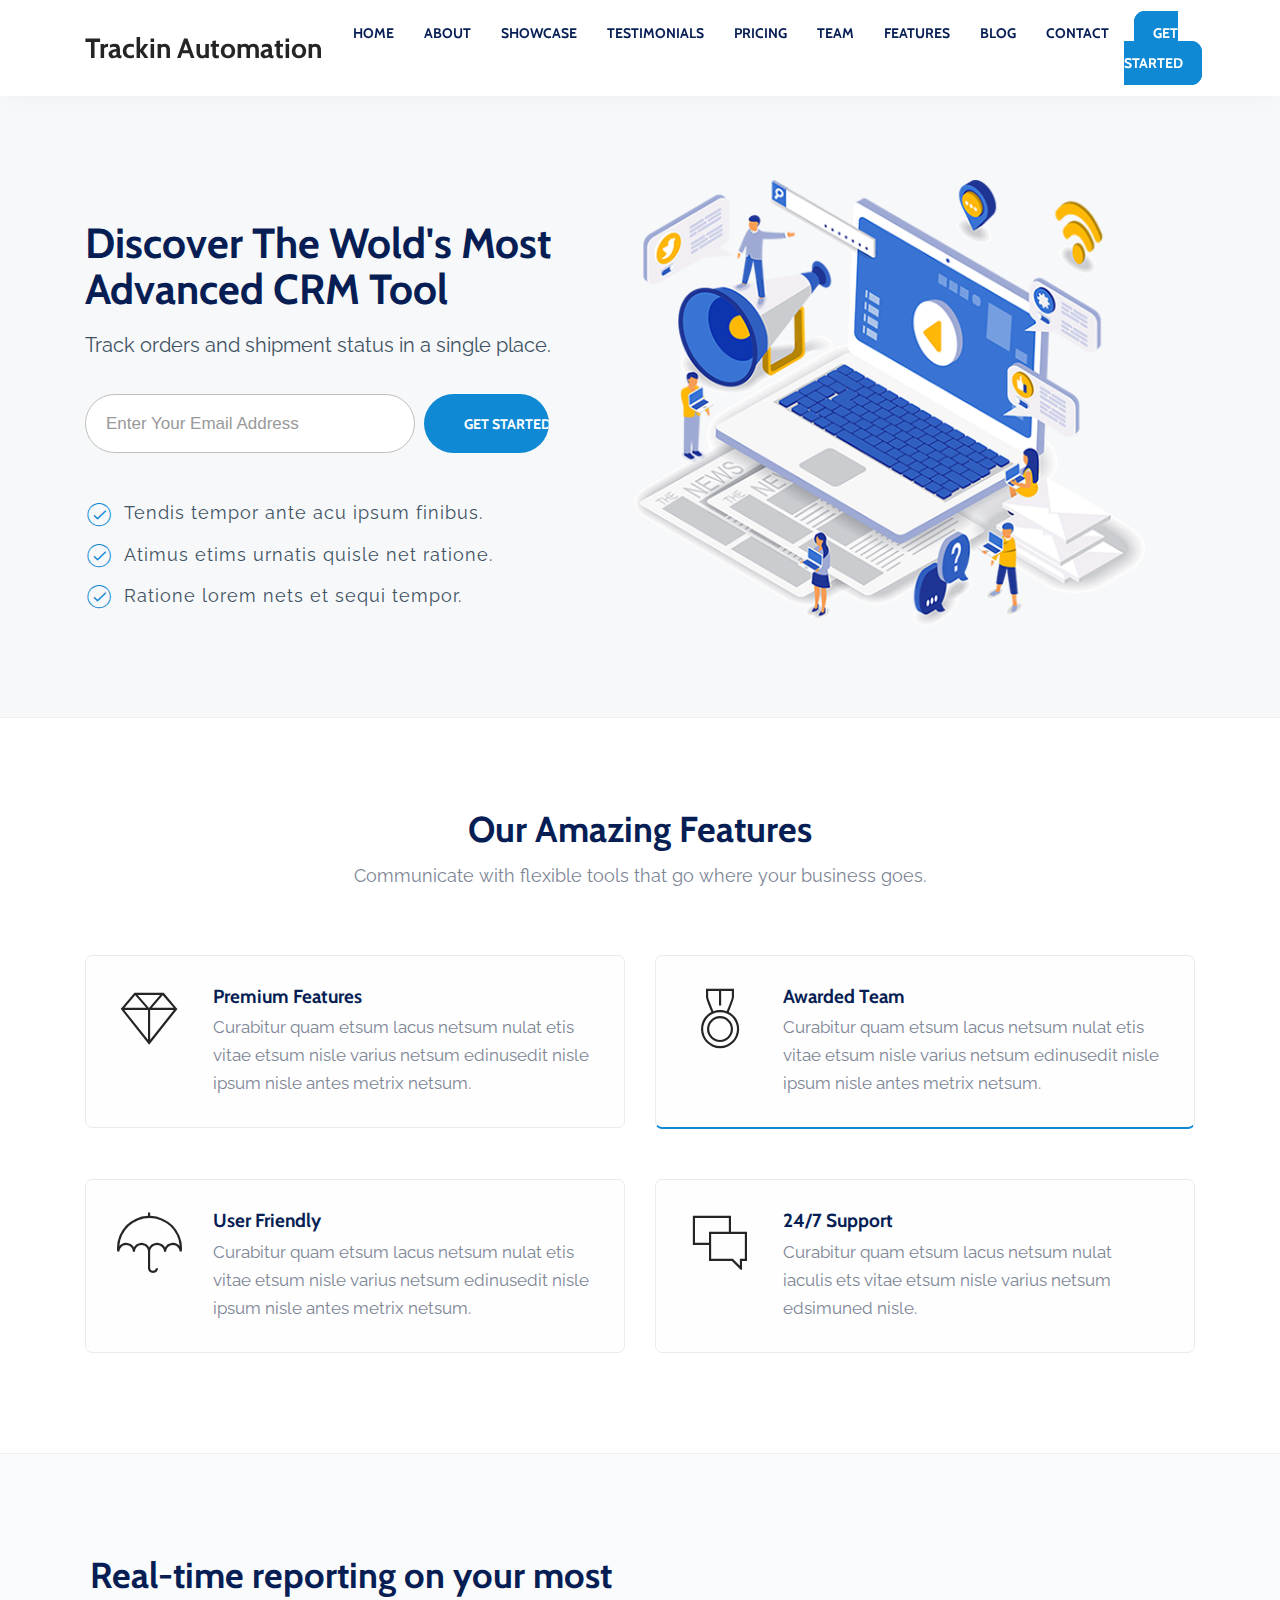
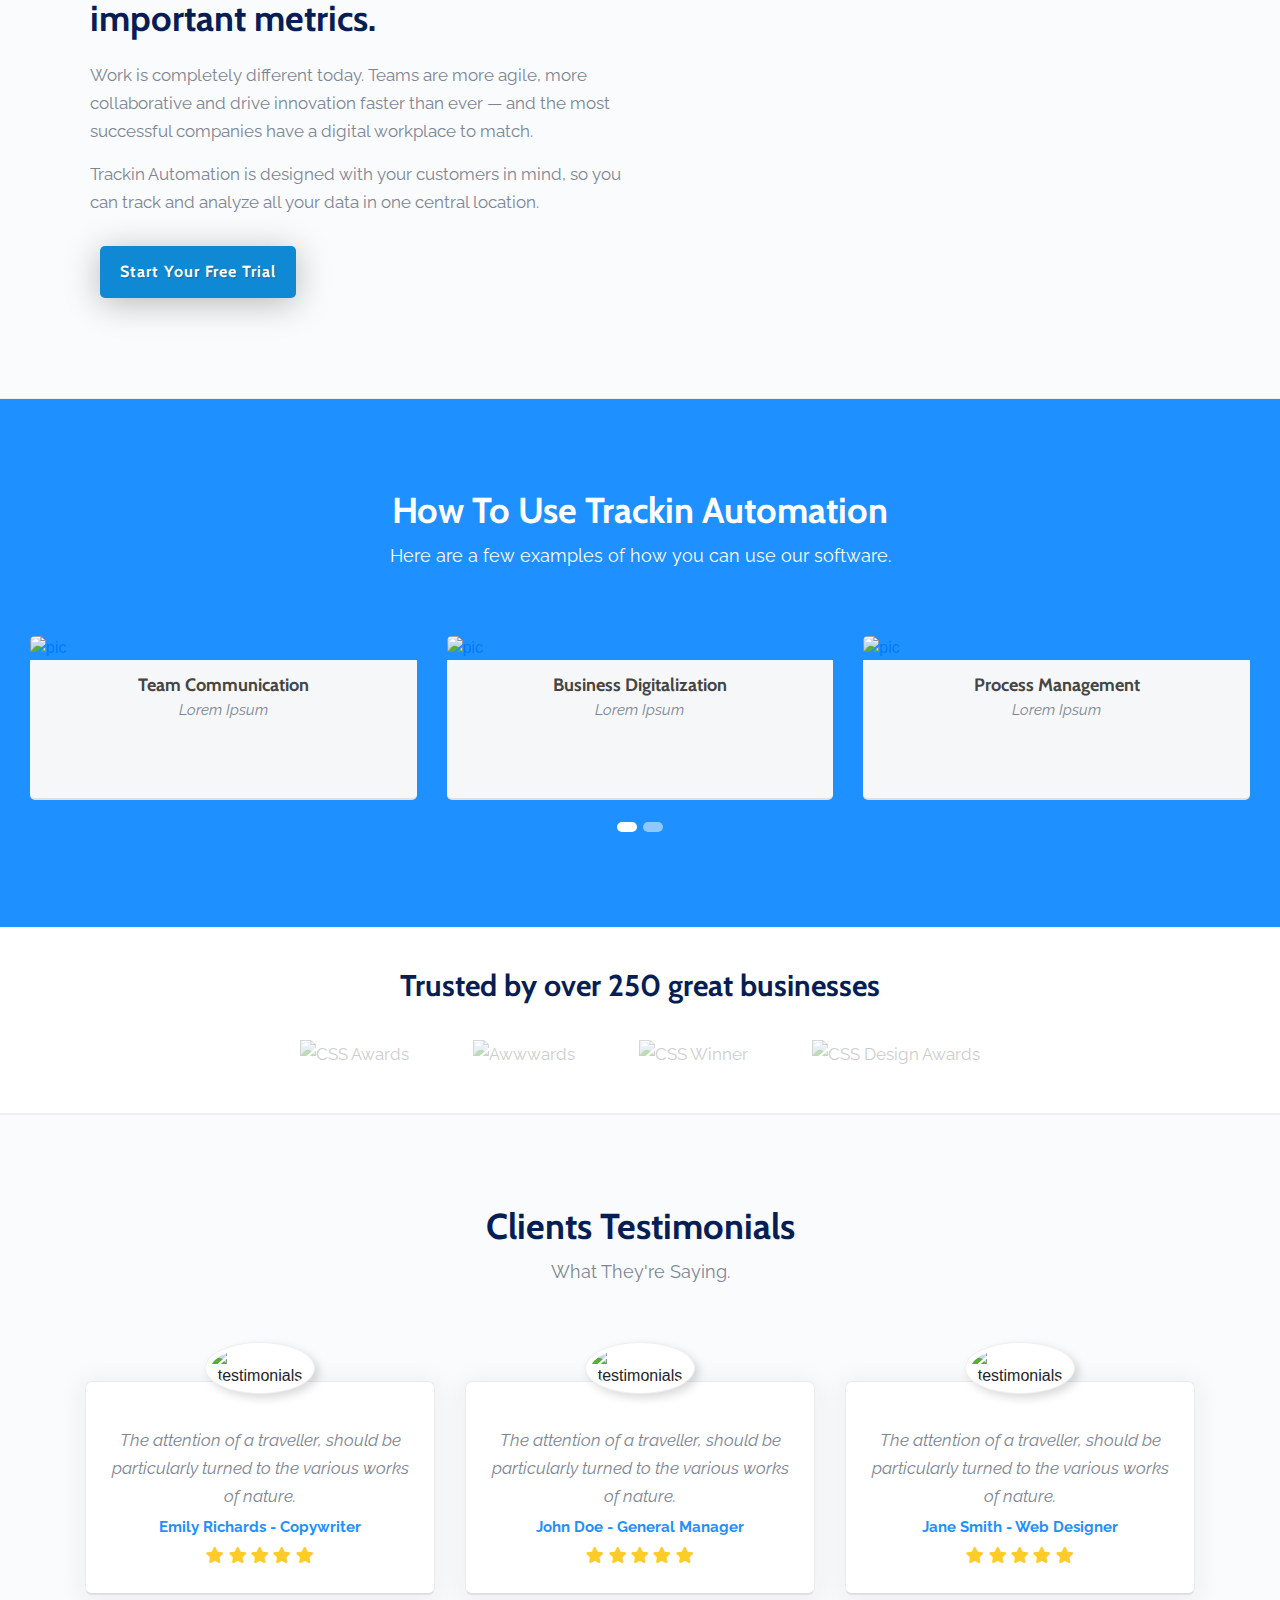
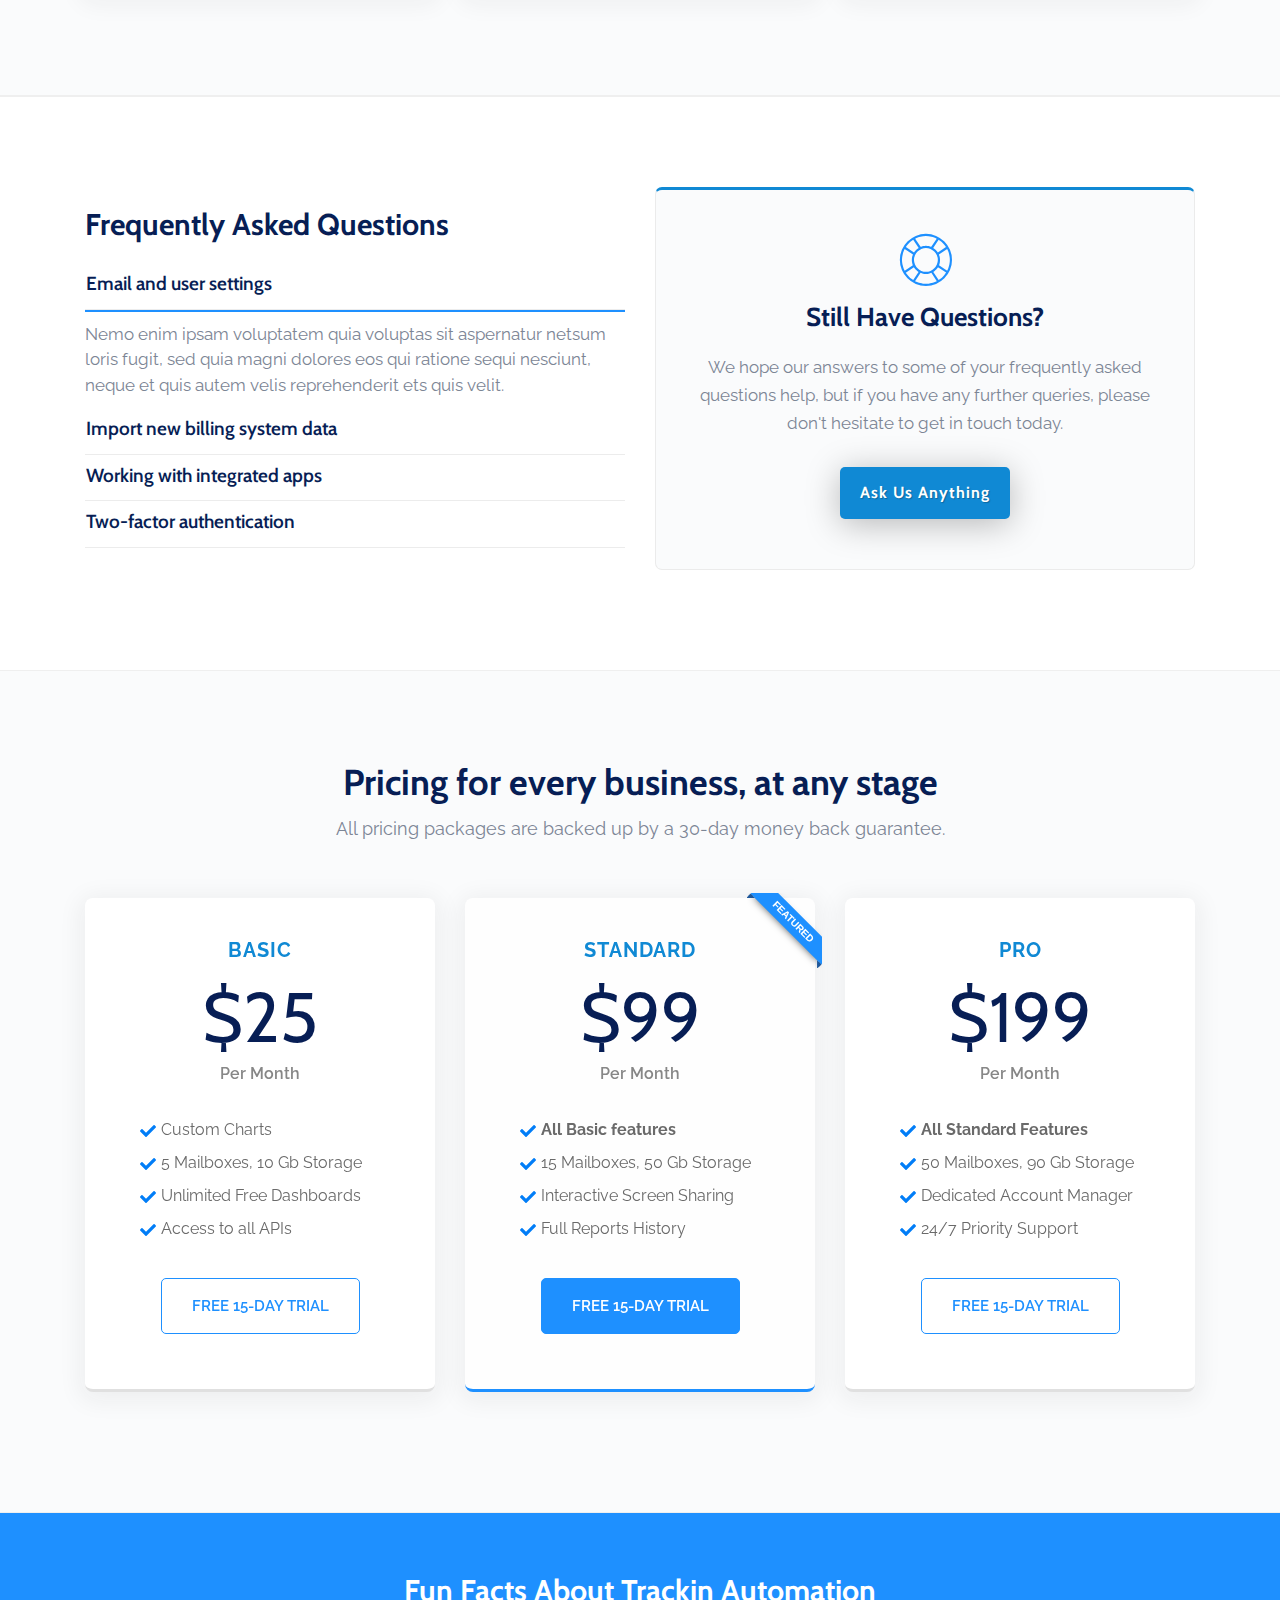
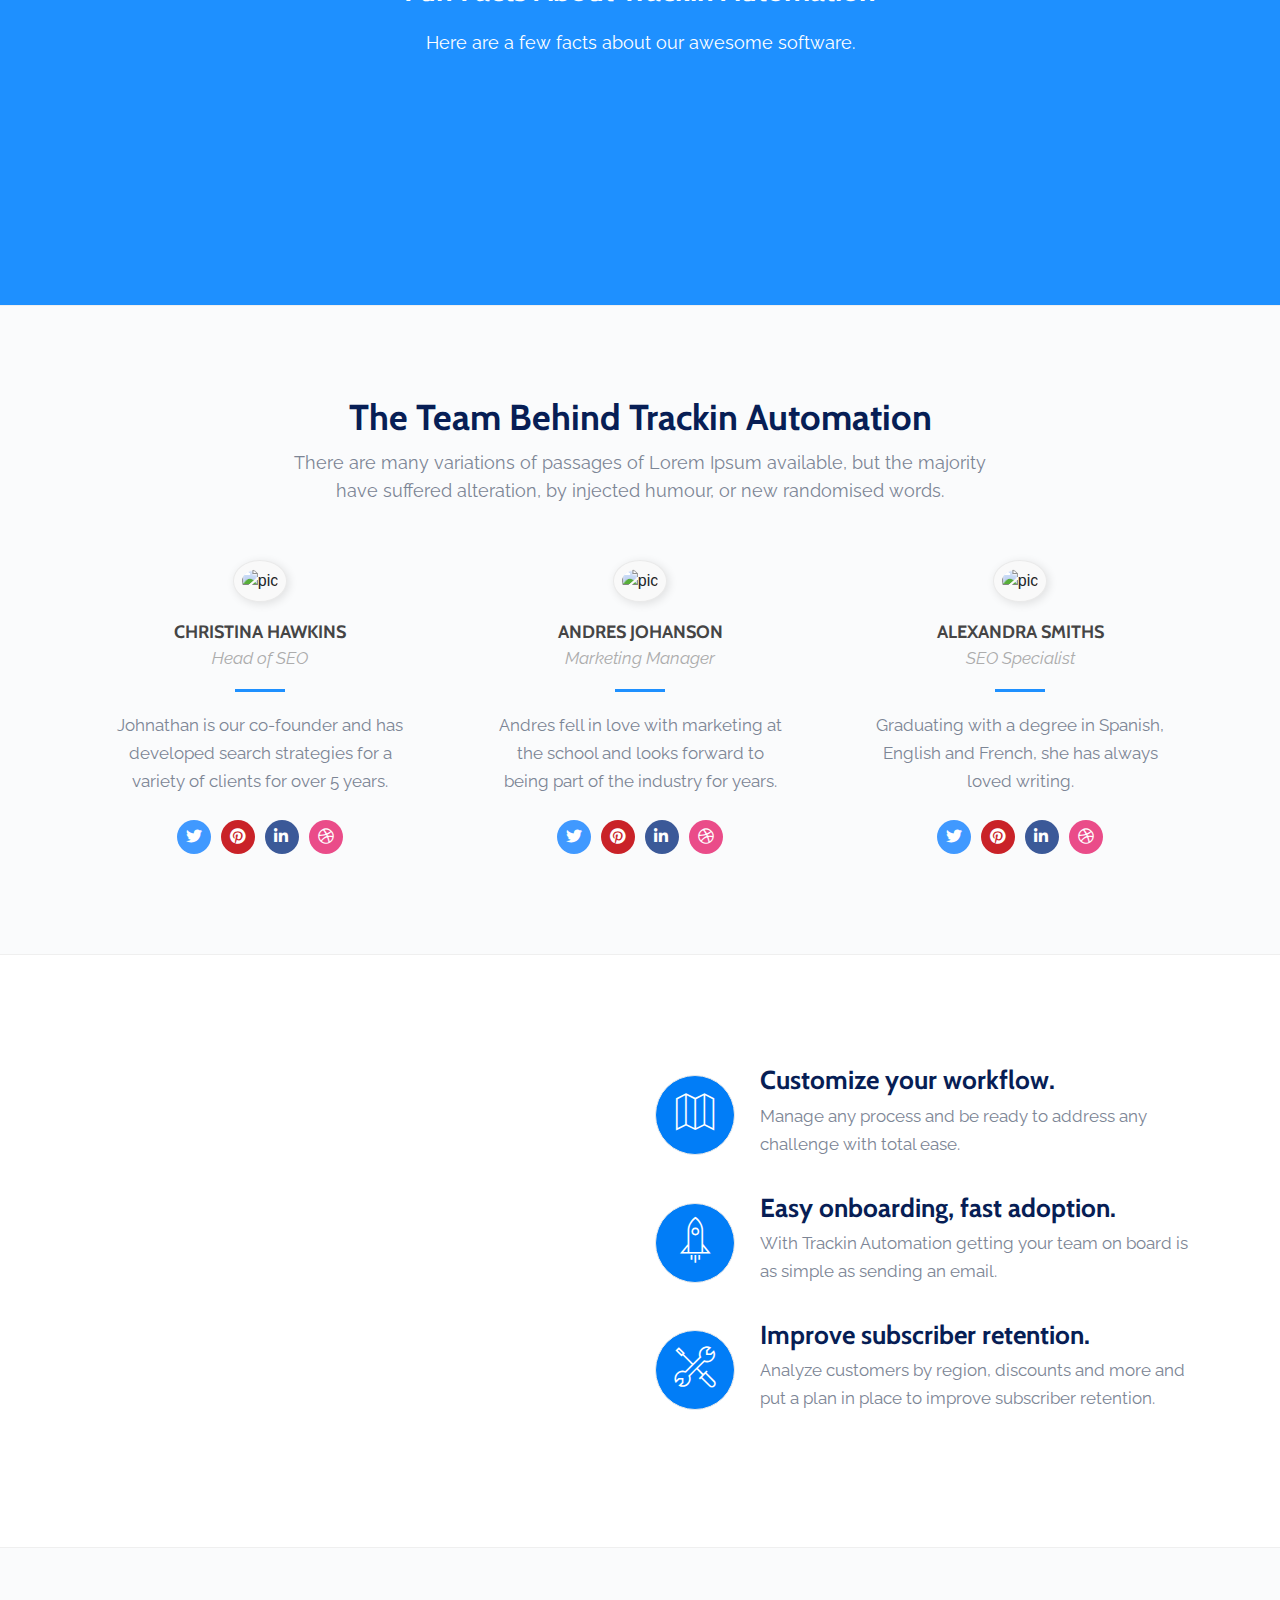
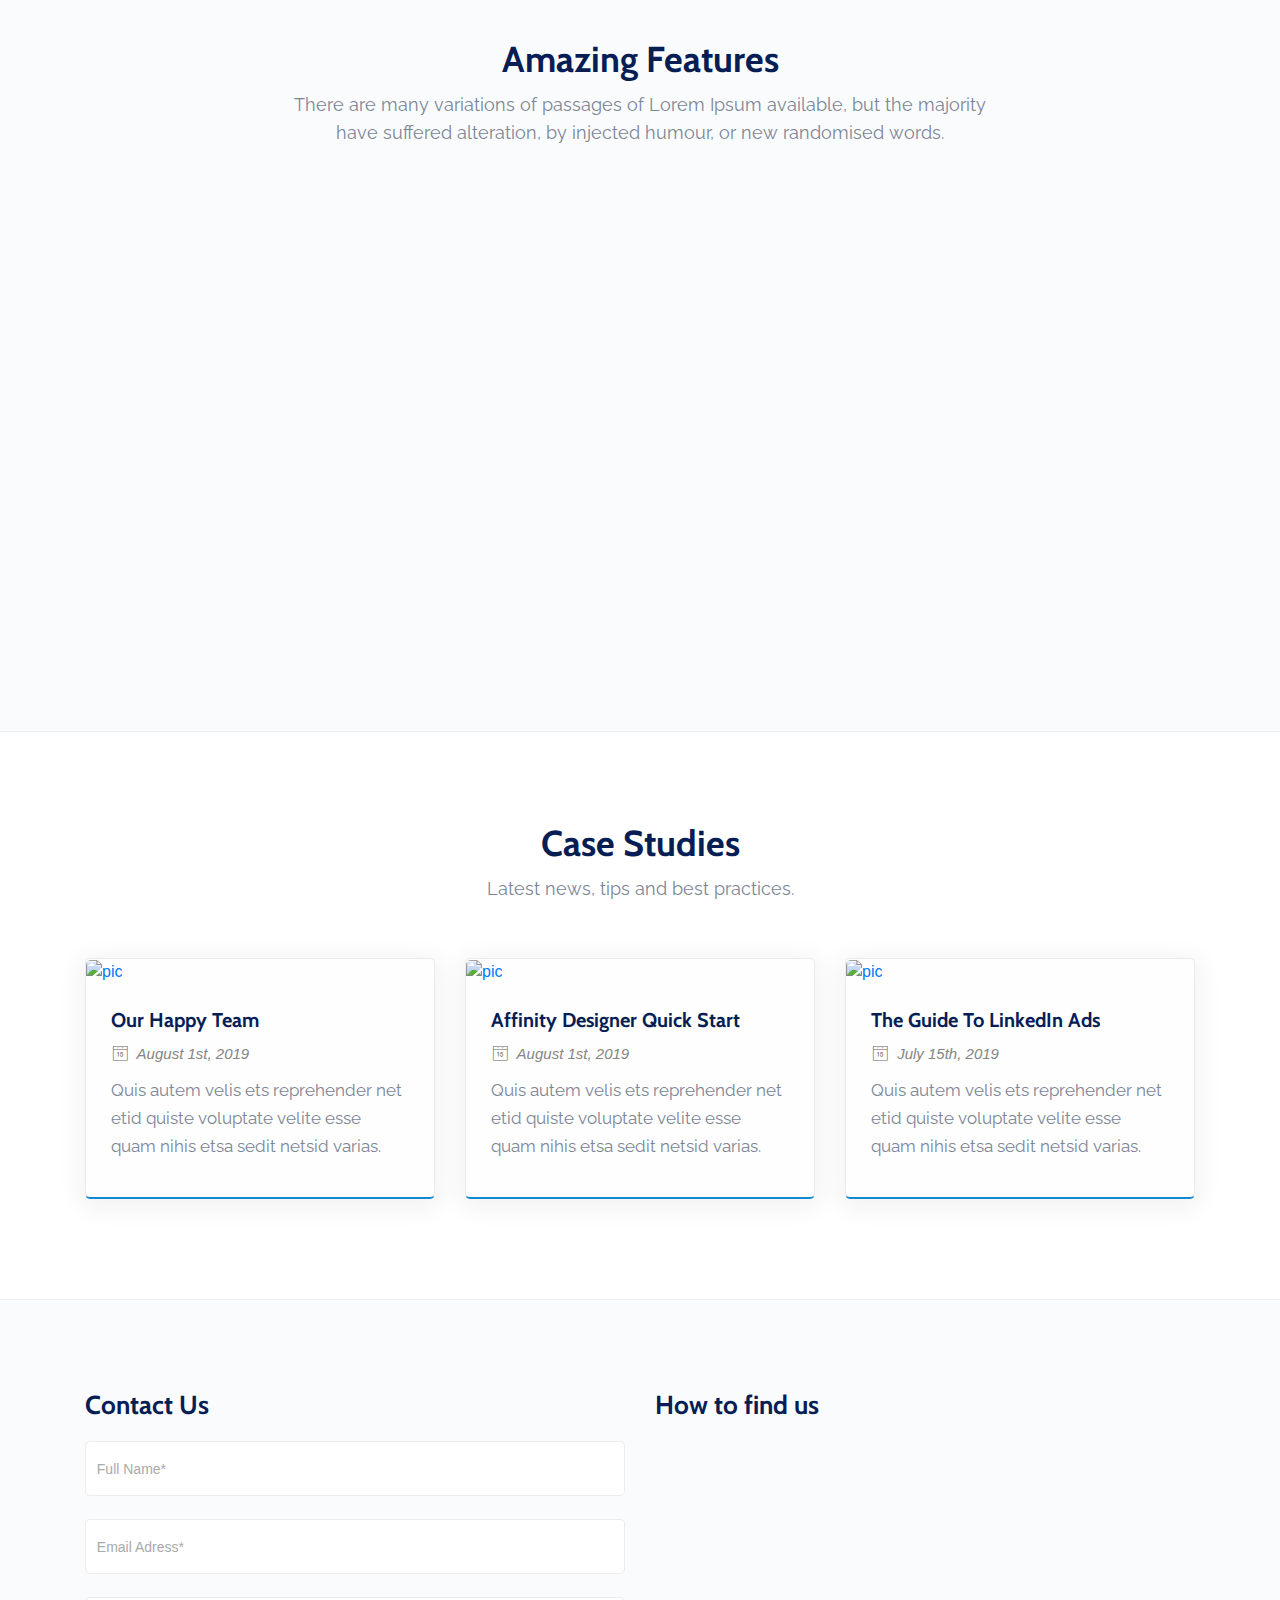
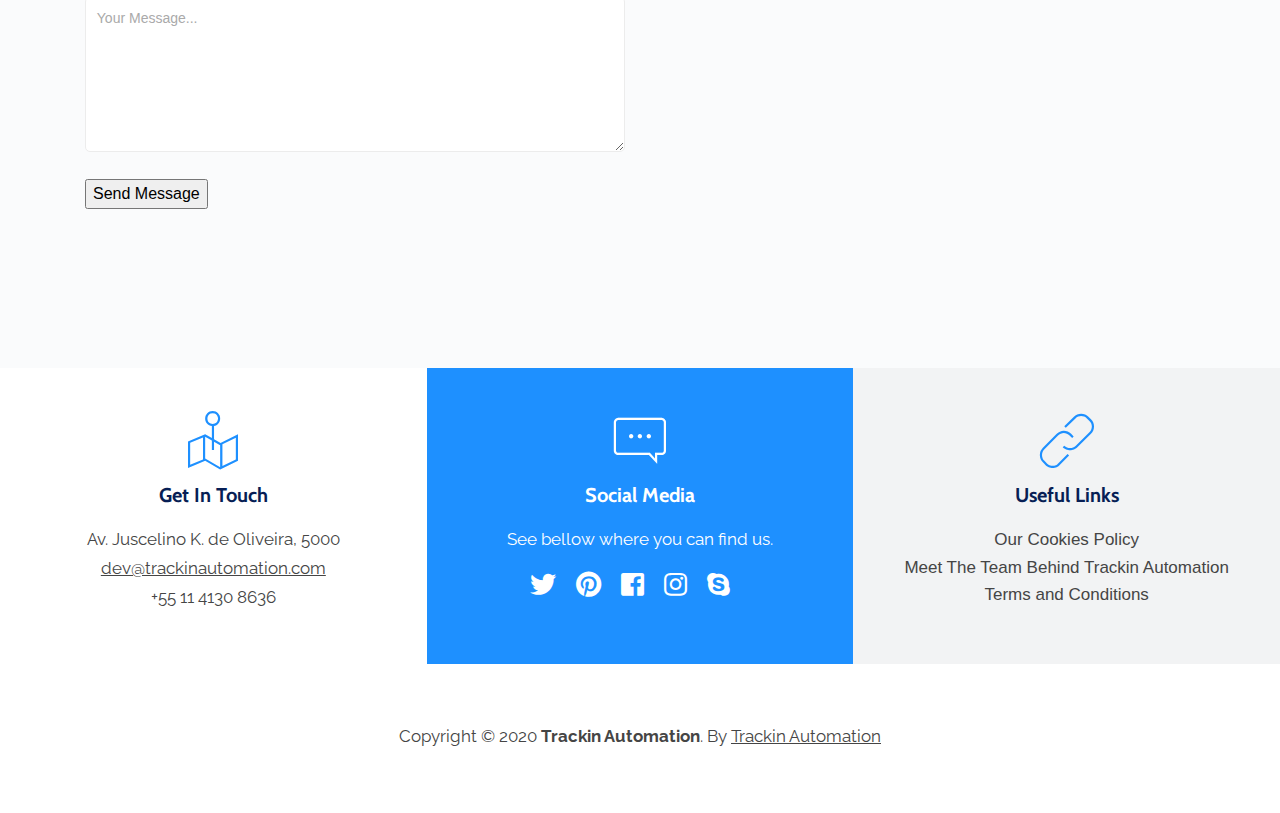
==== commit bffb611e: "Atualizando tag pulseira." ====
--- a/components.html
+++ b/components.html
@@ -6,7 +6,7 @@
     <meta name="viewport" content="width=device-width, initial-scale=1.0">
     <meta name="keywords" content="">
     <meta name="description" content="">
-    <title>t-rack.in - Audit RFID System</title>
+    <title>Trackin Automation - Audit RFID System</title>
     <!-- Loading Bootstrap -->
     <link href="css/bootstrap.min.css" rel="stylesheet">
     <!-- Loading Template CSS -->
@@ -32,7 +32,7 @@
                 <!--begin navbar -->
                 <nav class="navbar navbar-expand-lg">
                     <!--begin logo -->
-                    <a class="navbar-brand" href="#">t-rack.in</a>
+                    <a class="navbar-brand" href="#">Trackin Automation</a>
                     <!--end logo -->
                     <!--begin navbar-toggler -->
                     <button class="navbar-toggler collapsed" type="button" data-toggle="collapse"
@@ -202,7 +202,7 @@
                     <h2>Real-time reporting on your most important metrics.</h2>
                     <p>Work is completely different today. Teams are more agile, more collaborative and drive innovation
                         faster than ever — and the most successful companies have a digital workplace to match.</p>
-                    <p>t-rack.in is designed with your customers in mind, so you can track and analyze all your data in
+                    <p>Trackin Automation is designed with your customers in mind, so you can track and analyze all your data in
                         one central location.</p>
                     <a href="#" class="btn-blue small scrool">Start Your Free Trial</a>
                 </div>
@@ -243,7 +243,7 @@
 
                 <!--begin col-md-12 -->
                 <div class="col-md-12 text-center padding-bottom-40">
-                    <h2 class="section-title white-text">How To Use t-rack.in</h2>
+                    <h2 class="section-title white-text">How To Use Trackin Automation</h2>
                     <p class="section-subtitle white">Here are a few examples of how you can use our software.</p>
 
                 </div>
@@ -727,7 +727,7 @@
 
                 <!--begin col-md-12 -->
                 <div class="col-md-12 text-center padding-top-10 padding-bottom-20">
-                    <h3 class="section-title white-text">Fun Facts About t-rack.in</h3>
+                    <h3 class="section-title white-text">Fun Facts About Trackin Automation</h3>
                     <p class="section-subtitle white">Here are a few facts about our awesome software.</p>
                 </div>
                 <!--end col-md-12 -->
@@ -792,7 +792,7 @@
 
                 <!--begin col-md-12 -->
                 <div class="col-md-12 text-center">
-                    <h2 class="section-title">The Team Behind t-rack.in</h2>
+                    <h2 class="section-title">The Team Behind Trackin Automation</h2>
                     <p class="section-subtitle">There are many variations of passages of Lorem Ipsum available, but the
                         majority<br>have suffered alteration, by injected humour, or new randomised words.</p>
 
@@ -925,7 +925,7 @@
                             <i class="pe-7s-rocket"></i>
                         </div>
                         <h4 class="margin-bottom-5">Easy onboarding, fast adoption.</h4>
-                        <p>With t-rack.in getting your team on board is as simple as sending an email.</p>
+                        <p>With Trackin Automation getting your team on board is as simple as sending an email.</p>
                     </div>
                     <!--end features-second-->
                     <!--begin features-second-->
@@ -1238,7 +1238,7 @@
                     <h5>Get In Touch</h5>
                     <p>Av. Juscelino K. de Oliveira, 5000</p>
 
-                    <p><a href="mailto:contact@youremail.com">dev@t-rack.in</a></p>
+                    <p><a href="mailto:contact@youremail.com">dev@trackinautomation.com</a></p>
 
                     <p>+55 11 4130 8636</p>
 
@@ -1272,7 +1272,7 @@
                     <i class="pe-7s-link"></i>
                     <h5>Useful Links</h5>
                     <a href="#" class="footer-links">Our Cookies Policy</a>
-                    <a href="#" class="footer-links">Meet The Team Behind t-rack.in</a>
+                    <a href="#" class="footer-links">Meet The Team Behind Trackin Automation</a>
                     <a href="#" class="footer-links">Terms and Conditions</a>
 
                 </div>
@@ -1287,7 +1287,7 @@
                 <!--begin col-md-12 -->
                 <div class="col-md-12 footer-bottom text-center">
 
-                    <p>Copyright © 2020 <strong>t-rack.in</strong>. By <a href="#" target="_blank">t-rack.in</a></p>
+                    <p>Copyright © 2020 <strong>Trackin Automation</strong>. By <a href="#" target="_blank">Trackin Automation</a></p>
 
                 </div>
                 <!--end col-md-6 -->
--- a/css/style.css
+++ b/css/style.css
@@ -1,4054 +1,4115 @@
-/* ========================================================== */
-
-/* 			               01. GENERAL LAYOUT                 */
-
-/* ========================================================== */
-
-
-
-ul {
-
-	padding: 0;
-
-}
-
-
-
-ul, ol { 
-
-	list-style: none; 
-
-	list-style-image: none; 
-
-	margin: 0; 
-
-	padding: 0;
-
-	color:#858585;
-
-	font-size: 14px;
-
-	line-height:24px;
-
-	margin-bottom:20px;
-
-}
-
-	
-
-ul li, ol li{
-
-	font-size: 17px;
-
-	line-height: 28px;
-
-	font-family: 'Raleway', sans-serif;
-
-	list-style-type: none;
-
-}
-
-
-
-ul li i{
-
-	vertical-align: middle;
-
-	padding-right: 5px;
-
-}
-
-
-
-p {
-
-	font-size: 17px;
-
-    line-height: 28px;
-
-	font-weight: 400;
-
-	color: #7c8595;
-
-	margin-bottom:15px;
-
-	font-family: 'Raleway', sans-serif;
-
-}
-
-
-
-a,
-
-a:hover,
-
-a:focus,
-
-a:active,
-
-a:visited {
-
-	text-decoration: none;
-
-	outline: 0;
-
-}
-
-
-
-a:hover{
-
-	color: #017df7;
-
-}
-
-
-
-h1,
-
-h2,
-
-h3,
-
-h4,
-
-h5,
-
-h6 {
-
-  font-family: 'Cabin', sans-serif;
-
-  line-height: 1.2;
-
-  margin-top: 0;
-
-  margin-bottom:20px;
-
-  color: #071e55;
-
-  font-weight: 700;
-
-}
-
-
-
-h1 {
-
-	font-size: 42px;
-
-}
-
-
-
-h2 {
-
-	font-size: 36px;
-
-}
-
-
-
-h3 {
-
-	font-size: 30px;
-
-}
-
-
-
-h4 {
-
-	font-size: 26px;
-
-}
-
-
-
-h5 {
-
-	font-size: 20px;
-
-}
-
-
-
-h6 {
-
-	font-size: 18px;
-
-}
-
-
-
-h2.section-title {
-
-    margin-bottom: 10px;
-
-}
-
-
-
-p.section-subtitle{
-
-	font-size:18px;
-
-}
-
-
-
-p.section-subtitle.white{
-
-	color:#ffffff;
-
-}
-
-
-
-iframe {
-
-    max-width: 100%;
-
-    border: none;
-
-}
-
-
-
-.video-popup-wrapper{
-
-	position: relative;
-
-}
-
-
-
-.video-popup-wrapper img{
-
-	border-radius: 8px;
-
-	box-shadow: 0 23px 40px rgba(0, 0, 0, 0.15);
-
-}
-
-
-
-.popup-gallery:hover .video-popup-image{
-
-	opacity: 1;
-
-}
-
-
-
-.video-popup-image{
-
-	border-radius: 8px 8px!important;
-
-}
-
-
-
-.video-play-icon {
-
-	position: absolute;
-
-	z-index: 100;
-
-	top: 50%;
-
-	left: 50%;
-
-	margin-top: -50px;
-
-	margin-left: -50px;
-
-    width: 90px;
-
-    height: 90px;
-
-    line-height: 90px;
-
-    text-align: center;
-
-    font-size: 40px;
-
-    background-color: #fff;
-
-    border-radius: 50% 50%;
-
-    display: inline-block;
-
-    transition: all 0.4s ease-in-out;
-
-    -webkit-transition: all 0.4s ease-in-out;
-
-}
-
-
-
-.white-text{ 
-
-	color: #fff;
-
-}
-
-
-
-.blue {
-
-    color: #017df7;
-
-}
-
-
-
-.section-top-border{
-
-	border-top: 1px solid #efefef;
-
-}
-
-
-
-.section-bottom-border{
-
-	border-bottom: 1px solid #efefef;
-
-}
-
-
-
-.section-white {
-
-	background: #fff;
-
-	padding: 90px 0 100px 0;
-
-}
-
-
-
-.section-grey{
-
-	background: #fafbfc;
-
-	padding: 90px 0 100px 0;
-
-}
-
-
-
-.section-blue{
-
-	background-color: #1e90ff;
-
-	padding: 90px 0;
-
-}
-
-
-
-.section-white.no-padding, .section-grey.no-padding, .section-blue.no-padding {
-
-	padding:0;
-
-}
-
-
-
-.section-white.medium-paddings, .section-grey.medium-paddings, .section-blue.medium-paddings {
-
-	padding: 50px 0;
-
-}
-
-
-
-.section-white.small-paddings, .section-grey.small-paddings, .section-blue.small-paddings {
-
-	padding: 30px 0;
-
-}
-
-
-
-.section-white.xsmall-paddings, .section-grey.xsmall-paddings, .section-blue.xsmall-paddings {
-
-	padding: 10px 0;
-
-}
-
-
-
-.section-white.small-padding-top, .section-grey.small-padding-top, .section-blue.small-padding-top {
-
-	padding: 30px 0 90px 0;
-
-}
-
-
-
-.section-white.small-padding-bottom, .section-grey.small-padding-bottom, .section-blue.small-padding-bottom {
-
-	padding: 90px 0 70px 0;
-
-}
-
-
-
-.section-white.no-padding-bottom, .section-grey.no-padding-bottom, .section-blue.no-padding-bottom {
-
-	padding: 90px 0 0 0;
-
-}
-
-
-
-.width-100{
-
-	width: 100%;
-
-}
-
-
-
-.box-shadow {
-
-	border-radius: 8px;
-
-    box-shadow: 0px 8px 40px 0 rgba(0, 0, 0, 0.15);
-
-}
-
-
-
-/* margin and padding classes */
-
-
-
-.margin-right-25 {
-
-	margin-right: 25px !important;
-
-}
-
-
-
-.margin-top-110 {
-
-	margin-top: 110px !important;
-
-}
-
-
-
-.margin-top-100 {
-
-	margin-top: 100px !important;
-
-}
-
-
-
-.margin-top-90 {
-
-	margin-top: 90px !important;
-
-}
-
-
-
-.margin-top-80 {
-
-	margin-top: 80px !important;
-
-}
-
-
-
-.margin-top-60 {
-
-	margin-top: 60px !important;
-
-}
-
-
-
-.margin-top-50 {
-
-	margin-top: 50px !important;
-
-}
-
-
-
-.margin-top-40 {
-
-	margin-top: 40px !important;
-
-}
-
-
-
-.margin-top-35 {
-
-	margin-top: 35px !important;
-
-}
-
-
-
-.margin-top-30 {
-
-	margin-top: 30px !important;
-
-}
-
-
-
-.margin-top-20 {
-
-	margin-top: 20px !important;
-
-}
-
-
-
-.margin-top-10 {
-
-	margin-top: 10px !important;
-
-}
-
-
-
-.margin-top-5 {
-
-	margin-top: 5px !important;
-
-}
-
-
-
-.margin-bottom-0 {
-
-	margin-bottom: 0px !important;
-
-}
-
-
-
-.margin-bottom-5{
-
-	margin-bottom: 5px;
-
-}
-
-
-
-.margin-bottom-10 {
-
-	margin-bottom: 10px !important;
-
-}
-
-
-
-.margin-bottom-20 {
-
-	margin-bottom: 20px !important;
-
-}
-
-
-
-.margin-bottom-30 {
-
-	margin-bottom: 30px !important;
-
-}
-
-
-
-.margin-bottom-40 {
-
-	margin-bottom: 40px !important;
-
-}
-
-
-
-.margin-bottom-50 {
-
-	margin-bottom: 50px !important;
-
-}
-
-
-
-.margin-bottom-60 {
-
-	margin-bottom: 60px !important;
-
-}
-
-
-
-.margin-bottom-70 {
-
-	margin-bottom: 70px !important;
-
-}
-
-
-
-.margin-bottom-80 {
-
-	margin-bottom: 80px !important;
-
-}
-
-
-
-.margin-bottom-100 {
-
-	margin-bottom: 100px !important;
-
-}
-
-
-
-.margin-bottom-120 {
-
-	margin-bottom: 120px !important;
-
-}
-
-
-
-.margin-bottom-130 {
-
-	margin-bottom: 120px !important;
-
-}
-
-
-
-.margin-bottom-140 {
-
-	margin-bottom: 140px !important;
-
-}
-
-
-
-.padding-top-0 {
-
-	padding-top: 0px !important;
-
-}
-
-
-
-.padding-top-10 {
-
-	padding-top: 10px !important;
-
-}
-
-
-
-.padding-top-20 {
-
-	padding-top: 20px !important;
-
-}
-
-.padding-top-25 {
-
-	padding-top: 25px !important;
-
-}
-
-
-
-.padding-top-30 {
-
-	padding-top: 30px !important;
-
-}
-
-
-
-.padding-top-35 {
-
-	padding-top: 35px !important;
-
-}
-
-
-
-.padding-top-40 {
-
-	padding-top: 40px !important;
-
-}
-
-
-
-.padding-top-45 {
-
-	padding-top: 45px !important;
-
-}
-
-
-
-.padding-top-50 {
-
-	padding-top: 50px !important;
-
-}
-
-.padding-top-60 {
-
-	padding-top: 60px !important;
-
-}
-
-
-
-.padding-top-70 {
-
-	padding-top: 70px !important;
-
-}
-
-
-
-.padding-top-80 {
-
-	padding-top: 80px !important;
-
-}
-
-
-
-.padding-top-100 {
-
-	padding-top: 100px !important;
-
-}
-
-
-
-.padding-top-120 {
-
-	padding-top: 120px !important;
-
-}
-
-
-
-.padding-top-150 {
-
-	padding-top: 150px !important;
-
-}
-
-
-
-.padding-bottom-70 {
-
-	padding-bottom: 70px !important;
-
-}
-
-
-
-.padding-bottom-60 {
-
-	padding-bottom: 60px !important;
-
-}
-
-
-
-.padding-bottom-50 {
-
-	padding-bottom: 50px !important;
-
-}
-
-
-
-.padding-bottom-40 {
-
-	padding-bottom: 40px !important;
-
-}
-
-
-
-.padding-bottom-30 {
-
-	padding-bottom: 30px !important;
-
-}
-
-
-
-.padding-bottom-20 {
-
-	padding-bottom: 20px !important;
-
-}
-
-
-
-.padding-bottom-10 {
-
-	padding-bottom: 10px !important;
-
-}
-
-
-
-.padding-bottom-0 {
-
-	padding-bottom: 0px !important;
-
-}
-
-
-
-.margin-top-0 {
-
-	margin-top: 0px !important;
-
-}
-
-
-
-.padding-left-20{
-
-	padding-left: 20px;
-
-}
-
-
-
-/* ========================================================== */
-
-/* 			               02. MENU-NAV                       */
-
-/* ========================================================== */
-
-
-
-.navbar-brand{
-
-	font-family: 'Cabin', sans-serif;
-
-	font-size: 28px;
-
-	font-weight: 700;
-
-	color: #252525!important;
-
-}
-
-
-.navbar-brand img{
-	max-width: 170px;
-	margin-top: -20px;
-}
-
-
-
-.navbar-fixed-top.opaque .navbar-brand{
-
-	color: #fff!important;
-
-}
-
-
-
-.navbar {
-
-	width: 100%;
-
-	z-index: 9999;
-
-	padding-left: 0;
-
-	padding-right: 0;
-
-}
-
-
-
-.navbar-toggler {
-
-    border: 1px solid #1089d4;
-
-}
-
-
-
-.navbar-toggler-icon {
-
-	width: 1.3em;
-
-    height: 1.3em;
-
-}
-
-
-
-.navbar-toggler-icon i {
-
-    color: #1089d4;
-
-    vertical-align: middle;
-
-}
-
-
-
-.navbar-fixed-top {
-
-	position: fixed!important;
-
-	background-color: #fff!important; 
-
-	box-shadow: 0px 0px 25px 0px rgba(0, 0, 0, 0.04)!important;
-
-	border-bottom: none;
-
-	padding: 10px 0; 
-
-	-webkit-transition:all 400ms ease-in-out;-moz-transition:all 400ms ease-in-out;-o-transition:all 400ms ease-in-out;-ms-transition:all 400ms ease-in-out;transition:all 400ms ease-in-out
-
-}
-
-
-
-.navbar-fixed-top.opaque {
-
-	position: fixed!important;
-
-	background-color: rgba(52, 52, 52, 0.9)!important; 
-
-	border-bottom: 1px solid #7c8595;
-
-	box-shadow: 0px 0px 25px 0px rgba(0, 0, 0, 0.04)!important;
-
-	padding: 10px 0; 
-
-	-webkit-transition:all 400ms ease-in-out;-moz-transition:all 400ms ease-in-out;-o-transition:all 400ms ease-in-out;-ms-transition:all 400ms ease-in-out;transition:all 400ms ease-in-out
-
-}
-
-
-
-.navbar-fixed-top .navbar-nav > li > a, .navbar-fixed-top .navbar-nav > li > a:hover{
-
-	color: #252525!important;
-
-	-webkit-transition: all 0.5s ease;
-
-    -moz-transition: all 0.5s ease;
-
-    -o-transition: all 0.5s ease;
-
-    transition: all 0.5s ease;
-
-}
-
-
-
-.navbar-fixed-top .navbar-nav > li > a{
-
-	color:#071e55 !important;
-
-	font-size: 14px !important;
-
-	line-height: 30px !important;
-
-	padding: 10px 15px!important;
-
-	font-family: 'Cabin', sans-serif;
-
-	font-weight: 700;
-
-	text-transform: uppercase;
-
-}
-
-
-
-.navbar-fixed-top.opaque .navbar-nav > li > a{
-
-	color:#fff!important;
-
-}
-
-
-
-.navbar-fixed-top .navbar-nav .current a {
-
-    color:#1089d4!important;
-
-     -webkit-transition: all 0.5s ease;
-
-    -moz-transition: all 0.5s ease;
-
-    -o-transition: all 0.5s ease;
-
-    transition: all 0.5s ease;
-
-}
-
-
-
-.navbar-fixed-top.opaque .navbar-nav .current a {
-
-    color:#1089d4!important;
-
-     -webkit-transition: all 0.5s ease;
-
-    -moz-transition: all 0.5s ease;
-
-    -o-transition: all 0.5s ease;
-
-    transition: all 0.5s ease;
-
-}
-
-
-
-.navbar-fixed-top .navbar-nav > li > a.discover-btn {
-
-	color: #fff!important;
-
-	background: #1089d4;
-
-	border: 1px solid #1089d4;
-
-	border-radius: 11px 11px;
-
-	padding: 12px 18px!important;
-
-	margin-left: 10px;
-
-	margin-right: 15px;
-
-	font-family: 'Cabin', sans-serif;
-
-}
-
-
-
-.navbar-fixed-top .navbar-nav > li > a.discover-btn:hover {
-
-	border: 1px solid #1089d4;
-
-	color: #1089d4!important;
-
-	background: transparent;
-
-}
-
-
-
-.navbar-fixed-top.opaque .navbar-nav > li > a.discover-btn {
-
-	border: 2px solid #1089d4;
-
-	color: #454545!important;
-
-	background: #1089d4;
-
-	border-radius: 10px 10px;
-
-	padding: 11px 21px!important;
-
-	margin-left: 10px;
-
-	margin-right: 15px;
-
-	font-family: 'Cabin', sans-serif;
-
-}
-
-
-
-.navbar-fixed-top.opaque .navbar-nav > li > a.discover-btn:hover {
-
-	color: #1089d4!important;
-
-	background:  transparent;
-
-	border: 2px solid #1089d4;
-
-}
-
-
-
-/* ========================================================== */
-
-/* 			                03. FOOTER                        */
-
-/* ========================================================== */
-
-
-
-.footer{
-
-	position: relative;
-
-	overflow: hidden;
-
-    display: block;
-
-    background-color: #fff;
-
-}
-
-
-
-.footer-bottom{
-
-	padding: 60px 0;
-
-}
-
-
-
-.footer-white-box, .footer-grey-box, .footer-blue-box {
-
-	padding: 40px 40px 50px 40px!important;
-
-}
-
-
-
-.footer-white-box i, .footer-grey-box i, .footer-blue-box i {
-
-    margin-bottom: 10px;
-
-    color: #1e90ff;
-
-    font-size: 65px;
-
-}
-
-
-
-.footer-white-box {
-
-	background-color: #fff;
-
-}
-
-
-
-.footer-grey-box {
-
-	background-color: #f2f3f4;
-
-}
-
-
-
-.footer-blue-box {
-
-	background-color: #1e90ff;
-
-}
-
-
-
-.footer-blue-box h5, .footer-blue-box p, .footer-blue-box a, .footer-blue-box i {
-
-	color: #fff!important;
-
-}
-
-
-
-.footer p {
-
-	margin-bottom: 5px;
-
-	line-height: 24px;
-
-	color: #454545;
-
-}
-
-
-
-.footer p > a {
-
-	font-size: 17px;
-
-	color: #454545;
-
-	text-decoration:underline;
-
-}
-
-
-
-a.footer-links {
-
-    display: block;
-
-    font-size: 17px;
-
-    margin-bottom: 2px;
-
-    color: #454545;
-
-}
-
-
-
-/* Footer Social Icons */
-
-ul.footer_social{
-
-	width:100%;
-
-	max-width:1140px;
-
-	display:block;
-
-	margin:0 auto;
-
-	padding-top:15px;
-
-	text-align:center;
-
-}
-
-
-
-ul.footer_social li{
-
-	display:inline-block;
-
-    margin:0 ;
-
-	line-height:100%!important;
-
-}
-
-
-
-ul.footer_social li a i {
-
-  display: inline-block;
-
-  margin:0 8px;
-
-  padding:0;
-
-  font-size:26px!important;
-
-  line-height: 26px!important;
-
-  color: #fff;
-
-  transition: all .5s ease-in-out;
-
-  -moz-transition: all .25s ease-in-out;
-
-  -webkit-transition: all .25s ease-in-out;
-
-}
-
-
-
-ul.footer_social li a i:hover {
-
-	color:#abd3f9!important;
-
-}
-
-
-
-/* Footer Contact */
-
-p.contact-info{
-
-	margin-bottom:8px;
-
-}
-
-
-
-p.contact-info a{
-
-	margin-bottom:8px;
-
-	color: #7c8595;
-
-}
-
-
-
-p.contact-info a:hover{
-
-	text-decoration: underline;
-
-}
-
-
-
-p.contact-info i{
-
-	font-size:18px;
-
-	padding-right:5px;
-
-	vertical-align: middle;
-
-	color: #1e90ff;
-
-}
-
-
-
-/* ========================================================== */
-
-/* 			               04. HOME                           */
-
-/* ========================================================== */
-
-
-
-.home-section {
-
-	position: relative;
-
-	z-index: 999;
-
-	position: relative;
-
-  	padding-top: 180px;
-
-  	padding-bottom: 80px;
-
-  	background-color: #f7f8f9;
-
-}
-
-
-
-.home-section h1{
-
-    color: #071e55;
-
-    line-height: 1.1em;
-
-}
-
-
-
-.home-section p{
-
-	margin-bottom: 36px;
-
-	max-width: 600px;
-
-	font-size: 20px;
-
-	line-height: 26px;
-
-	font-weight: 400;
-
-	color: #405263;
-
-}
-
-
-
-.home-section .hero-image{
-
-	margin-left: -50px;
-
-}
-
-
-
-ul.home-benefits {
-
-    margin: 25px 0;
-
-    letter-spacing: 1px;
-
-    color: #405263;
-
-}
-
-
-
-ul.home-benefits li {
-
-    font-size: 18px;
-
-    line-height: 30px;
-
-    margin-bottom: 10px;
-
-    color: #405263;
-
-}
-
-
-
-ul.home-benefits li i {
-
-    font-size: 28px;
-
-    line-height: 30px;
-
-    margin-right: 5px;
-
-    color: #1089d4;
-
-}
-
-
-
-/* -----  Newsletter ----- */
-
-.newsletter_form_wrapper{
-
-	width:100%;
-
-	text-align:center;
-
-	margin-bottom:30px;
-
-}
-
-
-
-.newsletter_form_box{
-
-	margin:0 auto;
-
-	max-width:730px;
-
-}
-
-
-
-#newsletter-form #email_newsletter {
-
-	width:100%;
-
-	max-width:330px; 
-
-	height:59px;
-
-    padding:0 20px;
-
-	border: 1px solid #bebebe;
-
-	background-color: #fff;
-
-    moz-border-radius: 30px 30px;
-
-    -webkit-border-radius: 30px 30px;
-
-    border-radius: 30px 30px;
-
-	color:#454545;  
-
-    font-size:17px;
-
-	margin:0 10px 20px 0;
-
-}
-
-
-
-#newsletter-form #submit-button-newsletter {
-
-    width: 125px;
-
-	height:59px;
-
-    background: #1089d4;
-
-	border: none;
-
-    color:#fff;  
-
-    display: inline;
-
-	margin:0 0 0 -5px;
-
-    moz-border-radius: 30px 30px;
-
-    -webkit-border-radius: 30px 30px;
-
-    border-radius: 30px 30px;
-
-	font-size:14px;
-
-	font-weight:700;
-
-	font-family: 'Cabin', sans-serif;
-
-	vertical-align: top;
-
-	transition: background-color .25s ease-in-out;
-
-   -moz-transition: background-color .25s ease-in-out;
-
-   -webkit-transition: background-color .25s ease-in-out;
-
-}
-
-
-
-#newsletter-form #submit-button-newsletter:hover {
-
-	cursor: pointer;
-
-    background-color:#086faf;
-
-	transition: background-color .25s ease-in-out;
-
-   -moz-transition: background-color .25s ease-in-out;
-
-   -webkit-transition: background-color .25s ease-in-out;
-
-}
-
-
-
-input#email_newsletter::-webkit-input-placeholder { /* WebKit browsers */
-
-    color:#999;
-
-}
-
-input#email_newsletter:-moz-placeholder { /* Mozilla Firefox 4 to 18 */
-
-    color:#999;
-
-}
-
-input#email_newsletter::-moz-placeholder { /* Mozilla Firefox 19+ */
-
-    color:#999;
-
-}
-
-input#email_newsletter:-ms-input-placeholder { /* Internet Explorer 10+ */
-
-    color:#999;
-
-}
-
-
-
-.newsletter_success_box{
-
-	font-size:18px;
-
-	font-style:italic;
-
-	color:#fff;
-
-	margin:5px 0;
-
-}
-
-
-
-/* ========================================================== */
-
-/* 			               05. TEAM                           */
-
-/* ========================================================== */
-
-
-
-.team-item{
-
-	margin-top:40px;
-
-    text-align: center;
-
-    transition: all 1s;
-
-	border-radius: 8px 8px;
-
-	-webkit-transition: all 0.25s ease-in-out;
-
-	-moz-transition: all 0.25s ease-in-out;
-
-	-ms-transition: all 0.25s ease-in-out;
-
-	-o-transition: all 0.25s ease-in-out;
-
-	transition: all 0.25s ease-in-out;
-
-}
-
-
-
-.team-item:hover{
-
-	transition: all 1s;
-
-}
-
-
-
-.team-item h3{
-
-	margin:20px 0 1px 0!important;
-
-	color:#454545;
-
-	font-size:18px;
-
-	font-weight: 700;
-
-	text-transform:uppercase;
-
-	transition: all .25s ease-in-out;
-
-	-moz-transition: all .25s ease-in-out;
-
-	-webkit-transition: all .25s ease-in-out;
-
-}
-
-
-
-.team-item p{
-
-	padding: 0 30px;
-
-}
-
-
-
-.team-info {
-
-	display: block;
-
-	margin-bottom:0;
-
-}
-
-
-
-.team-info p{
-
-	color:#acacac;
-
-	font-style:italic;
-
-}
-
-
-
-.team-info::after {
-
-    background: #1e90ff;
-
-    display: inline-block;
-
-    vertical-align: middle;
-
-    content: "";
-
-    width: 50px;
-
-    height: 3px;
-
-    margin-top: -20px;
-
-}
-
-
-
-.team-img{
-
-	width: 190px;
-
-	padding: 8px 8px;
-
-	background-color: #f9f9f9;
-
-	border:1px solid #eaeaea;
-
-	box-shadow: 2px 2px 10px rgba(0, 0, 0, 0.11);
-
-	-webkit-border-radius: 50%;
-
-	-moz-border-radius: 50%;
-
-	border-radius: 50%;
-
-}
-
-
-
-ul.team-icon {
-
-	margin: 25px 0 0 0;
-
-}
-
-
-
-ul.team-icon li{
-
-	display: inline-block;
-
-	margin:0 3px;
-
-	text-align: center;
-
-	-webkit-transition: all 0.25s ease-in-out;
-
-	-moz-transition: all 0.25s ease-in-out;
-
-	-ms-transition: all 0.25s ease-in-out;
-
-	-o-transition: all 0.25s ease-in-out;
-
-	transition: all 0.25s ease-in-out;
-
-}
-
-
-
-ul.team-icon li a{
-
-	margin: 0;
-
-	display: inline-block;
-
-	padding: 7px 9px;
-
-	width: 34px;
-
-	height: 34px;
-
-	font-size: 16px;
-
-	line-height: 16px;
-
-	background-color: #fff;
-
-	border-radius: 50%;
-
-	color:#fff;
-
-}
-
-
-
-ul.team-icon li a.twitter{
-
-	background-color: #4099ff;
-
-}
-
-
-
-ul.team-icon li a.pinterest{
-
-	background-color: #C92228;
-
-}
-
-
-
-ul.team-icon li a.facebook{
-
-	background-color: #3b5998;
-
-}
-
-
-
-ul.team-icon li a.dribble{
-
-	background-color: #ea4c89;
-
-}
-
-
-
-.team-icon li a:hover{
-
-	color:#dedede;
-
-	-webkit-transition: all 0.25s ease-in-out;
-
-	-moz-transition: all 0.25s ease-in-out;
-
-	-ms-transition: all 0.25s ease-in-out;
-
-	-o-transition: all 0.25s ease-in-out;
-
-	transition: all 0.25s ease-in-out;
-
-}
-
-
-
-/* ========================================================== */
-
-/* 			                06. FEATURES                      */
-
-/* ========================================================== */
-
-
-
-.main-services.featured-box {border-bottom: 2px solid #1089d4;}
-
-
-
-.main-services {
-
-	position: relative;
-
-	margin-top: 50px;
-
-	padding: 30px 30px 25px 0;
-
-	overflow: hidden;
-
-	border: 1px solid #ebebeb;
-
-	background-color: #fefefe;
-
-	border-radius: 7px 7px;
-
-}
-
-
-
-.main-services-text {
-
-	float: right;
-
-	width: 75%;
-
-}
-
-
-
-.main-services i{
-
-	float: left;
-
-	width: 25%;
-
-	text-align: center;
-
-	margin-bottom: 10px;
-
-    font-size: 65px;
-
-    color: #252525;
-
-	transition: all 0.2s ease-in-out;
-
-	-webkit-transition: all 0.2s ease-in-out;
-
-}
-
-
-
-.main-services:hover i{
-
-    font-size: 69px;
-
-	transition: all 0.2s ease-in-out;
-
-	-webkit-transition: all 0.2s ease-in-out;
-
-}
-
-
-
-.main-services h3{
-
-	font-size: 19px;
-
-	color: #071e55;
-
-	margin-bottom: 5px;
-
-}
-
-
-
-.main-services p{
-
-	margin-bottom: 5px;
-
-}
-
-
-
-span.services-ribon{
-
-	position: absolute;
-
-	top: 10px;
-
-	right: 25px;
-
-	padding: 3px 15px 4px 15px;
-
-	border-radius: 10px;
-
-	background-color: #0e6ea9;
-
-	font-size: 13px;
-
-	color: #fff;
-
-}
-
-
-
-blockquote {
-
-	font-size: 16px;
-
-	color: #4285f4;
-
-	border-left: 2px solid #4285f4;
-
-}
-
-
-
-/* Features */
-
-.feature-box{
-
-	text-align: center;
-
-	margin: 30px 0 0 0;	
-
-}
-
-
-
-.feature-box i{
-
-	margin-bottom: 10px;
-
-	font-size: 54px;
-
-	color: #1e90ff;
-
-}
-
-
-
-.feature-box h4{
-
-	font-size: 22px;
-
-	margin-bottom: 10px;
-
-}
-
-
-
-.feature-box p{
-
-	color: #7c8595;
-
-}
-
-
-
-/* ========================================================== */
-
-/* 			               07. PRICING                        */
-
-/* ========================================================== */
-
-
-
-.price-box{
-
-	text-align: center;
-
-	background-color: #fff;
-
-	border-bottom: 3px solid #e0e0e0;
-
-	box-shadow: rgba(33,33,33,.06) 0 4px 24px 5px;
-
-	padding: 40px 0 30px 0;
-
-	margin-bottom: 20px;
-
-	border-radius: 8px 8px;
-
-	transition: all 0.3s ease-in-out;
-
-	-webkit-transition: all 0.3s ease-in-out;
-
-	-webkit-backface-visibility: hidden;
-
-	-moz-osx-font-smoothing: grayscale;
-
-}
-
-
-
-.price-box.featured-box{
-
-	background-color: #fefefe;
-
-	border-bottom: 3px solid #1e90ff;
-
-	box-shadow: rgba(33,33,33,.06) 0 4px 24px 5px;
-
-	padding: 40px 0 30px 0;
-
-	margin-bottom: 20px;
-
-	border-radius: 8px 8px;
-
-	transition: all 0.3s ease-in-out;
-
-	-webkit-transition: all 0.3s ease-in-out;
-
-	-webkit-backface-visibility: hidden;
-
-	-moz-osx-font-smoothing: grayscale;
-
-}
-
-
-
-.price-box:hover{
-
-	border-bottom: 3px solid #1e90ff;
-
-	transition: all 1s;
-
-}
-
-
-
-.price-box .price-subtitle,.price-box .price-text{
-
-	color: #6a6a6a;
-
-}
-
-
-
-ul.pricing-list{
-
-	padding: 0 55px;
-
-}
-
-
-
-ul.pricing-list li.price-title{
-
-	font-size: 20px;
-
-	line-height: 24px;
-
-	font-weight: 700;
-
-	letter-spacing: 1px;
-
-	color: #1089d4;
-
-}
-
-
-
-ul.pricing-list li.price-value{
-
-	font-family: 'Cabin', sans-serif;
-
-	font-size: 70px;
-
-	line-height: 70px;
-
-	display: block;
-
-	margin-top:20px;
-
-	margin-bottom: 10px;
-
-	color: #071e55;
-
-}
-
-
-
-ul.pricing-list li.price-subtitle{
-
-	font-family: 'Raleway', sans-serif;
-
-	margin-bottom: 30px;
-
-	font-size: 16px;
-
-	line-height: 24px;
-
-	font-weight: 600;
-
-	color: #878787;
-
-}
-
-
-
-ul.pricing-list li.price-text{
-
-	display: block;
-
-	font-family: 'Raleway', sans-serif;
-
-	text-align: left;
-
-	font-size: 16px;
-
-	line-height: 28px;
-
-	font-weight: 400;
-
-	margin-bottom: 5px;
-
-}
-
-
-
-ul.pricing-list li.price-tag a{
-
-	color: #fff;
-
-	background: #1e90ff;
-
-	border:1px solid #1e90ff;
-
-	border-radius: 5px 5px;
-
-	padding: 15px 30px;
-
-	display: inline-block;
-
-	font-size: 15px;
-
-	line-height: 24px;
-
-	font-weight: 600;
-
-	margin: 30px 0 5px 0;
-
-	transition: all 0.3s ease-in-out;
-
-	-webkit-transition: all 0.3s ease-in-out;
-
-}
-
-
-
-ul.pricing-list li.price-tag a:hover{
-
-	background: #037aef;
-
-}
-
-
-
-ul.pricing-list li.price-tag-line a{
-
-	color: #1e90ff;
-
-	background: transparent;
-
-	border:1px solid #1e90ff;
-
-	border-radius: 5px 5px;
-
-	padding: 15px 30px;
-
-	display: inline-block;
-
-	font-size: 15px;
-
-	line-height: 24px;
-
-	font-weight: 600;
-
-	margin: 30px 0 5px 0;
-
-	transition: all 0.3s ease-in-out;
-
-	-webkit-transition: all 0.3s ease-in-out;
-
-}
-
-
-
-ul.pricing-list li.price-tag-line a:hover{
-
-	color: #fff;
-
-	background: #037aef;
-
-	border:1px solid #037aef;
-
-}
-
-
-
-.ribbon {
-
-   position: absolute;
-
-   right: 8px;
-
-   top: -5px;
-
-   z-index: 1;
-
-   overflow: hidden;
-
-   width: 75px; height: 75px; 
-
-   text-align: right;
-
-}
-
-
-
-.ribbon span {
-
-   font-size: 10px;
-
-   color: #fff; 
-
-   text-transform: uppercase; 
-
-   text-align: center;
-
-   font-weight: bold; line-height: 20px;
-
-   transform: rotate(45deg);
-
-   width: 100px;
-
-   display: block;
-
-   box-shadow: 0 3px 10px -5px rgba(0, 0, 0, 1);
-
-   position: absolute;
-
-   top: 19px; right: -21px;
-
-   background-color: #1e90ff;
-
-}
-
-
-
-.ribbon span::before {
-
-   content: '';
-
-   position: absolute; 
-
-   left: 0px; top: 100%;
-
-   z-index: -1;
-
-   border-left: 3px solid #79A70A;
-
-   border-right: 3px solid transparent;
-
-   border-bottom: 3px solid transparent;
-
-   border-top: 3px solid #79A70A;
-
-   border-left-color: #1e5799;
-
-   border-top-color: #1e5799;
-
-}
-
-
-
-.ribbon span::after {
-
-   content: '';
-
-   position: absolute; 
-
-   right: 0%; top: 100%;
-
-   z-index: -1;
-
-   border-right: 3px solid #79A70A;
-
-   border-left: 3px solid transparent;
-
-   border-bottom: 3px solid transparent;
-
-   border-top: 3px solid #79A70A;
-
-   border-right-color: #1e5799; border-top-color: #1e5799;
-
-}
-
-
-
-/* ========================================================== */
-
-/* 			                   08. BLOG                       */
-
-/* ========================================================== */
-
-
-
-.blog-item{
-
-	margin-top: 40px;
-
-    background-color: #fefefe;
-
-	border: 1px solid #ebebeb;
-
-	border-bottom: 2px solid #1089d4;
-
-	-webkit-border-radius: 5px 5px 5px 5px;
-
-    -moz-border-radius: 5px 5px 5px 5px;
-
-    border-radius: 5px 5px 5px 5px;
-
-    box-shadow: rgba(33,33,33,.06) 0 4px 24px 5px;
-
-    transition: all .50s ease-in-out;
-
-    -moz-transition: all .50s ease-in-out;
-
-    -webkit-transition: all .50s ease-in-out;
-
-}
-
-
-
-.blog-item:hover{
-
-	border-bottom: 2px solid #1e90ff;
-
-	transition: all 1s;
-
-}
-
-
-
-.blog-item img {
-
-	-webkit-border-radius: 5px 5px 0 0;
-
-    -moz-border-radius: 5px 5px 0 0;
-
-    border-radius: 5px 5px 0 0;
-
-}
-
-
-
-.blog-item-inner{
-
-	margin-bottom: 30px;
-
-	padding:5px 25px;
-
-}
-
-
-
-.blog-item-inner p{
-
-	margin:10px 0 2px 0;
-
-}
-
-
-
-h3.blog-title{
-
-	margin-top:10px;
-
-	margin-bottom:7px;
-
-}
-
-
-
-h3.blog-title a{
-
-	color: #071e55;
-
-	font-size:20px;
-
-	transition: all .25s ease-in-out;
-
-	-moz-transition: all .25s ease-in-out;
-
-	-webkit-transition: all .25s ease-in-out;
-
-}
-
-
-
-h3.blog-title a:hover{
-
-	color:#017df7;
-
-	transition: all .25s ease-in-out;
-
-	-moz-transition: all .25s ease-in-out;
-
-	-webkit-transition: all .25s ease-in-out;
-
-}
-
-
-
-a.blog-icons{
-
-	color:#858585;
-
-	font-size:15px;
-
-	font-style:italic;
-
-	margin-right:10px;
-
-	padding-right:10px;
-
-	transition: all .25s ease-in-out;
-
-	-moz-transition: all .25s ease-in-out;
-
-	-webkit-transition: all .25s ease-in-out;
-
-}
-
-
-
-a.blog-icons i{
-
-	padding-right: 4px;
-
-	color:#656565;
-
-	font-size:18px;
-
-	line-height:18px;
-
-	vertical-align: text-bottom;
-
-}
-
-
-
-a.blog-icons:hover {
-
-	color:#017df7;
-
-}
-
-
-
-a.blog-icons.last{
-
-	border-right: none;
-
-}
-
-
-
-a.blog-icons:hover{
-
-	color:#228798;
-
-	transition: all .25s ease-in-out;
-
-	-moz-transition: all .25s ease-in-out;
-
-	-webkit-transition: all .25s ease-in-out;
-
-}
-
-
-
-/* ========================================================== */
-
-/* 						    09. CONTACT                       */
-
-/* ========================================================== */
-
-
-
-iframe.contact-maps {
-
-	margin-bottom: 20px;
-
-    padding: 10px 10px;
-
-    border-radius: 8px;
-
-    background-color: #fff;
-
-    border: 1px solid #eaeaea!important;
-
-}
-
-
-
-#contact-form{
-
-	margin-bottom:10px;
-
-}
-
-
-
-input.contact-input{
-
-	width:100%;
-
-	height:55px;
-
-    padding-left:2%;
-
-    padding-right:2%;
-
-	margin-bottom:23px;
-
-	color: #727272;
-
-	background-color: #fff;
-
-    border: 1px solid #ececec!important;
-
-    font-size:14px;
-
-	-webkit-border-radius: 5px 5px 5px 5px;
-
-    -moz-border-radius: 5px 5px 5px 5px;
-
-    border-radius: 5px 5px 5px 5px;
-
-}
-
-
-
-textarea{
-
-	height:155px;
-
-	margin-bottom:20px;
-
-	width:100%;
-
-    padding-left:2%;
-
-    padding-right:2%;
-
-    padding-top:10px;
-
-    padding-bottom:10px;
-
-	color: #727272;
-
-	background-color: #fff;
-
-    border: 1px solid #ececec!important;
-
-    font-size:14px;
-
-	-webkit-border-radius: 5px 5px 5px 5px;
-
-    -moz-border-radius: 5px 5px 5px 5px;
-
-    border-radius: 5px 5px 5px 5px;
-
-}
-
-
-
-input.contact-submit{
-
-	color: #fff;
-
-	background: #1e90ff;
-
-    border: none;
-
-    cursor: pointer;
-
-    display: inline-block;
-
-    font-size: 14px;
-
-	font-weight:600;
-
-    padding: 18px 28px;
-
-    position: relative;
-
-    text-transform: uppercase;
-
-	-webkit-border-radius: 5px 5px;
-
-    -moz-border-radius: 5px 5px;
-
-    border-radius: 5px 5px;
-
-	transition: all .3s ease-in-out;
-
-	-moz-transition: all .3s ease-in-out;
-
-	-webkit-transition: all .3s ease-in-out;
-
-}
-
-
-
-input.contact-submit:hover{
-
-	color: #fff;
-
-	background: #037aef;
-
-}
-
-
-
-input.white-input::-webkit-input-placeholder,
-
-textarea.white-input::-webkit-input-placeholder { /* WebKit browsers */
-
-    color:#aaa;
-
-}
-
-input.white-input:-moz-placeholder,
-
-textarea.white-input:-moz-placeholder { /* Mozilla Firefox 4 to 18 */
-
-    color:#aaa;
-
-}
-
-input.white-input::-moz-placeholder,
-
-textarea.white-input::-moz-placeholder { /* Mozilla Firefox 19+ */
-
-    color:#aaa;
-
-}
-
-input.white-input:-ms-input-placeholder,
-
-textarea.white-input:-ms-input-placeholder { /* Internet Explorer 10+ */
-
-    color:#aaa;
-
-}
-
-
-
-#contact-form input.contact-input:focus, #contact-form textarea.contact-commnent:focus {
-
-  border-color:#fff;
-
-  outline: none;
-
-}
-
-
-
-p.contact_success_box{
-
-	display:inline-block;
-
-	color:#454545;
-
-	font-size:21px;
-
-	font-style:italic;
-
-}
-
-
-
-/* ========================================================== */
-
-/* 			               10. OTHER ELEMENTS                 */
-
-/* ========================================================== */
-
-
-
-/* a) Buttons */
-
-
-
-.btn-white {
-
-	font-family: 'Cabin', sans-serif;
-
-	font-size: 18px;
-
-	line-height: 22px;
-
-	font-weight: 700;
-
-	color: #0883fb;
-
-	background-color: #ffffff;
-
-	border: 1px solid #fff;
-
-    box-shadow: 0px 8px 40px 0 rgba(0, 0, 0, 0.37);
-
-	border-radius: 5px 5px;
-
-	margin: 10px 10px 0 10px 0;
-
-	padding: 20px 30px;
-
-	display: inline-block;
-
-	transition: all 0.4s ease-in-out;
-
-	-webkit-transition: all 0.4s ease-in-out;
-
-}
-
-
-
-.btn-white:hover{
-
-	box-shadow: 0px 4px 10px 0 rgba(0, 0, 0, 0.5);
-
-	color: #0470ea!important;
-
-	background:#f9f9f9;
-
-}
-
-
-
-.btn-white-border {
-
-	color: #1089d4;
-
-	background: transparent;
-
-	font-family: 'Cabin', sans-serif;
-
-	font-size: 18px;
-
-	line-height: 22px;
-
-	font-weight: 700;
-
-	border: 1px solid #1089d4;
-
-	border-radius: 5px 5px;
-
-	margin: 10px 10px;
-
-	padding: 15px 30px;
-
-	display: inline-block;
-
-	transition: all 0.4s ease-in-out;
-
-	-webkit-transition: all 0.4s ease-in-out;
-
-}
-
-
-
-.btn-white-border:hover{
-
-	color: #0883fb;
-
-	background-color: #ffffff;
-
-	border: 1px solid #fff;
-
-}
-
-
-
-.btn-white i, .btn-white-border i {
-
-	font-size: 22px;
-
-	line-height: 22px;
-
-	margin-right: 10px;
-
-	vertical-align: text-top;
-
-}
-
-
-
-.btn-blue {
-
-	font-family: 'Cabin', sans-serif;
-
-	font-size: 18px;
-
-	line-height: 22px;
-
-	font-weight: 700;
-
-	color: #fff;
-
-	background-color: #1089d4;
-
-    box-shadow: 0px 5px 34px 0 rgba(0, 0, 0, 0.27);
-
-    text-shadow: 1px 1px 1px rgba(0,0,0,0.25);
-
-    letter-spacing: 1px;
-
-	border-radius: 5px 5px;
-
-	margin: 20px 10px 0 10px;
-
-	padding: 18px 20px;
-
-	display: inline-block;
-
-	transition: all 0.4s ease-in-out;
-
-	-webkit-transition: all 0.4s ease-in-out;
-
-}
-
-
-
-.btn-blue:hover{
-
-	box-shadow: 0px 4px 10px 0 rgba(0, 0, 0, 0.5);
-
-	color: #fff!important;
-
-	background:#3498db;
-
-}
-
-
-
-.btn-blue.small, .btn-blue-line.small {
-
-	font-size: 16px;
-
-	padding: 15px 20px;
-
-	margin-top: 15px;
-
-}
-
-
-
-.btn-blue-line {
-
-	font-family: 'Cabin', sans-serif;
-
-	font-size: 18px;
-
-	line-height: 22px;
-
-	font-weight: 700;
-
-	color: #017df7;
-
-	background-color: transparent;
-
-	border:1px solid #1089d4;
-
-	border-radius: 10px 10px;
-
-	margin: 20px 10px 0 10px 0;
-
-	padding: 20px 30px;
-
-	display: inline-block;
-
-	transition: all 0.4s ease-in-out;
-
-	-webkit-transition: all 0.4s ease-in-out;
-
-}
-
-
-
-.btn-blue-line:hover{
-
-	color: #fff!important;
-
-	background:#3498db;
-
-}
-
-
-
-a.btn-blue:visited, a.btn-blue:focus{
-
-	color: #fff!important;
-
-}
-
-
-
-/* -----  b) Gallery PopUp ----- */
-
-
-
-.popup-wrapper{
-
-	display:block;
-
-	position:relative;
-
-	overflow:hidden;
-
-}
-
-
-
-.popup-gallery{
-
-	display:inline-block;
-
-	position:relative;
-
-}
-
-
-
-.first-gallery{
-
-	margin-bottom:15px;
-
-}
-
-
-
-.popup-gallery img {
-
-	position:relative;
-
-	z-index:10;
-
-	width: 100%;
-
-	height: auto;
-
-	-webkit-border-radius: 5px 5px 0 0;
-
-    -moz-border-radius: 5px 5px 0 0;
-
-    border-radius: 5px 5px 0 0;
-
-}
-
-
-
-.popup-gallery:hover img {
-
-	opacity: 0.25;
-
-	-webkit-border-radius: 5px 5px 0 0;
-
-    -moz-border-radius: 5px 5px 0 0;
-
-    border-radius: 5px 5px 0 0;
-
-}
-
-
-
-.popup-gallery a span.eye-wrapper, 
-
-.popup-gallery a span.eye-wrapper2 {
-
-	background-color:#000;
-
-	position: absolute;
-
-	display: block;
-
-	overflow:hidden;
-
-	z-index: 2;
-
-	height:100%!important;
-
-	top: 0%;
-
-	margin-top: 0px;
-
-	left: 0%;
-
-	right: 0%;
-
-	font-size: 22px;
-
-	color:#fff;
-
-	text-align: center;
-
-	font-weight:300;
-
-	opacity: 0;
-
-	-webkit-border-radius: 5px 5px 0 0;
-
-    -moz-border-radius: 5px 5px 0 0;
-
-    border-radius: 5px 5px 0 0;
-
-}
-
-
-
-.popup-gallery-rounded a span.eye-wrapper, 
-
-.popup-gallery-rounded a span.eye-wrapper2 {
-
-	-webkit-border-radius: 5px 5px 5px 5px;
-
-    -moz-border-radius: 5px 5px 5px 5px;
-
-    border-radius: 5px 5px 5px 5px;
-
-}
-
-
-
-.popup-gallery a span.eye-wrapper i.eye-icon, .popup-gallery a span.eye-wrapper2 i.eye-icon{
-
-	position: absolute;
-
-	display: inline-block;
-
-	font-size:36px;
-
-	z-index: 3;
-
-	top: 50%!important;
-
-	margin-top: -18px!important;
-
-	left: 0%;
-
-	right: 0%;
-
-}
-
-
-
-.popup-gallery a:hover span{
-
-	opacity: 1;
-
-}
-
-
-
-.popup-gallery img,
-
-.popup-gallery a span {
-
-	-webkit-transition: all 0.25s ease-in-out;
-
-	-moz-transition: all 0.25s ease-in-out;
-
-	-ms-transition: all 0.25s ease-in-out;
-
-	-o-transition: all 0.25s ease-in-out;
-
-	transition: all 0.25s ease-in-out;
-
-}
-
-
-
-.gallery-item{
-
-	margin-bottom: 37px;
-
-}
-
-
-
-.portfolio-box{
-
-	text-align:center;
-
-	background-color: #f6f7f8;
-
-    border-bottom: 2px solid #e0e0e0;
-
-	margin-bottom:20px;
-
-	padding:1px 20px 12px 20px;
-
-	-webkit-border-radius: 0 0 5px 5px;
-
-    -moz-border-radius: 0 0 5px 5px;
-
-    border-radius: 0 0 5px 5px;
-
-}
-
-
-
-.portfolio-box h3{
-
-	margin:10px 0 1px 0!important;
-
-	line-height: 20px;
-
-}
-
-
-
-.portfolio-box h3 a{
-
-	color:#454545;
-
-	font-size:18px;
-
-	transition: all .25s ease-in-out;
-
-	-moz-transition: all .25s ease-in-out;
-
-	-webkit-transition: all .25s ease-in-out;
-
-}
-
-
-
-.portfolio-item h3 a:hover{
-
-	color:#3498db;
-
-}
-
-
-
-.portfolio-box p.portfolio-info{
-
-	font-size:15px;
-
-	font-style:italic;
-
-	margin-bottom:1px;
-
-}
-
-
-
-.carousel-showcase{
-
-	padding-right: 15px;
-
-	padding-left: 15px;
-
-}
-
-
-
-/* c) Testimonials */
-
-.testim-inner{
-
-	margin-top: 40px;
-
-	position: relative;
-
-	text-align: center;
-
-    padding: 0 25px 25px 25px;
-
-    border: 1px solid #ebebeb;
-
-    background-color: #fff;
-
-    border-radius: 7px 7px;
-
-    border-bottom: 2px solid #e0e0e0;
-
-    box-shadow: rgba(33,33,33,.055) 0 4px 24px 5px;
-
-    transition: all 1s;
-
-}
-
-
-
-.testim-inner:hover{
-
-    border-bottom: 2px solid #1e90ff;
-
-    transition: all 1s;
-
-}
-
-
-
-.testim-inner img{
-
-	position: relative;
-
-	display: inline-block;
-
-	margin-top: -55px;
-
-	max-width: 110px;
-
-	border:1px solid #efefef;
-
-	border-radius: 50% 50%;
-
-	padding: 5px 5px;
-
-	background-color: #fff;
-
-	box-shadow: 4px 4px 10px rgba(0, 0, 0, 0.15);
-
-}
-
-
-
-.testim-inner h6{
-
-	margin-bottom: 5px;
-
-	font-size: 15px;
-
-	line-height: 24px;
-
-	font-weight: 700;
-
-	color: #1e90ff;
-
-	font-family: 'Raleway', sans-serif;
-
-}
-
-
-
-.testim-inner p{
-
-	font-size: 17px;
-
-	line-height: 28px;
-
-	font-style: italic;
-
-	margin-top: 20px;
-
-	margin-bottom: 5px;
-
-}
-
-
-
-.testim-rating i{
-
-	color: #fdcc28;
-
-}
-
-
-
-/* d) Accordion Tabs */
-
-
-
-.card{
-
-	border:none;
-
-	background-color: transparent;
-
-}
-
-
-
-.card-header {
-
-    padding: 6px 0 9px 0;
-
-    margin-bottom: 0;
-
-    background-color: transparent;
-
-    border-bottom: 1px solid #ececec;
-
-}
-
-
-
-.card-header h5 .btn-link {
-
-	padding: 0;
-
-	font-size: 19px;
-
-    font-weight: 600;
-
-    color: #071e55;
-
-    background-color: transparent;
-
-}
-
-
-
-.card-header h5 .btn-link:hover, .card-header h5 .btn-link:focus {
-
-	text-decoration: none;
-
-}
-
-
-
-.card-body {
-
-    padding: 10px 0;
-
-    border-top: 2px solid #1e90ff;
-
-    font-family: 'Raleway', sans-serif;
-
-    font-size: 17px;
-
-    color: #7c8595;
-
-}
-
-
-
-/* e) Chat Box */
-
-.chat-box{
-
-	padding: 37px 30px 50px 30px;
-
-	border: 1px solid #ebebeb;
-
-	border-top: 3px solid #1089d4;
-
-    background-color: #fafbfc;
-
-    border-radius: 7px 7px;
-
-	text-align: center;
-
-	min-height: 250px;
-
-}
-
-
-
-.chat-box i{
-
-	margin-bottom: 10px;
-
-	color: #1e90ff;
-
-	font-size: 65px;
-
-}
-
-
-
-/* f) Carousel */
-
-
-
-#carouselIndicators2 {
-
-	padding: 20px 30px;
-
-}
-
-
-
-.carousel-indicators {
-
-    bottom: -15px;
-
-}
-
-
-
-.carousel-indicators li {
-
-    position: relative;
-
-    -ms-flex: 0 1 auto;
-
-    flex: 0 1 auto;
-
-    width: 20px;
-
-    height: 10px;
-
-    margin-right: 3px;
-
-    margin-left: 3px;
-
-    text-indent: -999px;
-
-    cursor: pointer;
-
-    background-color: rgba(255,255,255,.5);
-
-    border-radius:5px 5px;
-
-}
-
-
-
-.carousel-indicators.testimonials-indicators {
-
-    bottom: -20px;
-
-}
-
-
-
-.carousel-indicators.testimonials-indicators li {
-
-    background-color: #e0e0e0;
-
-}
-
-
-
-.carousel-indicators.testimonials-indicators .active {
-
-    background-color: #1e90ff;
-
-}
-
-
-
-.gallery-show {
-
-    margin: 20px 0 40px 0;
-
-    max-width: 100%;
-
-    border-radius: 8px 8px;
-
-    box-shadow: 2px 5px 10px rgba(0, 0, 0, 0.1);
-
-}
-
-
-
-/* g) Features List */
-
-
-
-ul.benefits {
-
-    margin-bottom: 30px;
-
-}
-
-
-
-ul.benefits li {
-
-    font-size: 17px;
-
-    line-height: 26px;
-
-    margin-bottom: 8px;
-
-}
-
-
-
-ul.benefits li i {
-
-    font-size: 18px;
-
-    line-height: 18px;
-
-    margin-right: 8px;
-
-    color: #1e90ff;
-
-}
-
-
-
-.no-padding-bottom{
-
-	padding-bottom: 0;
-
-}
-
-
-
-/* ----- h) Fun Facts ----- */
-
-.fun-facts-box{
-
-	display: inline-block;
-
-	width:19%;
-
-	padding:10px 10px;
-
-}
-
-
-
-.fun-facts-title{
-
-	font-size:15px;
-
-	font-weight:400;
-
-	color:#fff;
-
-	font-style:italic;
-
-}
-
-
-
-.fun-facts-title span{
-
-	font-size:28px;
-
-	line-height:40px;
-
-	font-weight:600;
-
-	font-style:normal;
-
-	color:#fff;
-
-}
-
-
-
-.fun-facts-box i{
-
-	font-size:50px;
-
-	line-height:60px;
-
-	color: #fff;
-
-}
-
-
-
-/* ----- i) Dropcaps Features ----- */
-
-
-
-.features-second{
-
-	margin-bottom: 35px;
-
-}
-
-
-
-.dropcaps-circle {
-
-    float: left;
-
-    margin: 10px 25px 25px 0;
-
-	background-color: #017df7;
-
-	border: 1px solid #eaeaea;
-
-	width: 80px;
-
-    height: 80px;
-
-    text-align: center;
-
-    vertical-align: middle;
-
-    color: #fff;
-
-    font-size: 46px;
-
-    line-height: 80px;
-
-    position: relative;
-
-    -webkit-border-radius: 50%;
-
-    -moz-border-radius: 50%;
-
-    border-radius: 50%;
-
-    transition: all .50s ease-in-out;
-
-    -moz-transition: all .50s ease-in-out;
-
-    -webkit-transition: all .50s ease-in-out;
-
-}
-
-
-
-/* ----- j) Partners ----- */
-
-
-
-.partners-paddings{
-
-	padding: 40px 0 10px 0;
-
-}
-
-
-
-ul.partners-mentions li {
-
-	display:inline-block;
-
-    margin: 15px 30px;
-
-    -webkit-transition: all 0.25s ease-in-out;
-
-    -moz-transition: all 0.25s ease-in-out;
-
-    -ms-transition: all 0.25s ease-in-out;
-
-    -o-transition: all 0.25s ease-in-out;
-
-    transition: all 0.25s ease-in-out;
-
-}
-
-
-
-ul.partners-mentions li img {
-
-    max-height: 62px;
-
-    opacity: 0.4;
-
-}
-
-
-
-ul.partners-mentions li img:hover {
-
-    opacity: 0.8;
-
-	-webkit-transition: all 0.25s ease-in-out;
-
-    -moz-transition: all 0.25s ease-in-out;
-
-    -ms-transition: all 0.25s ease-in-out;
-
-    -o-transition: all 0.25s ease-in-out;
-
-    transition: all 0.25s ease-in-out;
-
-}
-
-
-
-/* ========================================================== */
-
-/* 			             11. MEDIA QUERIES                    */
-
-/* ========================================================== */
-
-
-
-@media (max-width: 991px) {
-
-
-
-	.navbar-fixed-top {
-
-	    background-color: #fff!important;
-
-	    border-bottom: 1px solid #efefef;
-
-	    padding: 0;
-
-	}
-
-
-
-	.navbar-fixed-top.opaque {
-
-	    padding: 0;
-
-	}
-
-
-
-	.navbar-fixed-top .navbar-nav > li.discover-link {
-
-		margin-top: 10px;
-
-	}
-
-
-
-	.navbar-fixed-top .navbar-nav > li > a.discover-btn {
-
-	    padding: 8px 12px!important;
-
-	    margin-left: 20px;
-
-	    font-size: 17px!important;
-
-	}
-
-
-
-	.home-section .hero-image {
-
-	    margin-left: 0;
-
-	}
-
-
-
-}
-
-
-
-@media (max-width: 768px) {
-
-
-
-	.responsive-top-margins{
-
-		margin-top: 55px!important;
-
-	}
-
-
-
-	.responsive-bottom-margins{
-
-		margin-bottom: 45px!important;
-
-	}
-
-
-
-	.home-section {
-
-		padding-top: 90px;
-
-	  	padding-bottom: 50px;
-
-	}
-
-
-
-	#newsletter-form #email_newsletter {
-
-        width: 80%;
-
-    	max-width: 320px;
-
-    }
-
-
-
-    .hero-image{
-
-    	margin-top: 70px;
-
-    }
-
-
-
-    .padding-top-120 {
-
-	    padding-top: 30px !important;
-
-	}
-
-
-
-	.home-section h1{
-
-		font-size: 34px;
-
-	}
-
-
-
-	ul.partners-mentions li {
-
-	    margin: 15px 20px;
-
-	}
-
-
-
-	.testim-inner{
-
-		margin-top: 90px;
-
-	}
-
-
-
-	.testim-inner.first{
-
-		margin-top: 37px;
-
-	}
-
-
-
-}
-
-
-
-@media (max-width: 375px) {
-
-
-
-	.navbar-toggle {
-
-	    margin-bottom: 0;
-
-	    border: 1px solid #9f9f9f!important;
-
-	}
-
-
-
-	#newsletter-form #email_newsletter {
-
-        width: 64%;
-
-    	max-width: 230px;
-
-    	padding:0 7px;
-
-    	margin:0 5px 20px 0;
-
-	    -moz-border-radius: 5px 5px 5px 5px!important;
-
-	    -webkit-border-radius: 5px 5px 5px 5px!important;
-
-	    border-radius: 5px 5px 5px 5px!important;
-
-	}
-
-
-
-	#newsletter-form #submit-button-newsletter {
-
-	    display: inline-block;
-
-	    width: 115px;
-
-	    -moz-border-radius: 5px 5px 5px 5px!important;
-
-	    -webkit-border-radius: 5px 5px 5px 5px!important;
-
-	    border-radius: 5px 5px 5px 5px!important;
-
-	}
-
-
-
-	#newsletter-section .padding-top-60{
-
-		padding-top: 0!important;
-
-	}
-
-
-
-	#newsletter-section h3{
-
-		font-size: 24px!important;
-
-	}
-
-
-
-	.home-section h1 {
-
-	    font-size: 30px;
-
-	    line-height: 40px;
-
-	}
-
-
-
-	ul.home-benefits {
-
-    	letter-spacing: 0;
-
-	}
-
-
-
-	ul.home-benefits li {
-
-	    font-size: 17px;
-
-	    line-height: 30px;
-
-	    margin-bottom: 8px;
-
-	}
-
-
-
-	ul.home-benefits li i {
-
-	    font-size: 28px;
-
-	    line-height: 30px;
-
-	    margin-right: 1px;
-
-	}
-
-
-
-	.feature-box {
-
-	    text-align: center;
-
-	}
-
-
-
-	.feature-box i {
-
-		display: inline-block;
-
-		float: none;
-
-		margin-bottom: 25px;
-
-	}
-
-
-
-	ul.partners-mentions li img {
-
-	    max-height: 36px;
-
-	}
-
-
-
-	.fun-facts-box{
-
-		width:48%!important;
-
-	}
-
-
-
-	.section-white {
-
-	    padding: 60px 0 70px 0!important;
-
-	}
-
-
-
-	.section-white.small-padding-bottom, .section-grey.small-padding-bottom {
-
-	    padding: 60px 0 50px 0!important;
-
-	}
-
-
-
-}
-
-
-
-@media (max-width: 320px) {
-
-
-
-	.newsletter-input {
-
-		width: 60%;		
-
-	}
-
-
-
-	.btn-newsletter{
-
-  		width: 38%;
-
-  		height: 60px;
-
-  		margin-top: 12px;
-
-  	}
-
-
-
-}
-
+/* ========================================================== */
+
+/* 			               01. GENERAL LAYOUT                 */
+
+/* ========================================================== */
+
+
+
+ul {
+
+	padding: 0;
+
+}
+
+
+
+ul, ol { 
+
+	list-style: none; 
+
+	list-style-image: none; 
+
+	margin: 0; 
+
+	padding: 0;
+
+	color:#858585;
+
+	font-size: 14px;
+
+	line-height:24px;
+
+	margin-bottom:20px;
+
+}
+
+	
+
+ul li, ol li{
+
+	font-size: 17px;
+
+	line-height: 28px;
+
+	font-family: 'Raleway', sans-serif;
+
+	list-style-type: none;
+
+}
+
+
+
+ul li i{
+
+	vertical-align: middle;
+
+	padding-right: 5px;
+
+}
+
+
+
+p {
+
+	font-size: 17px;
+
+    line-height: 28px;
+
+	font-weight: 400;
+
+	color: #7c8595;
+
+	margin-bottom:15px;
+
+	font-family: 'Raleway', sans-serif;
+
+}
+
+
+
+a,
+
+a:hover,
+
+a:focus,
+
+a:active,
+
+a:visited {
+
+	text-decoration: none;
+
+	outline: 0;
+
+}
+
+
+
+a:hover{
+
+	color: #017df7;
+
+}
+
+
+
+h1,
+
+h2,
+
+h3,
+
+h4,
+
+h5,
+
+h6 {
+
+  font-family: 'Cabin', sans-serif;
+
+  line-height: 1.2;
+
+  margin-top: 0;
+
+  margin-bottom:20px;
+
+  color: #071e55;
+
+  font-weight: 700;
+
+}
+
+
+
+h1 {
+
+	font-size: 42px;
+
+}
+
+
+
+h2 {
+
+	font-size: 36px;
+
+}
+
+
+
+h3 {
+
+	font-size: 30px;
+
+}
+
+
+
+h4 {
+
+	font-size: 26px;
+
+}
+
+
+
+h5 {
+
+	font-size: 20px;
+
+}
+
+
+
+h6 {
+
+	font-size: 18px;
+
+}
+
+
+
+h2.section-title {
+
+    margin-bottom: 10px;
+
+}
+
+
+
+p.section-subtitle{
+
+	font-size:18px;
+
+}
+
+
+
+p.section-subtitle.white{
+
+	color:#ffffff;
+
+}
+
+
+
+iframe {
+
+    max-width: 100%;
+
+    border: none;
+
+}
+
+
+
+.video-popup-wrapper{
+
+	position: relative;
+
+}
+
+
+
+.video-popup-wrapper img{
+
+	border-radius: 8px;
+
+	box-shadow: 0 23px 40px rgba(0, 0, 0, 0.15);
+
+}
+
+
+
+.popup-gallery:hover .video-popup-image{
+
+	opacity: 1;
+
+}
+
+
+
+.video-popup-image{
+
+	border-radius: 8px 8px!important;
+
+}
+
+
+
+.video-play-icon {
+
+	position: absolute;
+
+	z-index: 100;
+
+	top: 50%;
+
+	left: 50%;
+
+	margin-top: -50px;
+
+	margin-left: -50px;
+
+    width: 90px;
+
+    height: 90px;
+
+    line-height: 90px;
+
+    text-align: center;
+
+    font-size: 40px;
+
+    background-color: #fff;
+
+    border-radius: 50% 50%;
+
+    display: inline-block;
+
+    transition: all 0.4s ease-in-out;
+
+    -webkit-transition: all 0.4s ease-in-out;
+
+}
+
+
+
+.white-text{ 
+
+	color: #fff;
+
+}
+
+
+
+.blue {
+
+    color: #017df7;
+
+}
+
+
+
+.section-top-border{
+
+	border-top: 1px solid #efefef;
+
+}
+
+
+
+.section-bottom-border{
+
+	border-bottom: 1px solid #efefef;
+
+}
+
+
+
+.section-white {
+
+	background: #fff;
+
+	padding: 90px 0 100px 0;
+
+}
+
+
+
+.section-grey{
+
+	background: #fafbfc;
+
+	padding: 90px 0 100px 0;
+
+}
+
+
+
+.section-blue{
+
+	background-color: #1e90ff;
+
+	padding: 90px 0;
+
+}
+
+
+
+.section-white.no-padding, .section-grey.no-padding, .section-blue.no-padding {
+
+	padding:0;
+
+}
+
+
+
+.section-white.medium-paddings, .section-grey.medium-paddings, .section-blue.medium-paddings {
+
+	padding: 50px 0;
+
+}
+
+
+
+.section-white.small-paddings, .section-grey.small-paddings, .section-blue.small-paddings {
+
+	padding: 30px 0;
+
+}
+
+
+
+.section-white.xsmall-paddings, .section-grey.xsmall-paddings, .section-blue.xsmall-paddings {
+
+	padding: 10px 0;
+
+}
+
+
+
+.section-white.small-padding-top, .section-grey.small-padding-top, .section-blue.small-padding-top {
+
+	padding: 30px 0 90px 0;
+
+}
+
+
+
+.section-white.small-padding-bottom, .section-grey.small-padding-bottom, .section-blue.small-padding-bottom {
+
+	padding: 90px 0 70px 0;
+
+}
+
+
+
+.section-white.no-padding-bottom, .section-grey.no-padding-bottom, .section-blue.no-padding-bottom {
+
+	padding: 90px 0 0 0;
+
+}
+
+
+
+.width-100{
+
+	width: 100%;
+
+}
+
+
+
+.box-shadow {
+
+	border-radius: 8px;
+
+    box-shadow: 0px 8px 40px 0 rgba(0, 0, 0, 0.15);
+
+}
+
+
+
+/* margin and padding classes */
+
+
+
+.margin-right-25 {
+
+	margin-right: 25px !important;
+
+}
+
+
+
+.margin-top-110 {
+
+	margin-top: 110px !important;
+
+}
+
+
+
+.margin-top-100 {
+
+	margin-top: 100px !important;
+
+}
+
+
+
+.margin-top-90 {
+
+	margin-top: 90px !important;
+
+}
+
+
+
+.margin-top-80 {
+
+	margin-top: 80px !important;
+
+}
+
+
+
+.margin-top-60 {
+
+	margin-top: 60px !important;
+
+}
+
+
+
+.margin-top-50 {
+
+	margin-top: 50px !important;
+
+}
+
+
+
+.margin-top-40 {
+
+	margin-top: 40px !important;
+
+}
+
+
+
+.margin-top-35 {
+
+	margin-top: 35px !important;
+
+}
+
+
+
+.margin-top-30 {
+
+	margin-top: 30px !important;
+
+}
+
+
+
+.margin-top-20 {
+
+	margin-top: 20px !important;
+
+}
+
+
+
+.margin-top-10 {
+
+	margin-top: 10px !important;
+
+}
+
+
+
+.margin-top-5 {
+
+	margin-top: 5px !important;
+
+}
+
+
+
+.margin-bottom-0 {
+
+	margin-bottom: 0px !important;
+
+}
+
+
+
+.margin-bottom-5{
+
+	margin-bottom: 5px;
+
+}
+
+
+
+.margin-bottom-10 {
+
+	margin-bottom: 10px !important;
+
+}
+
+
+
+.margin-bottom-20 {
+
+	margin-bottom: 20px !important;
+
+}
+
+
+
+.margin-bottom-30 {
+
+	margin-bottom: 30px !important;
+
+}
+
+
+
+.margin-bottom-40 {
+
+	margin-bottom: 40px !important;
+
+}
+
+
+
+.margin-bottom-50 {
+
+	margin-bottom: 50px !important;
+
+}
+
+
+
+.margin-bottom-60 {
+
+	margin-bottom: 60px !important;
+
+}
+
+
+
+.margin-bottom-70 {
+
+	margin-bottom: 70px !important;
+
+}
+
+
+
+.margin-bottom-80 {
+
+	margin-bottom: 80px !important;
+
+}
+
+
+
+.margin-bottom-100 {
+
+	margin-bottom: 100px !important;
+
+}
+
+
+
+.margin-bottom-120 {
+
+	margin-bottom: 120px !important;
+
+}
+
+
+
+.margin-bottom-130 {
+
+	margin-bottom: 120px !important;
+
+}
+
+
+
+.margin-bottom-140 {
+
+	margin-bottom: 140px !important;
+
+}
+
+
+
+.padding-top-0 {
+
+	padding-top: 0px !important;
+
+}
+
+
+
+.padding-top-10 {
+
+	padding-top: 10px !important;
+
+}
+
+
+
+.padding-top-20 {
+
+	padding-top: 20px !important;
+
+}
+
+.padding-top-25 {
+
+	padding-top: 25px !important;
+
+}
+
+
+
+.padding-top-30 {
+
+	padding-top: 30px !important;
+
+}
+
+
+
+.padding-top-35 {
+
+	padding-top: 35px !important;
+
+}
+
+
+
+.padding-top-40 {
+
+	padding-top: 40px !important;
+
+}
+
+
+
+.padding-top-45 {
+
+	padding-top: 45px !important;
+
+}
+
+
+
+.padding-top-50 {
+
+	padding-top: 50px !important;
+
+}
+
+.padding-top-60 {
+
+	padding-top: 60px !important;
+
+}
+
+
+
+.padding-top-70 {
+
+	padding-top: 70px !important;
+
+}
+
+
+
+.padding-top-80 {
+
+	padding-top: 80px !important;
+
+}
+
+
+
+.padding-top-100 {
+
+	padding-top: 100px !important;
+
+}
+
+
+
+.padding-top-120 {
+
+	padding-top: 120px !important;
+
+}
+
+
+
+.padding-top-150 {
+
+	padding-top: 150px !important;
+
+}
+
+
+
+.padding-bottom-70 {
+
+	padding-bottom: 70px !important;
+
+}
+
+
+
+.padding-bottom-60 {
+
+	padding-bottom: 60px !important;
+
+}
+
+
+
+.padding-bottom-50 {
+
+	padding-bottom: 50px !important;
+
+}
+
+
+
+.padding-bottom-40 {
+
+	padding-bottom: 40px !important;
+
+}
+
+
+
+.padding-bottom-30 {
+
+	padding-bottom: 30px !important;
+
+}
+
+
+
+.padding-bottom-20 {
+
+	padding-bottom: 20px !important;
+
+}
+
+
+
+.padding-bottom-10 {
+
+	padding-bottom: 10px !important;
+
+}
+
+
+
+.padding-bottom-0 {
+
+	padding-bottom: 0px !important;
+
+}
+
+
+
+.margin-top-0 {
+
+	margin-top: 0px !important;
+
+}
+
+
+
+.padding-left-20{
+
+	padding-left: 20px;
+
+}
+
+
+
+/* ========================================================== */
+
+/* 			               02. MENU-NAV                       */
+
+/* ========================================================== */
+
+
+
+.navbar-brand{
+
+	font-family: 'Cabin', sans-serif;
+
+	font-size: 28px;
+
+	font-weight: 700;
+
+	color: #252525!important;
+
+}
+
+
+.navbar-brand img{
+	max-width: 170px;
+	margin-top: -20px;
+}
+
+
+
+.navbar-fixed-top.opaque .navbar-brand{
+
+	color: #fff!important;
+
+}
+
+
+
+.navbar {
+
+	width: 100%;
+
+	z-index: 9999;
+
+	padding-left: 0;
+
+	padding-right: 0;
+
+}
+
+
+
+.navbar-toggler {
+
+    border: 1px solid #1089d4;
+
+}
+
+
+
+.navbar-toggler-icon {
+
+	width: 1.3em;
+
+    height: 1.3em;
+
+}
+
+
+
+.navbar-toggler-icon i {
+
+    color: #1089d4;
+
+    vertical-align: middle;
+
+}
+
+
+
+.navbar-fixed-top {
+
+	position: fixed!important;
+
+	background-color: #fff!important; 
+
+	box-shadow: 0px 0px 25px 0px rgba(0, 0, 0, 0.04)!important;
+
+	border-bottom: none;
+
+	padding: 10px 0; 
+
+	-webkit-transition:all 400ms ease-in-out;-moz-transition:all 400ms ease-in-out;-o-transition:all 400ms ease-in-out;-ms-transition:all 400ms ease-in-out;transition:all 400ms ease-in-out
+
+}
+
+
+
+.navbar-fixed-top.opaque {
+
+	position: fixed!important;
+
+	background-color: rgba(52, 52, 52, 0.9)!important; 
+
+	border-bottom: 1px solid #7c8595;
+
+	box-shadow: 0px 0px 25px 0px rgba(0, 0, 0, 0.04)!important;
+
+	padding: 10px 0; 
+
+	-webkit-transition:all 400ms ease-in-out;-moz-transition:all 400ms ease-in-out;-o-transition:all 400ms ease-in-out;-ms-transition:all 400ms ease-in-out;transition:all 400ms ease-in-out
+
+}
+
+
+
+.navbar-fixed-top .navbar-nav > li > a, .navbar-fixed-top .navbar-nav > li > a:hover{
+
+	color: #252525!important;
+
+	-webkit-transition: all 0.5s ease;
+
+    -moz-transition: all 0.5s ease;
+
+    -o-transition: all 0.5s ease;
+
+    transition: all 0.5s ease;
+
+}
+
+
+
+.navbar-fixed-top .navbar-nav > li > a{
+
+	color:#071e55 !important;
+
+	font-size: 14px !important;
+
+	line-height: 30px !important;
+
+	padding: 10px 15px!important;
+
+	font-family: 'Cabin', sans-serif;
+
+	font-weight: 700;
+
+	text-transform: uppercase;
+
+}
+
+
+
+.navbar-fixed-top.opaque .navbar-nav > li > a{
+
+	color:#fff!important;
+
+}
+
+
+
+.navbar-fixed-top .navbar-nav .current a {
+
+    color:#1089d4!important;
+
+     -webkit-transition: all 0.5s ease;
+
+    -moz-transition: all 0.5s ease;
+
+    -o-transition: all 0.5s ease;
+
+    transition: all 0.5s ease;
+
+}
+
+
+
+.navbar-fixed-top.opaque .navbar-nav .current a {
+
+    color:#1089d4!important;
+
+     -webkit-transition: all 0.5s ease;
+
+    -moz-transition: all 0.5s ease;
+
+    -o-transition: all 0.5s ease;
+
+    transition: all 0.5s ease;
+
+}
+
+
+
+.navbar-fixed-top .navbar-nav > li > a.discover-btn {
+
+	color: #fff!important;
+
+	background: #1089d4;
+
+	border: 1px solid #1089d4;
+
+	border-radius: 11px 11px;
+
+	padding: 12px 18px!important;
+
+	margin-left: 10px;
+
+	margin-right: 15px;
+
+	font-family: 'Cabin', sans-serif;
+
+}
+
+
+
+.navbar-fixed-top .navbar-nav > li > a.discover-btn:hover {
+
+	border: 1px solid #1089d4;
+
+	color: #1089d4!important;
+
+	background: transparent;
+
+}
+
+
+
+.navbar-fixed-top.opaque .navbar-nav > li > a.discover-btn {
+
+	border: 2px solid #1089d4;
+
+	color: #454545!important;
+
+	background: #1089d4;
+
+	border-radius: 10px 10px;
+
+	padding: 11px 21px!important;
+
+	margin-left: 10px;
+
+	margin-right: 15px;
+
+	font-family: 'Cabin', sans-serif;
+
+}
+
+
+
+.navbar-fixed-top.opaque .navbar-nav > li > a.discover-btn:hover {
+
+	color: #1089d4!important;
+
+	background:  transparent;
+
+	border: 2px solid #1089d4;
+
+}
+
+
+
+/* ========================================================== */
+
+/* 			                03. FOOTER                        */
+
+/* ========================================================== */
+
+
+
+.footer{
+
+	position: relative;
+
+	overflow: hidden;
+
+    display: block;
+
+    background-color: #fff;
+
+}
+
+
+
+.footer-bottom{
+
+	padding: 60px 0;
+
+}
+
+
+
+.footer-white-box, .footer-grey-box, .footer-blue-box {
+
+	padding: 40px 40px 50px 40px!important;
+
+}
+
+
+
+.footer-white-box i, .footer-grey-box i, .footer-blue-box i {
+
+    margin-bottom: 10px;
+
+    color: #1e90ff;
+
+    font-size: 65px;
+
+}
+
+
+
+.footer-white-box {
+
+	background-color: #fff;
+
+}
+
+
+
+.footer-grey-box {
+
+	background-color: #f2f3f4;
+
+}
+
+
+
+.footer-blue-box {
+
+	background-color: #1e90ff;
+
+}
+
+
+
+.footer-blue-box h5, .footer-blue-box p, .footer-blue-box a, .footer-blue-box i {
+
+	color: #fff!important;
+
+}
+
+
+
+.footer p {
+
+	margin-bottom: 5px;
+
+	line-height: 24px;
+
+	color: #454545;
+
+}
+
+
+
+.footer p > a {
+
+	font-size: 17px;
+
+	color: #454545;
+
+	text-decoration:underline;
+
+}
+
+
+
+a.footer-links {
+
+    display: block;
+
+    font-size: 17px;
+
+    margin-bottom: 2px;
+
+    color: #454545;
+
+}
+
+
+
+/* Footer Social Icons */
+
+ul.footer_social{
+
+	width:100%;
+
+	max-width:1140px;
+
+	display:block;
+
+	margin:0 auto;
+
+	padding-top:15px;
+
+	text-align:center;
+
+}
+
+
+
+ul.footer_social li{
+
+	display:inline-block;
+
+    margin:0 ;
+
+	line-height:100%!important;
+
+}
+
+
+
+ul.footer_social li a i {
+
+  display: inline-block;
+
+  margin:0 8px;
+
+  padding:0;
+
+  font-size:26px!important;
+
+  line-height: 26px!important;
+
+  color: #fff;
+
+  transition: all .5s ease-in-out;
+
+  -moz-transition: all .25s ease-in-out;
+
+  -webkit-transition: all .25s ease-in-out;
+
+}
+
+
+
+ul.footer_social li a i:hover {
+
+	color:#abd3f9!important;
+
+}
+
+
+
+/* Footer Contact */
+
+p.contact-info{
+
+	margin-bottom:8px;
+
+}
+
+
+
+p.contact-info a{
+
+	margin-bottom:8px;
+
+	color: #7c8595;
+
+}
+
+
+
+p.contact-info a:hover{
+
+	text-decoration: underline;
+
+}
+
+
+
+p.contact-info i{
+
+	font-size:18px;
+
+	padding-right:5px;
+
+	vertical-align: middle;
+
+	color: #1e90ff;
+
+}
+
+
+
+/* ========================================================== */
+
+/* 			               04. HOME                           */
+
+/* ========================================================== */
+
+
+
+.home-section {
+
+	position: relative;
+
+	z-index: 999;
+
+	position: relative;
+
+  	padding-top: 180px;
+
+  	padding-bottom: 80px;
+
+  	background-color: #f7f8f9;
+
+}
+
+
+
+.home-section h1{
+
+    color: #071e55;
+
+    line-height: 1.1em;
+
+}
+
+
+
+.home-section p{
+
+	margin-bottom: 36px;
+
+	max-width: 600px;
+
+	font-size: 20px;
+
+	line-height: 26px;
+
+	font-weight: 400;
+
+	color: #405263;
+
+}
+
+
+
+.home-section .hero-image{
+
+	margin-left: -50px;
+
+}
+
+
+
+ul.home-benefits {
+
+    margin: 25px 0;
+
+    letter-spacing: 1px;
+
+    color: #405263;
+
+}
+
+
+
+ul.home-benefits li {
+
+    font-size: 18px;
+
+    line-height: 30px;
+
+    margin-bottom: 10px;
+
+    color: #405263;
+
+}
+
+
+
+ul.home-benefits li i {
+
+    font-size: 28px;
+
+    line-height: 30px;
+
+    margin-right: 5px;
+
+    color: #1089d4;
+
+}
+
+
+
+/* -----  Newsletter ----- */
+
+.newsletter_form_wrapper{
+
+	width:100%;
+
+	text-align:center;
+
+	margin-bottom:30px;
+
+}
+
+
+
+.newsletter_form_box{
+
+	margin:0 auto;
+
+	max-width:730px;
+
+}
+
+
+
+#newsletter-form #email_newsletter {
+
+	width:100%;
+
+	max-width:330px; 
+
+	height:59px;
+
+    padding:0 20px;
+
+	border: 1px solid #bebebe;
+
+	background-color: #fff;
+
+    moz-border-radius: 30px 30px;
+
+    -webkit-border-radius: 30px 30px;
+
+    border-radius: 30px 30px;
+
+	color:#454545;  
+
+    font-size:17px;
+
+	margin:0 10px 20px 0;
+
+}
+
+
+
+#submit-button-newsletter {
+
+    width: 125px;
+
+	height:59px;
+
+    background: #1089d4;
+
+	border: none;
+
+    color:#fff;  
+
+    display: inline;
+
+	margin:0 0 0 -5px;
+
+    moz-border-radius: 30px 30px;
+
+    -webkit-border-radius: 30px 30px;
+
+    border-radius: 30px 30px;
+
+	padding: 20px 40px;
+
+	font-size:14px;
+
+	font-weight:700;
+
+	font-family: 'Cabin', sans-serif;
+
+	vertical-align: top;
+
+	transition: background-color .25s ease-in-out;
+
+   -moz-transition: background-color .25s ease-in-out;
+
+   -webkit-transition: background-color .25s ease-in-out;
+
+}
+
+
+
+#submit-button-newsletter:hover {
+
+	cursor: pointer;
+
+    background-color:#086faf;
+
+	transition: background-color .25s ease-in-out;
+
+   -moz-transition: background-color .25s ease-in-out;
+
+   -webkit-transition: background-color .25s ease-in-out;
+
+}
+
+
+
+input#email_newsletter::-webkit-input-placeholder { /* WebKit browsers */
+
+    color:#999;
+
+}
+
+input#email_newsletter:-moz-placeholder { /* Mozilla Firefox 4 to 18 */
+
+    color:#999;
+
+}
+
+input#email_newsletter::-moz-placeholder { /* Mozilla Firefox 19+ */
+
+    color:#999;
+
+}
+
+input#email_newsletter:-ms-input-placeholder { /* Internet Explorer 10+ */
+
+    color:#999;
+
+}
+
+
+
+.newsletter_success_box{
+
+	font-size:18px;
+
+	font-style:italic;
+
+	color:#fff;
+
+	margin:5px 0;
+
+}
+
+
+
+/* ========================================================== */
+
+/* 			               05. TEAM                           */
+
+/* ========================================================== */
+
+
+
+.team-item{
+
+	margin-top:40px;
+
+    text-align: center;
+
+    transition: all 1s;
+
+	border-radius: 8px 8px;
+
+	-webkit-transition: all 0.25s ease-in-out;
+
+	-moz-transition: all 0.25s ease-in-out;
+
+	-ms-transition: all 0.25s ease-in-out;
+
+	-o-transition: all 0.25s ease-in-out;
+
+	transition: all 0.25s ease-in-out;
+
+}
+
+
+
+.team-item:hover{
+
+	transition: all 1s;
+
+}
+
+
+
+.team-item h3{
+
+	margin:20px 0 1px 0!important;
+
+	color:#454545;
+
+	font-size:18px;
+
+	font-weight: 700;
+
+	text-transform:uppercase;
+
+	transition: all .25s ease-in-out;
+
+	-moz-transition: all .25s ease-in-out;
+
+	-webkit-transition: all .25s ease-in-out;
+
+}
+
+
+
+.team-item p{
+
+	padding: 0 30px;
+
+}
+
+
+
+.team-info {
+
+	display: block;
+
+	margin-bottom:0;
+
+}
+
+
+
+.team-info p{
+
+	color:#acacac;
+
+	font-style:italic;
+
+}
+
+
+
+.team-info::after {
+
+    background: #1e90ff;
+
+    display: inline-block;
+
+    vertical-align: middle;
+
+    content: "";
+
+    width: 50px;
+
+    height: 3px;
+
+    margin-top: -20px;
+
+}
+
+
+
+.team-img{
+
+	width: 190px;
+
+	padding: 8px 8px;
+
+	background-color: #f9f9f9;
+
+	border:1px solid #eaeaea;
+
+	box-shadow: 2px 2px 10px rgba(0, 0, 0, 0.11);
+
+	-webkit-border-radius: 50%;
+
+	-moz-border-radius: 50%;
+
+	border-radius: 50%;
+
+}
+
+
+
+ul.team-icon {
+
+	margin: 25px 0 0 0;
+
+}
+
+
+
+ul.team-icon li{
+
+	display: inline-block;
+
+	margin:0 3px;
+
+	text-align: center;
+
+	-webkit-transition: all 0.25s ease-in-out;
+
+	-moz-transition: all 0.25s ease-in-out;
+
+	-ms-transition: all 0.25s ease-in-out;
+
+	-o-transition: all 0.25s ease-in-out;
+
+	transition: all 0.25s ease-in-out;
+
+}
+
+
+
+ul.team-icon li a{
+
+	margin: 0;
+
+	display: inline-block;
+
+	padding: 7px 9px;
+
+	width: 34px;
+
+	height: 34px;
+
+	font-size: 16px;
+
+	line-height: 16px;
+
+	background-color: #fff;
+
+	border-radius: 50%;
+
+	color:#fff;
+
+}
+
+
+
+ul.team-icon li a.twitter{
+
+	background-color: #4099ff;
+
+}
+
+
+
+ul.team-icon li a.pinterest{
+
+	background-color: #C92228;
+
+}
+
+
+
+ul.team-icon li a.facebook{
+
+	background-color: #3b5998;
+
+}
+
+
+
+ul.team-icon li a.dribble{
+
+	background-color: #ea4c89;
+
+}
+
+
+
+.team-icon li a:hover{
+
+	color:#dedede;
+
+	-webkit-transition: all 0.25s ease-in-out;
+
+	-moz-transition: all 0.25s ease-in-out;
+
+	-ms-transition: all 0.25s ease-in-out;
+
+	-o-transition: all 0.25s ease-in-out;
+
+	transition: all 0.25s ease-in-out;
+
+}
+
+
+
+/* ========================================================== */
+
+/* 			                06. FEATURES                      */
+
+/* ========================================================== */
+
+
+
+.main-services.featured-box {border-bottom: 2px solid #1089d4;}
+
+
+
+.main-services {
+
+	position: relative;
+
+	margin-top: 50px;
+
+	padding: 30px 30px 25px 0;
+
+	overflow: hidden;
+
+	border: 1px solid #ebebeb;
+
+	background-color: #fefefe;
+
+	border-radius: 7px 7px;
+
+}
+
+
+
+.main-services-text {
+
+	float: right;
+
+	width: 75%;
+
+}
+
+
+
+.main-services i{
+
+	float: left;
+
+	width: 25%;
+
+	text-align: center;
+
+	margin-bottom: 10px;
+
+    font-size: 65px;
+
+    color: #252525;
+
+	transition: all 0.2s ease-in-out;
+
+	-webkit-transition: all 0.2s ease-in-out;
+
+}
+
+
+
+.main-services:hover i{
+
+    font-size: 69px;
+
+	transition: all 0.2s ease-in-out;
+
+	-webkit-transition: all 0.2s ease-in-out;
+
+}
+
+
+
+.main-services h3{
+
+	font-size: 19px;
+
+	color: #071e55;
+
+	margin-bottom: 5px;
+
+}
+
+
+
+.main-services p{
+
+	margin-bottom: 5px;
+
+}
+
+
+
+span.services-ribon{
+
+	position: absolute;
+
+	top: 10px;
+
+	right: 25px;
+
+	padding: 3px 15px 4px 15px;
+
+	border-radius: 10px;
+
+	background-color: #0e6ea9;
+
+	font-size: 13px;
+
+	color: #fff;
+
+}
+
+
+
+blockquote {
+
+	font-size: 16px;
+
+	color: #4285f4;
+
+	border-left: 2px solid #4285f4;
+
+}
+
+
+
+/* Features */
+
+.feature-box{
+
+	text-align: center;
+
+	margin: 30px 0 0 0;	
+
+}
+
+
+
+.feature-box i{
+
+	margin-bottom: 10px;
+
+	font-size: 54px;
+
+	color: #1e90ff;
+
+}
+
+
+
+.feature-box h4{
+
+	font-size: 22px;
+
+	margin-bottom: 10px;
+
+}
+
+
+
+.feature-box p{
+
+	color: #7c8595;
+
+}
+
+
+
+/* ========================================================== */
+
+/* 			               07. PRICING                        */
+
+/* ========================================================== */
+
+
+
+.price-box{
+
+	text-align: center;
+
+	background-color: #fff;
+
+	border-bottom: 3px solid #e0e0e0;
+
+	box-shadow: rgba(33,33,33,.06) 0 4px 24px 5px;
+
+	padding: 40px 0 30px 0;
+
+	margin-bottom: 20px;
+
+	border-radius: 8px 8px;
+
+	transition: all 0.3s ease-in-out;
+
+	-webkit-transition: all 0.3s ease-in-out;
+
+	-webkit-backface-visibility: hidden;
+
+	-moz-osx-font-smoothing: grayscale;
+
+}
+
+
+
+.price-box.featured-box{
+
+	background-color: #fefefe;
+
+	border-bottom: 3px solid #1e90ff;
+
+	box-shadow: rgba(33,33,33,.06) 0 4px 24px 5px;
+
+	padding: 40px 0 30px 0;
+
+	margin-bottom: 20px;
+
+	border-radius: 8px 8px;
+
+	transition: all 0.3s ease-in-out;
+
+	-webkit-transition: all 0.3s ease-in-out;
+
+	-webkit-backface-visibility: hidden;
+
+	-moz-osx-font-smoothing: grayscale;
+
+}
+
+
+
+.price-box:hover{
+
+	border-bottom: 3px solid #1e90ff;
+
+	transition: all 1s;
+
+}
+
+
+
+.price-box .price-subtitle,.price-box .price-text{
+
+	color: #6a6a6a;
+
+}
+
+
+
+ul.pricing-list{
+
+	padding: 0 55px;
+
+}
+
+
+
+ul.pricing-list li.price-title{
+
+	font-size: 20px;
+
+	line-height: 24px;
+
+	font-weight: 700;
+
+	letter-spacing: 1px;
+
+	color: #1089d4;
+
+}
+
+
+
+ul.pricing-list li.price-value{
+
+	font-family: 'Cabin', sans-serif;
+
+	font-size: 70px;
+
+	line-height: 70px;
+
+	display: block;
+
+	margin-top:20px;
+
+	margin-bottom: 10px;
+
+	color: #071e55;
+
+}
+
+
+
+ul.pricing-list li.price-subtitle{
+
+	font-family: 'Raleway', sans-serif;
+
+	margin-bottom: 30px;
+
+	font-size: 16px;
+
+	line-height: 24px;
+
+	font-weight: 600;
+
+	color: #878787;
+
+}
+
+
+
+ul.pricing-list li.price-text{
+
+	display: block;
+
+	font-family: 'Raleway', sans-serif;
+
+	text-align: left;
+
+	font-size: 16px;
+
+	line-height: 28px;
+
+	font-weight: 400;
+
+	margin-bottom: 5px;
+
+}
+
+
+
+ul.pricing-list li.price-tag a{
+
+	color: #fff;
+
+	background: #1e90ff;
+
+	border:1px solid #1e90ff;
+
+	border-radius: 5px 5px;
+
+	padding: 15px 30px;
+
+	display: inline-block;
+
+	font-size: 15px;
+
+	line-height: 24px;
+
+	font-weight: 600;
+
+	margin: 30px 0 5px 0;
+
+	transition: all 0.3s ease-in-out;
+
+	-webkit-transition: all 0.3s ease-in-out;
+
+}
+
+
+
+ul.pricing-list li.price-tag a:hover{
+
+	background: #037aef;
+
+}
+
+
+
+ul.pricing-list li.price-tag-line a{
+
+	color: #1e90ff;
+
+	background: transparent;
+
+	border:1px solid #1e90ff;
+
+	border-radius: 5px 5px;
+
+	padding: 15px 30px;
+
+	display: inline-block;
+
+	font-size: 15px;
+
+	line-height: 24px;
+
+	font-weight: 600;
+
+	margin: 30px 0 5px 0;
+
+	transition: all 0.3s ease-in-out;
+
+	-webkit-transition: all 0.3s ease-in-out;
+
+}
+
+
+
+ul.pricing-list li.price-tag-line a:hover{
+
+	color: #fff;
+
+	background: #037aef;
+
+	border:1px solid #037aef;
+
+}
+
+
+
+.ribbon {
+
+   position: absolute;
+
+   right: 8px;
+
+   top: -5px;
+
+   z-index: 1;
+
+   overflow: hidden;
+
+   width: 75px; height: 75px; 
+
+   text-align: right;
+
+}
+
+
+
+.ribbon span {
+
+   font-size: 10px;
+
+   color: #fff; 
+
+   text-transform: uppercase; 
+
+   text-align: center;
+
+   font-weight: bold; line-height: 20px;
+
+   transform: rotate(45deg);
+
+   width: 100px;
+
+   display: block;
+
+   box-shadow: 0 3px 10px -5px rgba(0, 0, 0, 1);
+
+   position: absolute;
+
+   top: 19px; right: -21px;
+
+   background-color: #1e90ff;
+
+}
+
+
+
+.ribbon span::before {
+
+   content: '';
+
+   position: absolute; 
+
+   left: 0px; top: 100%;
+
+   z-index: -1;
+
+   border-left: 3px solid #79A70A;
+
+   border-right: 3px solid transparent;
+
+   border-bottom: 3px solid transparent;
+
+   border-top: 3px solid #79A70A;
+
+   border-left-color: #1e5799;
+
+   border-top-color: #1e5799;
+
+}
+
+
+
+.ribbon span::after {
+
+   content: '';
+
+   position: absolute; 
+
+   right: 0%; top: 100%;
+
+   z-index: -1;
+
+   border-right: 3px solid #79A70A;
+
+   border-left: 3px solid transparent;
+
+   border-bottom: 3px solid transparent;
+
+   border-top: 3px solid #79A70A;
+
+   border-right-color: #1e5799; border-top-color: #1e5799;
+
+}
+
+
+
+/* ========================================================== */
+
+/* 			                   08. BLOG                       */
+
+/* ========================================================== */
+
+
+
+.blog-item{
+
+	margin-top: 40px;
+
+    background-color: #fefefe;
+
+	border: 1px solid #ebebeb;
+
+	border-bottom: 2px solid #1089d4;
+
+	-webkit-border-radius: 5px 5px 5px 5px;
+
+    -moz-border-radius: 5px 5px 5px 5px;
+
+    border-radius: 5px 5px 5px 5px;
+
+    box-shadow: rgba(33,33,33,.06) 0 4px 24px 5px;
+
+    transition: all .50s ease-in-out;
+
+    -moz-transition: all .50s ease-in-out;
+
+    -webkit-transition: all .50s ease-in-out;
+
+}
+
+
+
+.blog-item:hover{
+
+	border-bottom: 2px solid #1e90ff;
+
+	transition: all 1s;
+
+}
+
+
+
+.blog-item img {
+
+	-webkit-border-radius: 5px 5px 0 0;
+
+    -moz-border-radius: 5px 5px 0 0;
+
+    border-radius: 5px 5px 0 0;
+
+}
+
+
+
+.blog-item-inner{
+
+	margin-bottom: 30px;
+
+	padding:5px 25px;
+
+}
+
+
+
+.blog-item-inner p{
+
+	margin:10px 0 2px 0;
+
+}
+
+
+
+h3.blog-title{
+
+	margin-top:10px;
+
+	margin-bottom:7px;
+
+}
+
+
+
+h3.blog-title a{
+
+	color: #071e55;
+
+	font-size:20px;
+
+	transition: all .25s ease-in-out;
+
+	-moz-transition: all .25s ease-in-out;
+
+	-webkit-transition: all .25s ease-in-out;
+
+}
+
+
+
+h3.blog-title a:hover{
+
+	color:#017df7;
+
+	transition: all .25s ease-in-out;
+
+	-moz-transition: all .25s ease-in-out;
+
+	-webkit-transition: all .25s ease-in-out;
+
+}
+
+
+
+a.blog-icons{
+
+	color:#858585;
+
+	font-size:15px;
+
+	font-style:italic;
+
+	margin-right:10px;
+
+	padding-right:10px;
+
+	transition: all .25s ease-in-out;
+
+	-moz-transition: all .25s ease-in-out;
+
+	-webkit-transition: all .25s ease-in-out;
+
+}
+
+
+
+a.blog-icons i{
+
+	padding-right: 4px;
+
+	color:#656565;
+
+	font-size:18px;
+
+	line-height:18px;
+
+	vertical-align: text-bottom;
+
+}
+
+
+
+a.blog-icons:hover {
+
+	color:#017df7;
+
+}
+
+
+
+a.blog-icons.last{
+
+	border-right: none;
+
+}
+
+
+
+a.blog-icons:hover{
+
+	color:#228798;
+
+	transition: all .25s ease-in-out;
+
+	-moz-transition: all .25s ease-in-out;
+
+	-webkit-transition: all .25s ease-in-out;
+
+}
+
+
+
+/* ========================================================== */
+
+/* 						    09. CONTACT                       */
+
+/* ========================================================== */
+
+
+
+iframe.contact-maps {
+
+	margin-bottom: 20px;
+
+    padding: 10px 10px;
+
+    border-radius: 8px;
+
+    background-color: #fff;
+
+    border: 1px solid #eaeaea!important;
+
+}
+
+
+
+#contact-form{
+
+	margin-bottom:10px;
+
+}
+
+
+
+input.contact-input{
+
+	width:100%;
+
+	height:55px;
+
+    padding-left:2%;
+
+    padding-right:2%;
+
+	margin-bottom:23px;
+
+	color: #727272;
+
+	background-color: #fff;
+
+    border: 1px solid #ececec!important;
+
+    font-size:14px;
+
+	-webkit-border-radius: 5px 5px 5px 5px;
+
+    -moz-border-radius: 5px 5px 5px 5px;
+
+    border-radius: 5px 5px 5px 5px;
+
+}
+
+
+
+textarea{
+
+	height:155px;
+
+	margin-bottom:20px;
+
+	width:100%;
+
+    padding-left:2%;
+
+    padding-right:2%;
+
+    padding-top:10px;
+
+    padding-bottom:10px;
+
+	color: #727272;
+
+	background-color: #fff;
+
+    border: 1px solid #ececec!important;
+
+    font-size:14px;
+
+	-webkit-border-radius: 5px 5px 5px 5px;
+
+    -moz-border-radius: 5px 5px 5px 5px;
+
+    border-radius: 5px 5px 5px 5px;
+
+}
+
+
+
+button.contact-submit{
+
+	color: #fff;
+
+	background: #1e90ff;
+
+    border: none;
+
+    cursor: pointer;
+
+    display: inline-block;
+
+    font-size: 14px;
+
+	font-weight:600;
+
+    padding: 18px 28px;
+
+    position: relative;
+
+    text-transform: uppercase;
+
+	-webkit-border-radius: 5px 5px;
+
+    -moz-border-radius: 5px 5px;
+
+    border-radius: 5px 5px;
+
+	transition: all .3s ease-in-out;
+
+	-moz-transition: all .3s ease-in-out;
+
+	-webkit-transition: all .3s ease-in-out;
+
+}
+
+
+
+button.contact-submit:hover{
+
+	color: #fff;
+
+	background: #037aef;
+
+}
+
+
+
+input.white-input::-webkit-input-placeholder,
+
+textarea.white-input::-webkit-input-placeholder { /* WebKit browsers */
+
+    color:#aaa;
+
+}
+
+input.white-input:-moz-placeholder,
+
+textarea.white-input:-moz-placeholder { /* Mozilla Firefox 4 to 18 */
+
+    color:#aaa;
+
+}
+
+input.white-input::-moz-placeholder,
+
+textarea.white-input::-moz-placeholder { /* Mozilla Firefox 19+ */
+
+    color:#aaa;
+
+}
+
+input.white-input:-ms-input-placeholder,
+
+textarea.white-input:-ms-input-placeholder { /* Internet Explorer 10+ */
+
+    color:#aaa;
+
+}
+
+
+
+#contact-form input.contact-input:focus, #contact-form textarea.contact-commnent:focus {
+
+  border-color:#fff;
+
+  outline: none;
+
+}
+
+
+
+p.contact_success_box{
+
+	display:inline-block;
+
+	color:#454545;
+
+	font-size:21px;
+
+	font-style:italic;
+
+}
+
+
+
+/* ========================================================== */
+
+/* 			               10. OTHER ELEMENTS                 */
+
+/* ========================================================== */
+
+
+
+/* a) Buttons */
+
+
+
+.btn-white {
+
+	font-family: 'Cabin', sans-serif;
+
+	font-size: 18px;
+
+	line-height: 22px;
+
+	font-weight: 700;
+
+	color: #0883fb;
+
+	background-color: #ffffff;
+
+	border: 1px solid #fff;
+
+    box-shadow: 0px 8px 40px 0 rgba(0, 0, 0, 0.37);
+
+	border-radius: 5px 5px;
+
+	margin: 10px 10px 0 10px 0;
+
+	padding: 20px 30px;
+
+	display: inline-block;
+
+	transition: all 0.4s ease-in-out;
+
+	-webkit-transition: all 0.4s ease-in-out;
+
+}
+
+
+
+.btn-white:hover{
+
+	box-shadow: 0px 4px 10px 0 rgba(0, 0, 0, 0.5);
+
+	color: #0470ea!important;
+
+	background:#f9f9f9;
+
+}
+
+
+
+.btn-white-border {
+
+	color: #1089d4;
+
+	background: transparent;
+
+	font-family: 'Cabin', sans-serif;
+
+	font-size: 18px;
+
+	line-height: 22px;
+
+	font-weight: 700;
+
+	border: 1px solid #1089d4;
+
+	border-radius: 5px 5px;
+
+	margin: 10px 10px;
+
+	padding: 15px 30px;
+
+	display: inline-block;
+
+	transition: all 0.4s ease-in-out;
+
+	-webkit-transition: all 0.4s ease-in-out;
+
+}
+
+
+
+.btn-white-border:hover{
+
+	color: #0883fb;
+
+	background-color: #ffffff;
+
+	border: 1px solid #fff;
+
+}
+
+
+
+.btn-white i, .btn-white-border i {
+
+	font-size: 22px;
+
+	line-height: 22px;
+
+	margin-right: 10px;
+
+	vertical-align: text-top;
+
+}
+
+
+
+.btn-blue {
+
+	font-family: 'Cabin', sans-serif;
+
+	font-size: 18px;
+
+	line-height: 22px;
+
+	font-weight: 700;
+
+	color: #fff;
+
+	background-color: #1089d4;
+
+    box-shadow: 0px 5px 34px 0 rgba(0, 0, 0, 0.27);
+
+    text-shadow: 1px 1px 1px rgba(0,0,0,0.25);
+
+    letter-spacing: 1px;
+
+	border-radius: 5px 5px;
+
+	margin: 20px 10px 0 10px;
+
+	padding: 18px 20px;
+
+	display: inline-block;
+
+	transition: all 0.4s ease-in-out;
+
+	-webkit-transition: all 0.4s ease-in-out;
+
+}
+
+
+
+.btn-blue:hover{
+
+	box-shadow: 0px 4px 10px 0 rgba(0, 0, 0, 0.5);
+
+	color: #fff!important;
+
+	background:#3498db;
+
+}
+
+
+
+.btn-blue.small, .btn-blue-line.small {
+
+	font-size: 16px;
+
+	padding: 15px 20px;
+
+	margin-top: 15px;
+
+}
+
+
+
+.btn-blue-line {
+
+	font-family: 'Cabin', sans-serif;
+
+	font-size: 18px;
+
+	line-height: 22px;
+
+	font-weight: 700;
+
+	color: #017df7;
+
+	background-color: transparent;
+
+	border:1px solid #1089d4;
+
+	border-radius: 10px 10px;
+
+	margin: 20px 10px 0 10px 0;
+
+	padding: 20px 30px;
+
+	display: inline-block;
+
+	transition: all 0.4s ease-in-out;
+
+	-webkit-transition: all 0.4s ease-in-out;
+
+}
+
+
+
+.btn-blue-line:hover{
+
+	color: #fff!important;
+
+	background:#3498db;
+
+}
+
+
+
+a.btn-blue:visited, a.btn-blue:focus{
+
+	color: #fff!important;
+
+}
+
+
+
+/* -----  b) Gallery PopUp ----- */
+
+
+
+.popup-wrapper{
+
+	display:block;
+
+	position:relative;
+
+	overflow:hidden;
+
+}
+
+
+
+.popup-gallery{
+
+	display:inline-block;
+
+	position:relative;
+
+}
+
+
+
+.first-gallery{
+
+	margin-bottom:15px;
+
+}
+
+
+
+.popup-gallery img {
+
+	position:relative;
+
+	z-index:10;
+
+	width: 100%;
+
+	height: auto;
+
+	-webkit-border-radius: 5px 5px 0 0;
+
+    -moz-border-radius: 5px 5px 0 0;
+
+    border-radius: 5px 5px 0 0;
+
+}
+
+
+
+.popup-gallery:hover img {
+
+	opacity: 0.25;
+
+	-webkit-border-radius: 5px 5px 0 0;
+
+    -moz-border-radius: 5px 5px 0 0;
+
+    border-radius: 5px 5px 0 0;
+
+}
+
+
+
+.popup-gallery a span.eye-wrapper, 
+
+.popup-gallery a span.eye-wrapper2 {
+
+	background-color:#000;
+
+	position: absolute;
+
+	display: block;
+
+	overflow:hidden;
+
+	z-index: 2;
+
+	height:100%!important;
+
+	top: 0%;
+
+	margin-top: 0px;
+
+	left: 0%;
+
+	right: 0%;
+
+	font-size: 22px;
+
+	color:#fff;
+
+	text-align: center;
+
+	font-weight:300;
+
+	opacity: 0;
+
+	-webkit-border-radius: 5px 5px 0 0;
+
+    -moz-border-radius: 5px 5px 0 0;
+
+    border-radius: 5px 5px 0 0;
+
+}
+
+
+
+.popup-gallery-rounded a span.eye-wrapper, 
+
+.popup-gallery-rounded a span.eye-wrapper2 {
+
+	-webkit-border-radius: 5px 5px 5px 5px;
+
+    -moz-border-radius: 5px 5px 5px 5px;
+
+    border-radius: 5px 5px 5px 5px;
+
+}
+
+
+
+.popup-gallery a span.eye-wrapper i.eye-icon, .popup-gallery a span.eye-wrapper2 i.eye-icon{
+
+	position: absolute;
+
+	display: inline-block;
+
+	font-size:36px;
+
+	z-index: 3;
+
+	top: 50%!important;
+
+	margin-top: -18px!important;
+
+	left: 0%;
+
+	right: 0%;
+
+}
+
+
+
+.popup-gallery a:hover span{
+
+	opacity: 1;
+
+}
+
+
+
+.popup-gallery img,
+
+.popup-gallery a span {
+
+	-webkit-transition: all 0.25s ease-in-out;
+
+	-moz-transition: all 0.25s ease-in-out;
+
+	-ms-transition: all 0.25s ease-in-out;
+
+	-o-transition: all 0.25s ease-in-out;
+
+	transition: all 0.25s ease-in-out;
+
+}
+
+
+
+.gallery-item{
+
+	margin-bottom: 37px;
+
+}
+
+
+
+.portfolio-box{
+
+	text-align:center;
+
+	background-color: #f6f7f8;
+
+    border-bottom: 2px solid #e0e0e0;
+
+	margin-bottom:20px;
+
+	padding:1px 20px 12px 20px;
+
+	-webkit-border-radius: 0 0 5px 5px;
+
+    -moz-border-radius: 0 0 5px 5px;
+
+    border-radius: 0 0 5px 5px;
+
+	min-height: 140px;
+
+}
+
+
+
+.portfolio-box h3{
+
+	margin:10px 0 1px 0!important;
+
+	line-height: 20px;
+
+}
+
+
+
+.portfolio-box h3 a{
+
+	color:#454545;
+
+	font-size:18px;
+
+	transition: all .25s ease-in-out;
+
+	-moz-transition: all .25s ease-in-out;
+
+	-webkit-transition: all .25s ease-in-out;
+
+}
+
+
+
+.portfolio-item h3 a:hover{
+
+	color:#3498db;
+
+}
+
+
+
+.portfolio-box p.portfolio-info{
+
+	font-size:15px;
+
+	font-style:italic;
+
+	margin-bottom:1px;
+
+}
+
+
+
+.carousel-showcase{
+
+	padding-right: 15px;
+
+	padding-left: 15px;
+
+}
+
+
+
+/* c) Testimonials */
+
+.testim-inner{
+
+	margin-top: 40px;
+
+	position: relative;
+
+	text-align: center;
+
+    padding: 0 25px 25px 25px;
+
+    border: 1px solid #ebebeb;
+
+    background-color: #fff;
+
+    border-radius: 7px 7px;
+
+    border-bottom: 2px solid #e0e0e0;
+
+    box-shadow: rgba(33,33,33,.055) 0 4px 24px 5px;
+
+    transition: all 1s;
+
+}
+
+
+
+.testim-inner:hover{
+
+    border-bottom: 2px solid #1e90ff;
+
+    transition: all 1s;
+
+}
+
+
+
+.testim-inner img{
+
+	position: relative;
+
+	display: inline-block;
+
+	margin-top: -55px;
+
+	max-width: 110px;
+
+	border:1px solid #efefef;
+
+	border-radius: 50% 50%;
+
+	padding: 5px 5px;
+
+	background-color: #fff;
+
+	box-shadow: 4px 4px 10px rgba(0, 0, 0, 0.15);
+
+}
+
+
+
+.testim-inner h6{
+
+	margin-bottom: 5px;
+
+	font-size: 15px;
+
+	line-height: 24px;
+
+	font-weight: 700;
+
+	color: #1e90ff;
+
+	font-family: 'Raleway', sans-serif;
+
+}
+
+
+
+.testim-inner p{
+
+	font-size: 17px;
+
+	line-height: 28px;
+
+	font-style: italic;
+
+	margin-top: 20px;
+
+	margin-bottom: 5px;
+
+}
+
+
+
+.testim-rating i{
+
+	color: #fdcc28;
+
+}
+
+
+
+/* d) Accordion Tabs */
+
+
+
+.card{
+
+	border:none;
+
+	background-color: transparent;
+
+}
+
+
+
+.card-header {
+
+    padding: 6px 0 9px 0;
+
+    margin-bottom: 0;
+
+    background-color: transparent;
+
+    border-bottom: 1px solid #ececec;
+
+}
+
+
+
+.card-header h5 .btn-link {
+
+	padding: 0;
+
+	font-size: 19px;
+
+    font-weight: 600;
+
+    color: #071e55;
+
+    background-color: transparent;
+
+}
+
+
+
+.card-header h5 .btn-link:hover, .card-header h5 .btn-link:focus {
+
+	text-decoration: none;
+
+}
+
+
+
+.card-body {
+
+    padding: 10px 0;
+
+    border-top: 2px solid #1e90ff;
+
+    font-family: 'Raleway', sans-serif;
+
+    font-size: 17px;
+
+    color: #7c8595;
+
+}
+
+
+
+/* e) Chat Box */
+
+.chat-box{
+
+	padding: 37px 30px 50px 30px;
+
+	border: 1px solid #ebebeb;
+
+	border-top: 3px solid #1089d4;
+
+    background-color: #fafbfc;
+
+    border-radius: 7px 7px;
+
+	text-align: center;
+
+	min-height: 250px;
+
+}
+
+
+
+.chat-box i{
+
+	margin-bottom: 10px;
+
+	color: #1e90ff;
+
+	font-size: 65px;
+
+}
+
+
+
+/* f) Carousel */
+
+
+
+#carouselIndicators2 {
+
+	padding: 20px 30px;
+
+}
+
+
+
+.carousel-indicators {
+
+    bottom: -15px;
+
+}
+
+
+
+.carousel-indicators li {
+
+    position: relative;
+
+    -ms-flex: 0 1 auto;
+
+    flex: 0 1 auto;
+
+    width: 20px;
+
+    height: 10px;
+
+    margin-right: 3px;
+
+    margin-left: 3px;
+
+    text-indent: -999px;
+
+    cursor: pointer;
+
+    background-color: rgba(255,255,255,.5);
+
+    border-radius:5px 5px;
+
+}
+
+.section-grey .carousel-indicators li {
+	background-color: #4aa3ff;
+}
+
+.section-grey .carousel-indicators li.active {
+	background-color: #007bff;
+}
+
+
+.carousel-indicators.testimonials-indicators {
+
+    bottom: -20px;
+
+}
+
+
+
+.carousel-indicators.testimonials-indicators li {
+
+    background-color: #e0e0e0;
+
+}
+
+
+
+.carousel-indicators.testimonials-indicators .active {
+
+    background-color: #1e90ff;
+
+}
+
+
+
+.gallery-show {
+
+    margin: 20px 0 40px 0;
+
+    max-width: 100%;
+
+    border-radius: 8px 8px;
+
+    box-shadow: 2px 5px 10px rgba(0, 0, 0, 0.1);
+
+}
+
+
+
+/* g) Features List */
+
+
+
+ul.benefits {
+
+    margin-bottom: 30px;
+
+}
+
+
+
+ul.benefits li {
+
+    font-size: 17px;
+
+    line-height: 26px;
+
+    margin-bottom: 8px;
+
+}
+
+
+
+ul.benefits li i {
+
+    font-size: 18px;
+
+    line-height: 18px;
+
+    margin-right: 8px;
+
+    color: #1e90ff;
+
+}
+
+
+
+.no-padding-bottom{
+
+	padding-bottom: 0;
+
+}
+
+
+
+/* ----- h) Fun Facts ----- */
+
+.fun-facts-box{
+
+	display: inline-block;
+
+	width:19%;
+
+	padding:10px 10px;
+
+}
+
+
+
+.fun-facts-title{
+
+	font-size:15px;
+
+	font-weight:400;
+
+	color:#fff;
+
+	font-style:italic;
+
+}
+
+
+
+.fun-facts-title span{
+
+	font-size:28px;
+
+	line-height:40px;
+
+	font-weight:600;
+
+	font-style:normal;
+
+	color:#fff;
+
+}
+
+
+
+.fun-facts-box i{
+
+	font-size:50px;
+
+	line-height:60px;
+
+	color: #fff;
+
+}
+
+
+
+/* ----- i) Dropcaps Features ----- */
+
+
+
+.features-second{
+
+	margin-bottom: 35px;
+
+}
+
+
+
+.dropcaps-circle {
+
+    float: left;
+
+    margin: 10px 25px 25px 0;
+
+	background-color: #017df7;
+
+	border: 1px solid #eaeaea;
+
+	width: 80px;
+
+    height: 80px;
+
+    text-align: center;
+
+    vertical-align: middle;
+
+    color: #fff;
+
+    font-size: 46px;
+
+    line-height: 80px;
+
+    position: relative;
+
+    -webkit-border-radius: 50%;
+
+    -moz-border-radius: 50%;
+
+    border-radius: 50%;
+
+    transition: all .50s ease-in-out;
+
+    -moz-transition: all .50s ease-in-out;
+
+    -webkit-transition: all .50s ease-in-out;
+
+}
+
+
+
+/* ----- j) Partners ----- */
+
+
+
+.partners-paddings{
+
+	padding: 40px 0 10px 0;
+
+}
+
+
+
+ul.partners-mentions li {
+
+	display:inline-block;
+
+    margin: 15px 30px;
+
+    -webkit-transition: all 0.25s ease-in-out;
+
+    -moz-transition: all 0.25s ease-in-out;
+
+    -ms-transition: all 0.25s ease-in-out;
+
+    -o-transition: all 0.25s ease-in-out;
+
+    transition: all 0.25s ease-in-out;
+
+}
+
+
+
+ul.partners-mentions li img {
+
+    max-height: 62px;
+
+    opacity: 0.4;
+
+}
+
+
+
+ul.partners-mentions li img:hover {
+
+    opacity: 0.8;
+
+	-webkit-transition: all 0.25s ease-in-out;
+
+    -moz-transition: all 0.25s ease-in-out;
+
+    -ms-transition: all 0.25s ease-in-out;
+
+    -o-transition: all 0.25s ease-in-out;
+
+    transition: all 0.25s ease-in-out;
+
+}
+
+
+
+/* ========================================================== */
+
+/* 			             11. MEDIA QUERIES                    */
+
+/* ========================================================== */
+
+
+
+@media (max-width: 991px) {
+
+
+
+	.navbar-fixed-top {
+
+	    background-color: #fff!important;
+
+	    border-bottom: 1px solid #efefef;
+
+	    padding: 0;
+
+	}
+
+
+
+	.navbar-fixed-top.opaque {
+
+	    padding: 0;
+
+	}
+
+
+
+	.navbar-fixed-top .navbar-nav > li.discover-link {
+
+		margin-top: 10px;
+
+	}
+
+
+
+	.navbar-fixed-top .navbar-nav > li > a.discover-btn {
+
+	    padding: 8px 12px!important;
+
+	    margin-left: 20px;
+
+	    font-size: 17px!important;
+
+	}
+
+
+
+	.home-section .hero-image {
+
+	    margin-left: 0;
+
+	}
+
+
+
+}
+
+
+
+@media (max-width: 768px) {
+
+
+
+	.responsive-top-margins{
+
+		margin-top: 55px!important;
+
+	}
+
+
+
+	.responsive-bottom-margins{
+
+		margin-bottom: 45px!important;
+
+	}
+
+
+
+	.home-section {
+
+		padding-top: 90px;
+
+	  	padding-bottom: 50px;
+
+	}
+
+
+
+	#newsletter-form #email_newsletter {
+
+        width: 80%;
+
+    	max-width: 320px;
+
+    }
+
+
+
+    .hero-image{
+
+    	margin-top: 70px;
+
+    }
+
+
+
+    .padding-top-120 {
+
+	    padding-top: 30px !important;
+
+	}
+
+
+
+	.home-section h1{
+
+		font-size: 34px;
+
+	}
+
+
+
+	ul.partners-mentions li {
+
+	    margin: 15px 20px;
+
+	}
+
+
+
+	.testim-inner{
+
+		margin-top: 90px;
+
+	}
+
+
+
+	.testim-inner.first{
+
+		margin-top: 37px;
+
+	}
+
+
+
+}
+
+
+
+@media (max-width: 375px) {
+
+
+
+	.navbar-toggle {
+
+	    margin-bottom: 0;
+
+	    border: 1px solid #9f9f9f!important;
+
+	}
+
+
+
+	#newsletter-form #email_newsletter {
+
+        width: 64%;
+
+    	max-width: 230px;
+
+    	padding:0 7px;
+
+    	margin:0 5px 20px 0;
+
+	    -moz-border-radius: 5px 5px 5px 5px!important;
+
+	    -webkit-border-radius: 5px 5px 5px 5px!important;
+
+	    border-radius: 5px 5px 5px 5px!important;
+
+	}
+
+
+
+	#submit-button-newsletter {
+
+	    display: inline-block;
+
+	    width: 115px;
+
+	    -moz-border-radius: 5px 5px 5px 5px!important;
+
+	    -webkit-border-radius: 5px 5px 5px 5px!important;
+
+	    border-radius: 5px 5px 5px 5px!important;
+
+	}
+
+
+
+	#newsletter-section .padding-top-60{
+
+		padding-top: 0!important;
+
+	}
+
+
+
+	#newsletter-section h3{
+
+		font-size: 24px!important;
+
+	}
+
+
+
+	.home-section h1 {
+
+	    font-size: 30px;
+
+	    line-height: 40px;
+
+	}
+
+
+
+	ul.home-benefits {
+
+    	letter-spacing: 0;
+
+	}
+
+
+
+	ul.home-benefits li {
+
+	    font-size: 17px;
+
+	    line-height: 30px;
+
+	    margin-bottom: 8px;
+
+	}
+
+
+
+	ul.home-benefits li i {
+
+	    font-size: 28px;
+
+	    line-height: 30px;
+
+	    margin-right: 1px;
+
+	}
+
+
+
+	.feature-box {
+
+	    text-align: center;
+
+	}
+
+
+
+	.feature-box i {
+
+		display: inline-block;
+
+		float: none;
+
+		margin-bottom: 25px;
+
+	}
+
+
+
+	ul.partners-mentions li img {
+
+	    max-height: 36px;
+
+	}
+
+
+
+	.fun-facts-box{
+
+		width:48%!important;
+
+	}
+
+
+
+	.section-white {
+
+	    padding: 60px 0 70px 0!important;
+
+	}
+
+
+
+	.section-white.small-padding-bottom, .section-grey.small-padding-bottom {
+
+	    padding: 60px 0 50px 0!important;
+
+	}
+
+
+
+}
+
+
+
+@media (max-width: 320px) {
+
+
+
+	.newsletter-input {
+
+		width: 60%;		
+
+	}
+
+
+
+	.btn-newsletter{
+
+  		width: 38%;
+
+  		height: 60px;
+
+  		margin-top: 12px;
+
+  	}
+
+
+
+}
+
+#overlay {
+	background: #000;
+	color: #f6f6f6;
+	position: fixed;
+	height: 100%;
+	width: 100%;
+	z-index: 9999;
+	top: 0;
+	left: 0;
+	float: left;
+	text-align: center;
+	opacity: .80;
+}
+.overlay-text {
+	position: absolute;
+	top: 50%;
+	right: 50%;
+	transform: translate(-50%, -50%);
+}
+.spinner {
+	margin: 0 auto;
+	height: 64px;
+	width: 64px;
+	animation: rotate 0.8s infinite linear;
+	border: 5px solid #0168fa;
+	border-right-color: transparent;
+	border-radius: 50%;
+}
+@keyframes rotate {
+	0% {
+		transform: rotate(0deg);
+	}
+	100% {
+		transform: rotate(360deg);
+	}
+}
+
+.segment-image {
+	height: 400px;
+	max-width: 100%;
+	width: 100%;
+	border-top-left-radius: 5px;
+	border-top-right-radius: 5px;
+}
+
+@media (max-width: 1200px) {
+	.segment-image {
+		height: 300px;
+	}
+}
